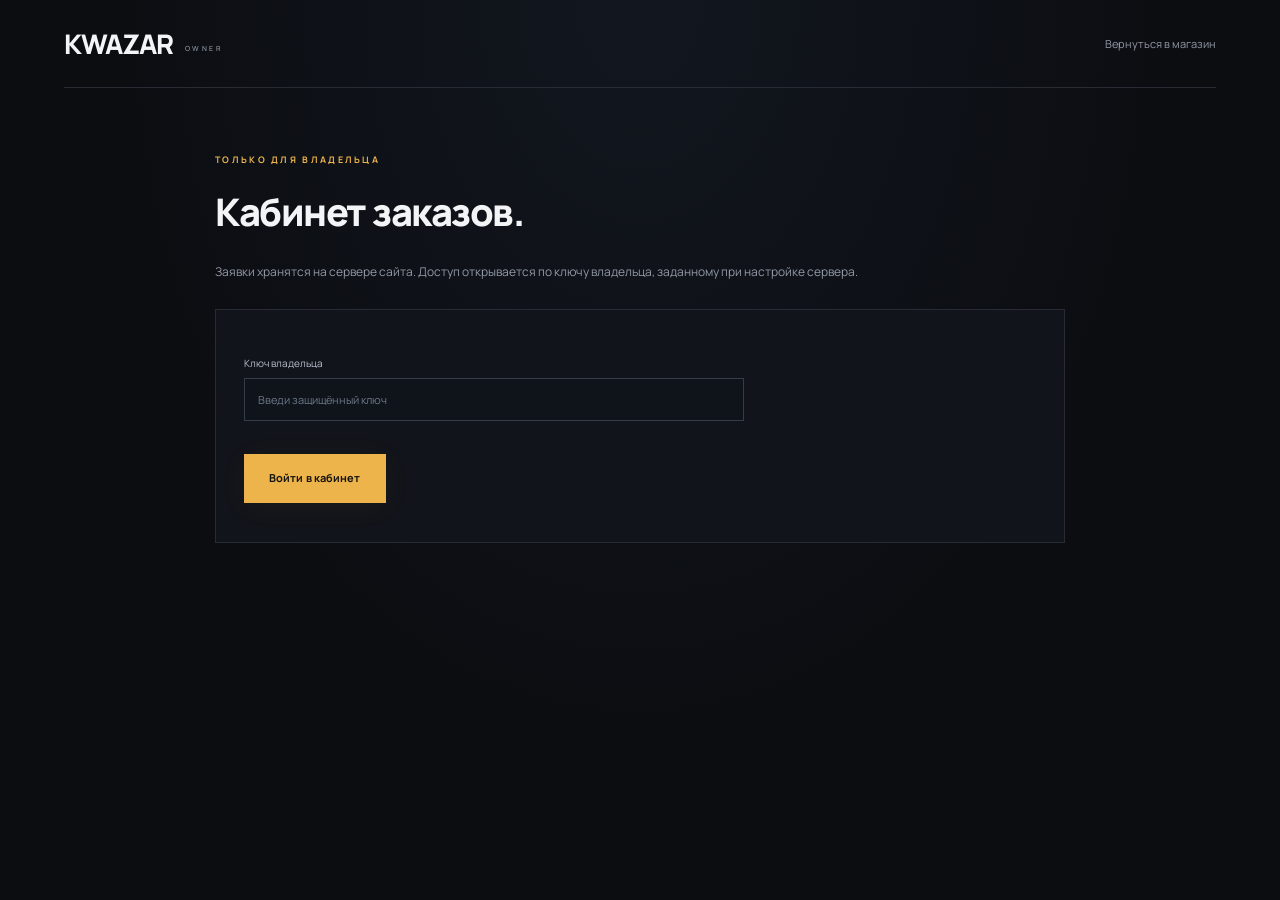
==== admin.html @ ffb16d1c "Prepare KWAZAR storefront and VPS deployment" ====
<!doctype html><html lang="ru"><head><meta charset="utf-8"><meta name="viewport" content="width=device-width,initial-scale=1"><meta name="robots" content="noindex,nofollow"><meta name="referrer" content="no-referrer"><title>KWAZAR — кабинет владельца</title><link rel="icon" href="assets/favicon.svg"><link rel="stylesheet" href="styles.css"><script defer src="account.js"></script></head><body class="account-page" data-page="admin"><header class="account-header wrap"><a class="brand" href="/">KWAZAR<small>OWNER</small></a><a href="/">Вернуться в магазин</a></header><main class="account-main"><p class="eyebrow">ТОЛЬКО ДЛЯ ВЛАДЕЛЬЦА</p><h1>Кабинет заказов.</h1><p class="notice">Заявки хранятся на сервере сайта. Доступ открывается по ключу владельца, заданному при настройке сервера.</p><form id="admin-login" class="panel"><label class="full-label">Ключ владельца<input id="admin-token" name="token" type="password" minlength="24" required autocomplete="off" placeholder="Введи защищённый ключ"></label><button class="button gold" type="submit">Войти в кабинет</button><p class="form-error" id="admin-error" role="alert"></p></form><section id="admin-dashboard" hidden><div class="panel admin-toolbar"><h2>Последние заявки</h2><div><button class="button outline small" id="admin-refresh">Обновить</button><button class="button outline small" id="admin-logout">Выйти</button></div></div><p class="form-status" id="admin-status" role="status"></p><div class="panel" id="admin-orders"></div><div class="panel" id="admin-order-detail" hidden></div></section></main></body></html>
---- styles.css ----
@font-face{font-family:Manrope;src:url('assets/manrope.ttf') format('truetype');font-weight:200 800;font-display:swap}
:root{color-scheme:dark;--bg:#0b0d11;--panel:#11141a;--panel2:#171b23;--text:#f3f4f6;--muted:#9299a5;--line:#262b34;--gold:#edb44b;--gold-light:#ffcd6a;--wb:#b525cc;--font:Manrope,Arial,sans-serif}*{box-sizing:border-box}html{scroll-behavior:smooth;scroll-padding-top:105px}body{margin:0;background:var(--bg);color:var(--text);font-family:var(--font);font-size:14px;line-height:1.6}body:has(dialog[open]){overflow:hidden}button,input,select,textarea{font:inherit}button,a,input,select,summary{touch-action:manipulation}button{cursor:pointer}button,a{-webkit-tap-highlight-color:transparent}a{color:inherit;text-decoration:none}button{color:inherit}button:disabled{cursor:wait;opacity:.5}a:focus-visible,button:focus-visible,input:focus-visible,select:focus-visible,textarea:focus-visible,summary:focus-visible{outline:2px solid var(--gold);outline-offset:5px}button{border-radius:0}img{max-width:100%;display:block}svg{width:22px;height:22px;fill:none;stroke:currentColor;stroke-width:1.6;stroke-linecap:round;stroke-linejoin:round;flex-shrink:0}[hidden]{display:none!important}.svg-library{position:absolute;width:0;height:0;overflow:hidden}.sr-only,.skip:not(:focus){position:absolute;width:1px;height:1px;padding:0;overflow:hidden;clip:rect(0,0,0,0);white-space:nowrap}.skip:focus{position:fixed;top:10px;left:10px;z-index:100;background:var(--gold);color:#111;padding:12px}.wrap{width:min(1280px,90%);margin-inline:auto}.topline{background:#101318;border-bottom:1px solid var(--line);font-size:10px;color:#a6aeba;letter-spacing:.5px}.topline>.wrap{display:flex;align-items:center;justify-content:space-between;padding-block:9px}.topline a{color:#c2c6ce}.topline a span{color:var(--gold);margin-left:9px}.status-dot{display:inline-block;background:var(--gold);width:5px;height:5px;border-radius:50%;box-shadow:0 0 12px #edb44b50;margin-right:9px;vertical-align:middle}.header{position:sticky;top:0;z-index:30;background:#0b0d11ef;backdrop-filter:blur(18px);border-bottom:1px solid var(--line)}.header-inner{height:89px;display:flex;align-items:center;justify-content:space-between;gap:25px}.brand{display:inline-flex;align-items:center;gap:12px;font-size:27px;font-weight:800;line-height:1;letter-spacing:-1px;flex-shrink:0}.brand>span:last-child{display:block}.brand small{display:block;font-size:7px;letter-spacing:2.4px;color:var(--muted);font-weight:500;margin-top:9px}.brand-mark{display:inline-flex;gap:4px;align-items:center;transform:skew(-22deg);width:31px;height:36px;flex-shrink:0}.brand-mark i{background:var(--gold);display:block;width:6px;height:31px}.brand-mark i:nth-child(2){height:22px}.brand-mark i:nth-child(3){height:12px}.header nav{display:flex;gap:30px;font-size:11px;color:#bec3cb}.header nav a{position:relative;padding-block:12px}.header nav a:after{content:'';height:2px;position:absolute;bottom:3px;left:0;right:100%;background:var(--gold);transition:right .25s}.header nav a:hover:after{right:0}.header-actions{display:flex;gap:9px;align-items:center}.icon-button{background:transparent;border:1px solid transparent;display:inline-flex;align-items:center;justify-content:center;width:42px;height:42px;position:relative;transition:color .2s,background .2s,border-color .2s}.icon-button:hover{background:#ffffff07;border-color:#ffffff12;color:var(--gold)}.icon-button>span[data-count]{font-size:8px;background:var(--panel2);border-radius:20px;min-width:15px;height:15px;display:grid;place-items:center;position:absolute;top:1px;right:0;color:var(--muted)}.icon-button>span.has-items{background:var(--gold);color:#15120d}.cart-toggle{border-left:1px solid var(--line);margin-left:4px;padding-left:8px;width:50px}.mobile-menu{display:none}.hero{position:relative;min-height:660px;overflow:hidden;background:#0a0d13}.hero-photo{position:absolute;inset:0;background:linear-gradient(90deg,#0b0d11 1%,#0b0d11f2 16%,#0b0d1182 44%,#0b0d1100 72%),linear-gradient(0deg,#0b0d11 0%,#0b0d1100 30%,#0b0d1130 100%),url('assets/hero-front.jpg') 62% 53%/cover no-repeat;opacity:.95;animation:hero-in 1.2s ease both}.hero-grid{position:absolute;inset:0;pointer-events:none;background-image:linear-gradient(90deg,#fff02e05 1px,transparent 1px);background-size:25% 100%;opacity:.4}.hero-content{position:relative;padding-top:72px;z-index:1}.eyebrow{font-size:9px;letter-spacing:2.3px;font-weight:700;color:var(--gold);margin:0 0 20px;display:flex;align-items:center;gap:10px}.eyebrow>span:empty{display:inline-block;width:28px;height:1px;background:var(--gold)}h1{font-size:clamp(45px,5.4vw,80px);font-weight:800;line-height:1.1;letter-spacing:-3.8px;margin:0 0 24px}h1>span{color:var(--gold)}.hero-description{font-size:13px;line-height:1.9;color:#aab1bd;max-width:410px}.hero-buttons{display:flex;gap:12px;margin-top:34px}.button{display:inline-flex;align-items:center;justify-content:center;gap:22px;min-height:49px;padding:14px 24px;font-size:11px;font-weight:700;letter-spacing:.1px;border:1px solid transparent;transition:background .2s,border-color .2s,transform .2s;line-height:1.5;text-align:center}.button:hover{transform:translateY(-2px)}.button svg{width:17px;height:17px}.button.gold{color:#17140d;background:var(--gold);box-shadow:0 4px 30px #edb44b0c}.button.gold:hover{background:var(--gold-light)}.button.glass,.button.outline{background:#ffffff03;border-color:#ffffff22;color:var(--text)}.button.glass:hover,.button.outline:hover{border-color:var(--gold);background:#edb44b09}.button.glass svg{color:var(--gold)}.button.small{min-height:39px;padding:9px 17px;font-size:10px}.button.full{width:100%}.hero-footer{display:flex;gap:70px;align-items:center;margin-top:64px;font-size:8px;letter-spacing:1.5px;color:#7d8795}.hero-footer a{display:flex;align-items:center;gap:15px;color:#c3c9d3;letter-spacing:.2px;font-size:10px}.hero-footer svg{width:15px;height:15px}.hero-label{position:absolute;right:5%;bottom:32px;display:flex;flex-direction:column;gap:10px;font-size:8px;letter-spacing:1.5px;color:#bdc7d5;text-align:right}.hero-label span:last-child{font-size:7px;color:#687482;letter-spacing:.2px}.benefits{display:grid;grid-template-columns:repeat(4,1fr);border-block:1px solid var(--line);padding-block:27px;gap:20px}.benefits article{display:flex;align-items:center;gap:15px;border-right:1px solid var(--line)}.benefits article:last-child{border:0}.benefits svg{width:25px;height:25px;color:var(--gold)}.benefits h2{font-size:11px;font-weight:600;margin:0 0 4px}.benefits p{font-size:9px;color:var(--muted);margin:0}.section{padding-block:94px;scroll-margin-top:20px}.section-heading{display:flex;justify-content:space-between;align-items:flex-end;gap:25px;margin-bottom:35px}.section-heading .eyebrow{margin-bottom:16px}h2{font-size:clamp(29px,3vw,43px);font-weight:650;letter-spacing:-1.5px;line-height:1.25;margin:0}h2>span{color:#8e97a6}.text-link{display:inline-flex;align-items:center;gap:17px;font-size:10px;font-weight:650;white-space:nowrap;padding-bottom:5px;border-bottom:1px solid #ffffff20}.text-link svg{width:17px;height:17px;color:var(--gold)}.text-link:hover{color:var(--gold)}.catalog-toolbar{display:flex;align-items:center;justify-content:space-between;gap:20px;border-bottom:1px solid var(--line);padding-bottom:20px}.tabs{display:flex;gap:6px;flex-wrap:wrap}.tabs>button{font-size:10px;color:#949daa;border:1px solid transparent;background:transparent;padding:10px 17px;min-height:40px;display:flex;align-items:center;justify-content:center;gap:7px}.tabs>button svg{width:14px;height:14px}.tabs>button[aria-selected=true]{background:#edb44b12;border-color:#edb44b40;color:var(--gold)}.tabs>button:hover{color:var(--gold)}.search{display:flex;align-items:center;gap:10px;background:var(--panel);padding:11px 15px;border:1px solid var(--line);min-width:240px}.search svg{width:15px;height:15px;color:#727e8f}.search input{border:0;background:none;color:#d7dce5;font-size:10px;width:100%;min-width:0}.search input::placeholder{color:#798393}.catalog-notice{font-size:9px;color:#c7ab76;margin:18px 0 23px;line-height:1.8}.catalog-notice>span{color:#828c9a;margin-left:12px}.product-grid{display:grid;grid-template-columns:repeat(3,minmax(0,1fr));gap:22px}.product-card{background:var(--panel);border:1px solid #242a34;position:relative;overflow:hidden;transition:border-color .25s,transform .25s}.product-card:hover{border-color:#6c5b3c;transform:translateY(-4px)}.product-visual{height:228px;position:relative;background:radial-gradient(ellipse at 50% 60%,#39404b35,transparent 65%),linear-gradient(145deg,#1b2029,#101319);overflow:hidden}.product-visual:after{content:'';position:absolute;inset:0;background:linear-gradient(90deg,#ffffff04 1px,transparent 1px),linear-gradient(#ffffff04 1px,transparent 1px);background-size:38px 38px;pointer-events:none;mask-image:linear-gradient(#000,transparent)}.product-visual img{height:100%;width:100%;object-fit:contain;mix-blend-mode:lighten;transition:transform .5s;filter:saturate(.6);transform:scale(.85)}.product-card:nth-child(2n) .product-visual img{transform:scale(.85) rotate(-12deg)}.product-card:nth-child(3n) .product-visual img{transform:scale(.85) rotate(9deg)}.product-card:hover .product-visual img{transform:scale(.92)}.visual-tag{position:absolute;top:15px;left:15px;font-size:7px;letter-spacing:1px;border:1px solid #ffffff15;padding:5px 8px;color:#9ca6b4;z-index:1}.visual-name{font-size:58px;font-weight:800;letter-spacing:-3px;position:absolute;left:20px;bottom:5px;color:#ffffff07;line-height:1}.visual-caption{position:absolute;bottom:10px;right:13px;color:#788392;font-size:7px;letter-spacing:.5px}.product-tools{position:absolute;top:11px;right:10px;display:flex;flex-direction:column;gap:3px;z-index:2}.product-tools .icon-button{width:30px;height:30px;color:#929dac;background:#0b0d1180}.product-tools svg{width:15px;height:15px}.product-tools button.selected{color:var(--gold);border-color:#edb44b40}.product-tools button.selected use[href="#i-heart"]{fill:#edb44b22}.product-info{padding:23px}.product-kicker{font-size:7px;letter-spacing:1.4px;color:var(--gold);margin:0 0 10px}.product-title{background:none;padding:0;border:0;text-align:left;font-size:19px;font-weight:650;letter-spacing:-.5px;line-height:1.5}.product-title:hover{color:var(--gold)}.product-description{font-size:10px;color:#9ba5b3;line-height:1.8;margin:10px 0 18px;min-height:36px}.product-bottom{border-top:1px solid var(--line);padding-top:15px;display:flex;align-items:center;justify-content:space-between;gap:12px}.product-bottom>span{font-size:9px;color:var(--muted);line-height:1.7}.product-bottom strong{display:block;color:#c2c9d3;font-size:10px;font-weight:500}.product-bottom .button{min-height:39px;padding:10px 14px;font-size:9px;gap:10px}.product-bottom svg{width:13px;height:13px}.catalog-help{padding:24px;display:flex;align-items:center;gap:16px;background:linear-gradient(100deg,#edb44b0b,transparent);border:1px solid #edb44b20;margin-top:26px}.catalog-help>svg{color:var(--gold);width:28px;height:28px}.catalog-help p{font-size:12px;margin:0}.catalog-help p span{display:block;font-size:10px;color:var(--muted);margin-top:3px}.catalog-help .text-link{margin-left:auto}.empty-state{padding:70px 25px;text-align:center;border:1px solid var(--line);background:var(--panel)}.empty-state>svg{color:var(--gold);width:32px;height:32px}.empty-state h3{font-size:22px}.empty-state p{color:var(--muted);font-size:12px}.finder-section{padding-block:85px;background:linear-gradient(110deg,#161b24 0%,#11151d 45%,#0e1117);border-block:1px solid var(--line);position:relative;overflow:hidden}.finder-section:before{content:'';position:absolute;inset:0;background:repeating-linear-gradient(125deg,transparent 0 120px,#ffffff02 120px 121px);pointer-events:none}.finder-layout{display:grid;grid-template-columns:1fr 1fr;gap:100px;align-items:center;position:relative}.finder-layout h2{font-size:43px}.finder-layout h2 span{color:var(--gold)}.section-description{color:var(--muted);font-size:12px;line-height:1.9;max-width:390px;margin:23px 0}.finder-hint{display:flex;align-items:center;gap:15px;border-top:1px solid #ffffff14;padding-top:22px;max-width:390px;margin-top:35px}.finder-hint svg{color:var(--gold);width:27px;height:27px}.finder-hint p{font-size:10px;color:#c4cbd6;margin:0;line-height:1.9}.finder-hint span{color:var(--muted)}.finder-card{padding:30px;background:#191e27;border:1px solid #343b47;box-shadow:0 24px 70px #0003}.card-heading{display:flex;align-items:center;gap:12px;border-bottom:1px solid #ffffff10;padding-bottom:21px;margin-bottom:22px}.card-heading svg{color:var(--gold)}.card-heading>span{font-size:15px;font-weight:650}.card-heading>small{margin-left:auto;font-size:9px;color:#6a7585;letter-spacing:1px}.form-grid{display:grid;grid-template-columns:1fr 1fr;gap:17px}label{font-size:10px;color:#b9c1ce;display:block}input:not([type=range]):not([type=checkbox]),select,textarea{background:#0f131a;border:1px solid #353d49;border-radius:0;color:#e5e9ef;padding:12px 13px;width:100%;margin-top:7px;min-height:43px;font-size:11px}input::placeholder,textarea::placeholder{color:#6d7889}input:focus,select:focus,textarea:focus{border-color:var(--gold)}.search input:not([type=range]){border:0;background:none;padding:0;min-height:0;margin:0;font-size:10px}.full-label{margin:17px 0}.form-footnote{font-size:9px;color:#828d9d;text-align:center;line-height:1.8;margin:14px 0 0}.heading-note{color:var(--muted);font-size:10px;line-height:1.8;margin:0}.lab-grid{display:grid;grid-template-columns:1.1fr 1fr;border:1px solid var(--line);background:var(--panel)}.beam-scene{min-height:350px;background:radial-gradient(ellipse at 50% 100%,#25303f,#0c1018 70%);position:relative;overflow:hidden;--beam-color:#fff4d2}.road-line{position:absolute;inset:0;transform:perspective(250px) rotateX(54deg) scale(1.5);background:repeating-linear-gradient(0deg,transparent 0 50px,#d5e0f566 50px 80px) center/3px 100% no-repeat;opacity:.5}.beam{position:absolute;bottom:-30px;width:95px;height:310px;background:linear-gradient(to top,var(--beam-color),transparent 85%);opacity:.32;filter:blur(15px);clip-path:polygon(0 0,100% 0,75% 100%,25% 100%);transform-origin:bottom;transform:rotate(-15deg)}.beam-left{left:30%}.beam-right{right:24%;transform:rotate(15deg)}.lab-caption{position:absolute;top:30px;left:30px;display:flex;flex-direction:column;gap:10px}.lab-caption>span{font-size:8px;letter-spacing:1.5px;color:#738299}.lab-caption strong{font-size:35px;letter-spacing:-1px}.scene-note{position:absolute;bottom:20px;left:25px;font-size:8px;color:#768398}.lab-controls{padding:35px 40px}.mini-label{font-size:8px;letter-spacing:1.7px;color:var(--muted);font-weight:600}.lab-controls h3{font-size:25px;font-weight:600;letter-spacing:-.7px;line-height:1.4;margin:12px 0 30px}input[type=range]{width:100%;accent-color:var(--gold);cursor:pointer;height:5px;display:block;margin-bottom:15px}.range-labels{display:flex;justify-content:space-between;font-size:9px;color:#d4dbe5}.range-labels small{color:#798699;font-size:8px}.lab-controls>p{font-size:10px;color:#a3adbd;line-height:1.8;margin:25px 0 18px;min-height:36px}.info-note{display:flex;align-items:flex-start;gap:10px;border-top:1px solid var(--line);padding-top:18px;color:#738197}.info-note svg{width:16px;height:16px;margin-top:3px}.info-note p{font-size:9px;line-height:1.8;margin:0}.journal-section{background:#0f1218;border-block:1px solid var(--line)}.article-grid{display:grid;grid-template-columns:repeat(3,minmax(0,1fr));gap:25px}.article-card{display:block;background:none;border:0;padding:0;text-align:left}.article-art{height:195px;background:#151c27;border:1px solid #293240;position:relative;overflow:hidden;transition:border-color .25s}.article-card:hover .article-art{border-color:#edb44b70}.socket-art{background:radial-gradient(ellipse at top right,#343a37,#151b25 70%)}.socket-art>span{font-size:85px;font-weight:750;position:absolute;left:28px;bottom:3px;letter-spacing:-4px;color:#bcc7d1}.socket-art>i{font-style:normal;position:absolute;right:20px;top:20px;color:#ffffff25;font-size:38px}.socket-art>b{position:absolute;right:25px;bottom:25px;font-size:15px;color:var(--gold)}.socket-art>svg{position:absolute;left:32px;top:23px;color:var(--gold)}.optics-art{background:radial-gradient(ellipse at center,#203d59,#121923 65%)}.lens{position:absolute;left:50%;top:50%;transform:translate(-50%,-50%);border:4px solid #7fabc54a;border-radius:50%;width:125px;height:125px;background:radial-gradient(circle at 35% 30%,#bcd5e4,#24516e 20%,#0b2135 50%,#203e50 65%,#648697 70%,#101a27 75%);box-shadow:0 0 0 8px #607a8e25,0 0 70px #6bbaef20}.optics-art>span,.install-art>span{position:absolute;bottom:16px;left:20px;font-size:7px;letter-spacing:2px;color:#8eacbe}.install-art{background:repeating-linear-gradient(135deg,#171e29 0 30px,#1b2430 30px 31px)}.install-art>svg{width:100px;height:100px;position:absolute;left:50%;top:45%;transform:translate(-50%,-50%) rotate(-15deg);color:#b8a27a;stroke-width:1}.article-meta{display:flex;justify-content:space-between;font-size:7px;color:var(--gold);letter-spacing:1.5px;margin:20px 0 12px}.article-meta>span{color:#68768a}.article-card h3{font-size:16px;font-weight:600;line-height:1.6;letter-spacing:-.3px;margin:0 0 18px}.article-card .text-link{font-size:9px;color:#a5b0c0;gap:40px}.purchase-grid{display:grid;grid-template-columns:1fr 1fr;gap:24px}.purchase-card{padding:35px;background:var(--panel);border:1px solid var(--line);position:relative}.purchase-icon{display:grid;place-items:center;width:48px;height:48px;background:#edb44b0a;border:1px solid #edb44b30;color:var(--gold);margin-bottom:24px}.purchase-icon svg{width:24px;height:24px}.purchase-card h3{font-size:25px;font-weight:650;letter-spacing:-.8px;margin:12px 0}.purchase-card>p{font-size:11px;line-height:1.9;color:var(--muted);max-width:440px;min-height:63px}.purchase-card ol{list-style:none;counter-reset:step;padding:0;margin:24px 0;display:flex;flex-direction:column;gap:12px}.purchase-card li{font-size:10px;color:#bfc6d1;display:flex;align-items:center;gap:11px;counter-increment:step}.purchase-card li:before{content:'0'counter(step);color:var(--gold);font-size:8px;border:1px solid #edb44b30;width:24px;height:24px;display:grid;place-items:center}.purchase-card small{display:block;color:#6e7a8d;font-size:8px;margin-top:15px}.wb-card{background:radial-gradient(ellipse at top right,#65176925,transparent 70%),var(--panel);border-color:#81328850}.wb-icon{font-size:18px;font-weight:800;color:#e85fff;background:#b525cc0d;border-color:#b525cc40}.wb-card li:before{color:#d76ee7;border-color:#b525cc40}.wb-button{background:linear-gradient(110deg,#a321be,#d233ab);color:white}.wb-button:hover{background:linear-gradient(110deg,#b82ed4,#df49bc)}.faq-section{display:grid;grid-template-columns:1fr 1.4fr;gap:70px;padding-top:0}.faq-list details{border-bottom:1px solid var(--line)}.faq-list summary{font-size:12px;font-weight:600;cursor:pointer;list-style:none;display:flex;justify-content:space-between;gap:20px;padding:23px 0}.faq-list summary::-webkit-details-marker{display:none}.faq-list summary:after{content:'+';font-size:20px;font-weight:400;color:var(--gold);line-height:1}.faq-list details[open] summary:after{content:'−'}.faq-list p{color:var(--muted);font-size:11px;line-height:1.9;margin:0 0 22px}.closing{padding-block:70px;border-block:1px solid #edb44b22;text-align:center;background:radial-gradient(ellipse at bottom,#3f322017,transparent 60%),#101319;position:relative}.closing:before{content:'';position:absolute;inset:0;background:repeating-linear-gradient(110deg,transparent 0 100px,#ffffff02 100px 101px);pointer-events:none}.closing .brand-mark{height:33px;margin-bottom:20px}.closing .eyebrow{justify-content:center;font-size:8px;color:#7f8a9b;margin-bottom:15px}.closing h2{font-size:56px;letter-spacing:-2px;font-weight:650}.closing h2 em{font-style:normal;color:var(--gold)}.closing .button{margin-top:25px}.footer-main{padding-block:55px;display:grid;grid-template-columns:1.5fr 1fr 1fr 1.2fr;gap:40px}.footer-main p{font-size:10px;color:#728096;margin-top:20px}.footer-main h3{font-size:11px;margin:0 0 20px;font-weight:600}.footer-main>div>a:not(.brand),.footer-main button{display:block;font-size:10px;color:#808da2;margin:12px 0;background:none;border:0;padding:0;text-align:left}.footer-main a:hover,.footer-main button:hover{color:var(--gold)}.footer-bottom{border-top:1px solid var(--line);padding-block:23px;display:flex;justify-content:space-between;gap:20px;font-size:8px;color:#667489}.compare-dock{position:fixed;bottom:20px;left:50%;transform:translateX(-50%);z-index:40;display:flex;align-items:center;gap:20px;background:#202630f5;border:1px solid #4b5360;padding:10px 10px 10px 20px;box-shadow:0 10px 60px #0009;font-size:11px;backdrop-filter:blur(16px);white-space:nowrap}.compare-dock .icon-button{width:30px;height:30px}.back-top{position:fixed;right:22px;bottom:22px;background:#171d27;border-color:#354050;z-index:35;color:#aab7c9;width:36px;height:36px}#toast{position:fixed;top:125px;left:50%;transform:translateX(-50%) translateY(-10px);background:#282e38f5;border:1px solid #4a5362;color:#eee;padding:13px 24px;opacity:0;pointer-events:none;z-index:100;font-size:11px;transition:opacity .2s,transform .2s;max-width:90%;text-align:center;box-shadow:0 10px 40px #0006}#toast.show{opacity:1;transform:translateX(-50%)}dialog{background:#12171f;color:var(--text);border:1px solid #384252;padding:30px;box-shadow:0 30px 150px #0009;max-height:90dvh;overflow-y:auto;width:min(700px,94vw)}dialog::backdrop{background:#03060bc9;backdrop-filter:blur(9px)}.modal.wide{width:min(1050px,94vw)}.dialog-top{display:flex;justify-content:space-between;align-items:flex-start;gap:15px;margin-bottom:22px}.dialog-top h2{font-size:27px;letter-spacing:-1px}.dialog-top .eyebrow{margin:0 0 10px;font-size:8px}.dialog-top .icon-button{flex-shrink:0;width:32px;height:32px}.dialog-note{font-size:10px;color:#8c9aad;line-height:1.8}.drawer{position:fixed;top:0;right:0;left:auto;margin:0;width:min(580px,100vw);max-width:100vw;height:100dvh;max-height:100dvh;border-block:0;border-right:0;padding:30px}.cart-line{padding:19px 0;border-bottom:1px solid var(--line);display:flex;align-items:center;gap:15px}.cart-line img{width:65px;height:65px;object-fit:contain;background:#1a202b}.cart-line h3{font-size:13px;font-weight:600;margin:0 0 5px}.cart-line p{font-size:9px;color:#92a1b5;margin:0 0 10px}.cart-line .cart-line-copy{flex:1;min-width:0}.quantity{display:flex;align-items:center;gap:12px}.quantity button{width:28px;height:28px;display:grid;place-items:center;background:#ffffff03;border:1px solid #364151;padding:0}.quantity svg{width:13px;height:13px}.quantity span{font-size:10px}.cart-line>.icon-button{width:30px;height:30px}.cart-line>.icon-button svg{width:16px;height:16px}.checkout-total{display:flex;justify-content:space-between;gap:15px;font-size:12px;border-bottom:1px solid var(--line);padding:24px 0 18px}.checkout-total strong{font-weight:600;color:var(--gold)}#checkout-form .form-grid{margin-top:22px}.consent{display:flex;gap:10px;align-items:flex-start;font-size:9px;line-height:1.8;color:#9caabd;margin:20px 0}.consent input{accent-color:var(--gold);margin:3px 0 0}.consent button{font-size:9px;border:0;border-bottom:1px solid #8a734b;background:none;padding:0;color:var(--gold)}.form-error{font-size:11px;color:#ff9d9d;line-height:1.8}.success-state{text-align:center;padding:35px 15px}.success-state>svg{color:var(--gold);width:52px;height:52px;stroke-width:1}.success-state h3{font-size:25px}.success-state p{font-size:12px;line-height:1.9;color:#a3b1c5}.success-state .button{margin:6px}.compare-scroll{overflow-x:auto}.compare-table{width:100%;border-collapse:collapse;table-layout:fixed;min-width:550px}.compare-table th,.compare-table td{border:1px solid #2a3443;padding:16px;text-align:left;vertical-align:top;font-size:11px;line-height:1.9;overflow-wrap:anywhere}.compare-table th{font-weight:600;background:#1a2230;color:var(--gold)}.compare-table td:first-child{color:#91a0b6;width:145px}.compare-table td{color:#bac7d9}.detail-layout{display:grid;grid-template-columns:1fr 1fr;gap:25px;align-items:center}.detail-layout img{width:100%;background:#19212c}.detail-layout h2{font-size:29px}.detail-layout p{font-size:11px;color:#93a3bb}.detail-price{font-size:11px;color:var(--gold);margin:20px 0}.detail-tabs{display:flex;gap:15px;border-bottom:1px solid var(--line);margin-top:25px}.detail-tabs button{background:none;border:0;border-bottom:2px solid transparent;color:#8294ad;padding:12px 2px;font-size:10px}.detail-tabs button.active{border-color:var(--gold);color:var(--gold)}.detail-content{font-size:12px;color:#9faec4;line-height:1.9;padding-block:20px}.article-modal h2{font-size:30px;margin-bottom:23px}.article-modal h3{font-size:16px;font-weight:650;margin-top:25px}.article-modal p,.article-modal li{font-size:12px;line-height:1.95;color:#a7b4c8}.article-modal ul{padding-left:20px}.article-modal .article-intro{font-size:14px;color:#cbd5e3;padding-bottom:20px;border-bottom:1px solid var(--line)}.privacy-email{color:var(--gold)}.form-status{font-size:11px;color:var(--muted)}.reveal{animation:reveal .7s ease both}@keyframes reveal{from{opacity:0;transform:translateY(18px)}to{opacity:1;transform:translateY(0)}}@keyframes hero-in{from{opacity:0;transform:scale(1.03)}to{opacity:.95;transform:scale(1)}}
/* Account and order pages */
.account-page{min-height:100vh;background:radial-gradient(ellipse at top,#202a3a55,transparent 60%),var(--bg)}.account-header{padding:30px 0;border-bottom:1px solid var(--line);display:flex;justify-content:space-between;align-items:center;gap:20px}.account-header a:not(.brand){font-size:11px;color:var(--muted)}.account-main{max-width:900px;margin:65px auto;padding:0 25px}.account-main h1{font-size:38px;letter-spacing:-1.5px;line-height:1.3}.account-main .panel{background:var(--panel);border:1px solid var(--line);padding:28px;margin-top:25px}.account-main .panel h2{font-size:22px;margin-bottom:20px}.account-main .button{margin-top:16px}.account-main .full-label{max-width:500px}.order-badge{display:inline-block;padding:6px 12px;font-size:10px;background:#edb44b12;border:1px solid #edb44b40;color:var(--gold)}.order-row{border-bottom:1px solid var(--line);padding:20px 0;display:flex;justify-content:space-between;gap:20px;flex-wrap:wrap}.order-row h3{font-size:14px;margin:0 0 8px}.order-row p{font-size:11px;color:var(--muted);margin:4px 0;overflow-wrap:anywhere}.order-row button{font-size:10px;border:1px solid var(--line);background:#202938;padding:8px 14px}.admin-detail{margin-top:20px}.admin-detail label{margin:15px 0}.account-main .notice{font-size:12px;color:var(--muted);line-height:1.9}.order-reference{font-family:monospace;font-size:12px;color:var(--gold);overflow-wrap:anywhere}.admin-toolbar{display:flex;justify-content:space-between;gap:10px;align-items:center}.admin-toolbar h2{margin:0!important}.admin-toolbar .button{margin:0}.status-paid{color:#8ed9af}.account-main ul{font-size:12px;color:var(--muted);padding-left:20px;line-height:1.9}
@media(min-width:1600px){.hero-photo{background-position:center,center,center 54%}.hero-content{padding-top:90px}.hero{min-height:720px}}
@media(max-width:1100px){.header nav{gap:19px;font-size:10px}.header-inner{gap:20px}.brand{font-size:24px}.header-actions{gap:2px}.finder-layout{gap:45px}.finder-layout h2{font-size:38px}.hero-content{padding-top:65px}.hero{min-height:620px}.benefits article{gap:11px}.benefits h2{font-size:10px}.benefits p{font-size:8px}.catalog-toolbar{flex-wrap:wrap}.search{min-width:230px;flex:1}.product-info{padding:18px}.product-bottom{align-items:flex-start;flex-direction:column}.product-bottom .button{width:100%}.lab-controls{padding:30px}.footer-main{gap:20px}.header nav a:after{display:none}}
@media(max-width:800px){.header nav{display:none;position:absolute;top:100%;left:0;right:0;background:#111721;border-bottom:1px solid var(--line);padding:25px 5%;flex-direction:column;gap:5px}.header nav.open{display:flex}.header nav a{font-size:14px;padding:13px}.mobile-menu{display:inline-flex}.header-inner{height:75px}.hero{min-height:590px}.hero-photo{background-position:center,center,65% center}.hero-photo:after{content:'';position:absolute;inset:0;background:#0b0d1130}.hero-label{display:none}.hero-description{max-width:300px;font-size:12px}.hero-footer{gap:30px}.benefits{grid-template-columns:1fr 1fr;gap:22px;padding-block:25px}.benefits article:nth-child(2){border-right:0}.benefits h2{font-size:11px}.benefits p{font-size:9px}.product-grid{grid-template-columns:repeat(2,minmax(0,1fr))}.finder-layout{grid-template-columns:1fr;gap:30px}.finder-layout>div:first-child{display:grid;grid-template-columns:1fr 1fr;gap:0 30px}.finder-layout>div:first-child .eyebrow{grid-column:1/-1}.finder-layout>div:first-child h2{grid-row:2/4;font-size:34px}.finder-layout>div:first-child .section-description{margin:0}.finder-hint{margin-top:20px;padding-top:18px}.finder-card{padding:25px}.lab-grid{grid-template-columns:1fr 1fr}.lab-controls{padding:25px}.lab-controls h3{font-size:21px}.article-grid{gap:17px}.article-art{height:150px}.socket-art>span{font-size:65px;left:20px}.socket-art>i{font-size:25px}.socket-art>b{font-size:11px;right:14px}.article-card h3{font-size:13px}.article-card .text-link{gap:15px}.article-meta{font-size:6px}.lens{width:95px;height:95px}.purchase-card{padding:25px}.purchase-card h3{font-size:21px}.purchase-card>p{min-height:100px}.faq-section{gap:35px;grid-template-columns:1fr 1.4fr}.footer-main{grid-template-columns:1.4fr 1fr 1fr}.footer-main>div:last-child{grid-column:1/-1;display:flex;align-items:center;gap:30px;border-top:1px solid var(--line);padding-top:20px}.footer-main>div:last-child h3{margin:0}.footer-main>div:last-child>a,.footer-main>div:last-child>button{margin:0}.section{padding-block:70px}.faq-section{padding-top:0}}
@media(max-width:540px){html{scroll-padding-top:85px}.wrap{width:90%}.topline{font-size:8px}.topline a{font-size:7px}.topline a>span{display:none}.topline>.wrap{padding-block:8px}.header-inner{height:69px;gap:10px}.brand{font-size:22px;gap:9px}.brand small{font-size:5px;letter-spacing:1.8px;margin-top:7px}.brand-mark{width:24px;gap:3px}.brand-mark i{width:5px;height:27px}.brand-mark i:nth-child(2){height:19px}.brand-mark i:nth-child(3){height:10px}.header-actions{gap:0}.icon-button{width:33px;height:36px}.icon-button svg{width:18px;height:18px}.icon-button>span[data-count]{font-size:7px;min-width:13px;height:13px;top:0;right:-1px}.cart-toggle{width:38px;padding-left:7px;margin-left:3px}.hero{min-height:660px}.hero-photo{background:linear-gradient(180deg,#0b0d11 0%,#0b0d11c4 16%,#0b0d1120 64%,#0b0d11 100%),linear-gradient(90deg,#0b0d11b5,#0b0d1100 80%),url('assets/hero-front.jpg') 63% 95%/auto 71% no-repeat}.hero-photo:after{display:none}.hero-content{padding-top:43px}.eyebrow{font-size:8px;letter-spacing:1.7px}.hero .eyebrow{margin-bottom:20px}h1{font-size:clamp(36px,9.9vw,53px);letter-spacing:-2px;line-height:1.12;margin-bottom:17px}.hero-description{font-size:10px;line-height:1.9;color:#a4adbc;max-width:250px}.hero-buttons{gap:9px;margin-top:22px}.button{padding:13px 15px;gap:12px;font-size:9px;min-height:43px}.button svg{width:15px;height:15px}.hero-buttons .button.glass{font-size:8px;gap:7px}.hero-buttons .button.glass svg{width:13px;height:13px}.hero-footer{margin-top:214px;justify-content:space-between;font-size:6px;gap:10px}.hero-footer a{font-size:8px}.benefits{gap:20px 15px}.benefits article{gap:9px}.benefits svg{width:20px;height:20px}.benefits h2{font-size:9px}.benefits p{font-size:7px}.section{padding-block:58px}.section-heading{align-items:flex-start;flex-direction:column;gap:20px;margin-bottom:27px}.section-heading h2{font-size:29px;letter-spacing:-1px}.section-heading .eyebrow{margin-bottom:12px}.section-heading .text-link{font-size:9px;gap:12px}.catalog-toolbar{gap:15px;padding-bottom:16px}.tabs{gap:3px;justify-content:space-between;width:100%}.tabs>button{font-size:8px;padding:8px 10px;min-height:36px}.tabs>button svg{width:11px;height:11px}.search{padding:12px 13px;flex-basis:100%}.search input:not([type=range]){font-size:10px}.catalog-notice{font-size:8px;margin-block:15px}.catalog-notice>span{display:block;margin:5px 0 0;line-height:1.9}.product-grid{gap:13px}.product-visual{height:165px}.visual-tag{font-size:5px;padding:4px 5px;top:10px;left:9px}.visual-name{font-size:40px;left:11px}.visual-caption{font-size:5px;right:7px;bottom:6px}.product-tools{right:5px;top:5px;gap:2px}.product-tools .icon-button{width:25px;height:25px}.product-tools svg{width:13px;height:13px}.product-info{padding:13px}.product-kicker{font-size:5px;letter-spacing:.7px;margin-bottom:7px}.product-title{font-size:14px;letter-spacing:-.4px}.product-description{font-size:8px;min-height:58px;margin-block:7px 13px;line-height:1.8}.product-bottom{gap:10px;padding-top:12px}.product-bottom>span{font-size:7px}.product-bottom strong{font-size:8px}.product-bottom .button{font-size:8px;padding:9px 7px;gap:8px;min-height:36px}.product-bottom svg{width:11px;height:11px}.catalog-help{padding:17px;gap:11px;flex-wrap:wrap}.catalog-help>svg{width:23px;height:23px}.catalog-help p{font-size:10px}.catalog-help p span{font-size:8px;max-width:220px}.catalog-help .text-link{margin-left:34px;font-size:9px}.finder-section{padding-block:50px}.finder-layout{gap:25px}.finder-layout>div:first-child{display:block}.finder-layout>div:first-child h2{font-size:33px}.section-description{font-size:11px;line-height:1.9}.finder-layout>div:first-child .section-description{margin-top:20px}.finder-hint{padding-top:16px;margin-top:22px;max-width:none}.finder-hint p{font-size:9px}.finder-hint svg{width:24px;height:24px}.finder-card{padding:22px}.card-heading>span{font-size:13px}.form-grid{gap:15px}.card-heading{padding-bottom:17px;margin-bottom:19px}label{font-size:9px}input:not([type=range]):not([type=checkbox]),select,textarea{font-size:12px;padding:11px;min-height:43px}.form-footnote{font-size:8px}.heading-note{display:none}.lab-grid{grid-template-columns:1fr}.beam-scene{min-height:270px}.lab-caption{left:23px;top:23px}.lab-caption strong{font-size:31px}.lab-controls{padding:25px}.lab-controls h3{font-size:24px}.lab-controls>p{font-size:10px}.article-grid{grid-template-columns:1fr;gap:35px}.article-art{height:200px}.socket-art>span{font-size:105px;left:30px;bottom:-5px}.socket-art>i{font-size:45px;right:30px}.socket-art>b{font-size:20px;right:30px}.socket-art>svg{left:35px;top:30px}.lens{width:130px;height:130px}.article-meta{font-size:8px;margin-top:17px}.article-card h3{font-size:18px;margin-bottom:14px}.article-card .text-link{font-size:10px;gap:35px}.purchase-grid{grid-template-columns:1fr;gap:20px}.purchase-card{padding:27px}.purchase-card h3{font-size:23px}.purchase-card>p{min-height:0;font-size:11px}.purchase-card small{font-size:8px;line-height:1.8}.purchase-card .button{width:100%}.faq-section{grid-template-columns:1fr;gap:15px;padding-top:0}.faq-section .section-description{margin:16px 0 4px}.faq-section h2{font-size:33px}.faq-list summary{font-size:11px;padding-block:22px}.faq-list p{font-size:10px}.closing{padding-block:50px}.closing h2{font-size:42px;letter-spacing:-1.7px}.closing .brand-mark{margin-bottom:16px}.footer-main{padding-block:40px;grid-template-columns:1fr 1fr;gap:30px}.footer-main>div:first-child{grid-column:1/-1}.footer-main .brand{font-size:26px}.footer-main .brand small{font-size:6px}.footer-main p{font-size:9px;margin:14px 0 0}.footer-main h3{font-size:10px;margin-bottom:18px}.footer-main>div>a:not(.brand),.footer-main button{font-size:9px;margin-block:10px}.footer-main>div:last-child{flex-wrap:wrap;gap:15px 20px}.footer-main>div:last-child h3{width:100%}.footer-bottom{font-size:7px;gap:13px;flex-wrap:wrap}.footer-bottom>span:nth-child(2){order:3;width:100%;font-size:7px}.footer-bottom a{margin-left:auto}.compare-dock{gap:10px;font-size:9px;padding:8px 8px 8px 13px;bottom:14px;max-width:96%}.compare-dock .button{font-size:9px;padding:9px 12px;gap:8px;min-height:35px}.compare-dock .icon-button{width:26px;height:26px}.back-top{width:30px;height:30px;bottom:16px;right:12px}.back-top svg{width:15px;height:15px}#toast{top:110px;padding:12px 18px;font-size:10px;width:max-content;max-width:90%}dialog{padding:23px}.dialog-top h2{font-size:24px}.dialog-top .eyebrow{font-size:7px}.drawer{padding:23px}.drawer .form-grid{grid-template-columns:1fr}.cart-line{gap:12px}.cart-line img{width:52px;height:52px}.cart-line h3{font-size:12px}.cart-line p{font-size:8px}.checkout-total{font-size:11px}.consent{font-size:9px}.detail-layout{gap:18px;grid-template-columns:.85fr 1fr}.detail-layout h2{font-size:23px}.detail-layout p{font-size:9px}.detail-layout .button{font-size:8px;padding:12px 8px;width:100%;gap:8px}.detail-price{font-size:9px;margin:12px 0}.detail-tabs{gap:18px;flex-wrap:wrap}.detail-tabs button{font-size:9px;padding:10px 0}.detail-content{font-size:11px}.article-modal h2{font-size:26px}.article-modal p,.article-modal li{font-size:11px}.article-modal .article-intro{font-size:12px}.compare-table{min-width:550px}.compare-table th,.compare-table td{padding:12px;font-size:10px}.account-header{padding-block:22px}.account-header .brand{font-size:23px}.account-header a:not(.brand){font-size:9px}.account-main{margin:40px auto;padding-inline:5%}.account-main h1{font-size:29px}.account-main .panel{padding:20px}.account-main .panel h2{font-size:20px}.account-main .notice{font-size:11px}.admin-toolbar{align-items:flex-start;flex-wrap:wrap}}
@media(prefers-reduced-motion:reduce){html{scroll-behavior:auto}*,*:before,*:after{animation:none!important;transition:none!important}.button:hover,.product-card:hover{transform:none}}
.benefits h2{letter-spacing:0;line-height:1.5}.topline a{display:inline-flex;align-items:center;gap:10px}.topline a>svg{width:11px;height:11px;color:var(--gold);transform:rotate(-45deg)}@media(max-width:540px){.topline a>svg{display:none}}
/* Live product catalog imported from the owner's WB workbook. */
.catalog-options{display:flex;align-items:center;gap:25px;margin-top:18px}.catalog-options label{display:flex;align-items:center;gap:10px;font-size:9px}.catalog-options select{width:auto;max-width:240px;margin:0;font-size:10px;min-height:35px;padding:8px 30px 8px 10px}.catalog-options>span{font-size:9px;color:var(--muted);margin-left:auto}.catalog-options>label:last-child{margin-left:auto}.real-product .product-visual{height:330px;background:#151a22}.real-product .product-visual>img,.real-product:nth-child(2n) .product-visual>img,.real-product:nth-child(3n) .product-visual>img{mix-blend-mode:normal;filter:none;transform:none;object-fit:contain;width:100%;height:100%}.real-product:hover .product-visual>img{transform:none}.real-product .product-visual:after,.real-product .visual-tag,.real-product .visual-name,.real-product .visual-caption{display:none}.real-product .product-title{font-size:18px;min-height:54px}.real-product .product-description{min-height:54px}.product-article{font-size:9px;color:#7f91aa;margin:0 0 15px}.card-wb-link{display:flex;align-items:center;justify-content:space-between;gap:15px;color:#cb83db;font-size:10px;border-top:1px solid var(--line);margin-top:16px;padding-top:13px}.card-wb-link svg{width:15px;height:15px}.card-wb-link:hover{color:#efb7ff}.load-more-wrap{display:flex;justify-content:center;margin-top:28px}.load-more-wrap:has(button[hidden]){display:none}.load-more-wrap .button{min-width:240px}#detail-dialog{width:min(1040px,96vw);max-height:94dvh}.detail-layout{grid-template-columns:1.1fr 1fr;gap:35px}.detail-layout>div{min-width:0}.gallery-main{position:relative;background:#0d1118;height:420px;display:grid;place-items:center}.gallery-main>img{width:100%;height:100%;max-height:420px;object-fit:contain;background:none}.gallery-main .icon-button{position:absolute;top:50%;transform:translateY(-50%);background:#121820d9;border:1px solid #ffffff30;width:32px;height:38px}.gallery-prev{left:8px}.gallery-next{right:8px}.gallery-prev svg{transform:rotate(180deg)}#gallery-count{position:absolute;bottom:10px;left:50%;transform:translateX(-50%);background:#111820d9;padding:4px 10px;font-size:9px;border:1px solid #ffffff20}.gallery-thumbs{display:flex;gap:7px;overflow-x:auto;padding:10px 0;max-width:100%;scrollbar-width:thin}.gallery-thumbs>button{border:1px solid var(--line);padding:2px;width:54px;height:65px;flex-shrink:0;background:#0d1118}.gallery-thumbs>button[aria-pressed=true]{border-color:var(--gold)}.gallery-thumbs img{height:100%;width:100%;object-fit:contain;background:none}.detail-layout .detail-wb{display:flex;margin-top:12px;width:100%}.detail-layout #detail-add{width:100%}.detail-layout h2{font-size:29px}.detail-wb-id{color:var(--gold)!important;font-size:10px!important}.specs-table{width:100%;border-collapse:collapse;table-layout:fixed;font-size:11px}.specs-table th,.specs-table td{padding:13px 15px;border-bottom:1px solid var(--line);text-align:left;vertical-align:top;overflow-wrap:anywhere;line-height:1.8}.specs-table th{color:#8e9fb7;font-weight:500;width:40%}.specs-table td{color:#c4cfde}.source-note{font-size:9px!important;color:#8492a9!important;line-height:1.9;border-top:1px solid var(--line);padding-top:15px;margin-top:18px}.description-text{white-space:pre-line;overflow-wrap:anywhere}.detail-content>.source-note:first-child{margin:0 0 18px;padding-top:0;border:0}@media(max-width:800px){.catalog-toolbar{flex-direction:column;align-items:stretch}.search{width:100%}.catalog-options{flex-wrap:wrap;gap:15px}.catalog-options>span{margin-left:0}.catalog-options>label:last-child{margin-left:auto}.real-product .product-visual{height:300px}}@media(max-width:540px){.tabs{flex-wrap:wrap;justify-content:flex-start;gap:4px}.tabs>button{font-size:8px;padding:8px 12px}.catalog-options{gap:12px;justify-content:space-between}.catalog-options label{font-size:8px;gap:7px}.catalog-options select{font-size:10px;max-width:190px;padding-right:20px}.catalog-options>span{order:3;width:100%;font-size:8px}.catalog-options>label:last-child{margin-left:0}.catalog-options>label:last-child>select{max-width:180px}.real-product .product-visual{height:220px}.real-product .product-title{font-size:13px;min-height:48px;line-height:1.6}.real-product .product-description{min-height:72px;font-size:8px}.product-article{font-size:7px;line-height:1.8;min-height:25px}.card-wb-link{font-size:8px;gap:6px;line-height:1.8;margin-top:12px;padding-top:10px}.card-wb-link svg{width:12px;height:12px;flex-shrink:0}#detail-dialog{width:100vw;max-width:100vw;padding:22px;max-height:95dvh}.detail-layout{grid-template-columns:1fr;gap:20px}.gallery-main{height:340px}.gallery-main>img{max-height:340px}.gallery-thumbs>button{width:44px;height:55px}.detail-layout h2{font-size:26px}.detail-layout p{font-size:11px}.detail-layout .button{font-size:10px}.detail-layout>div>.eyebrow{margin-bottom:12px}.detail-tabs{gap:13px}.detail-tabs button{font-size:9px}.specs-table{font-size:10px}.specs-table th,.specs-table td{padding:10px 8px}.source-note{font-size:9px!important}.load-more-wrap .button{min-width:200px}}
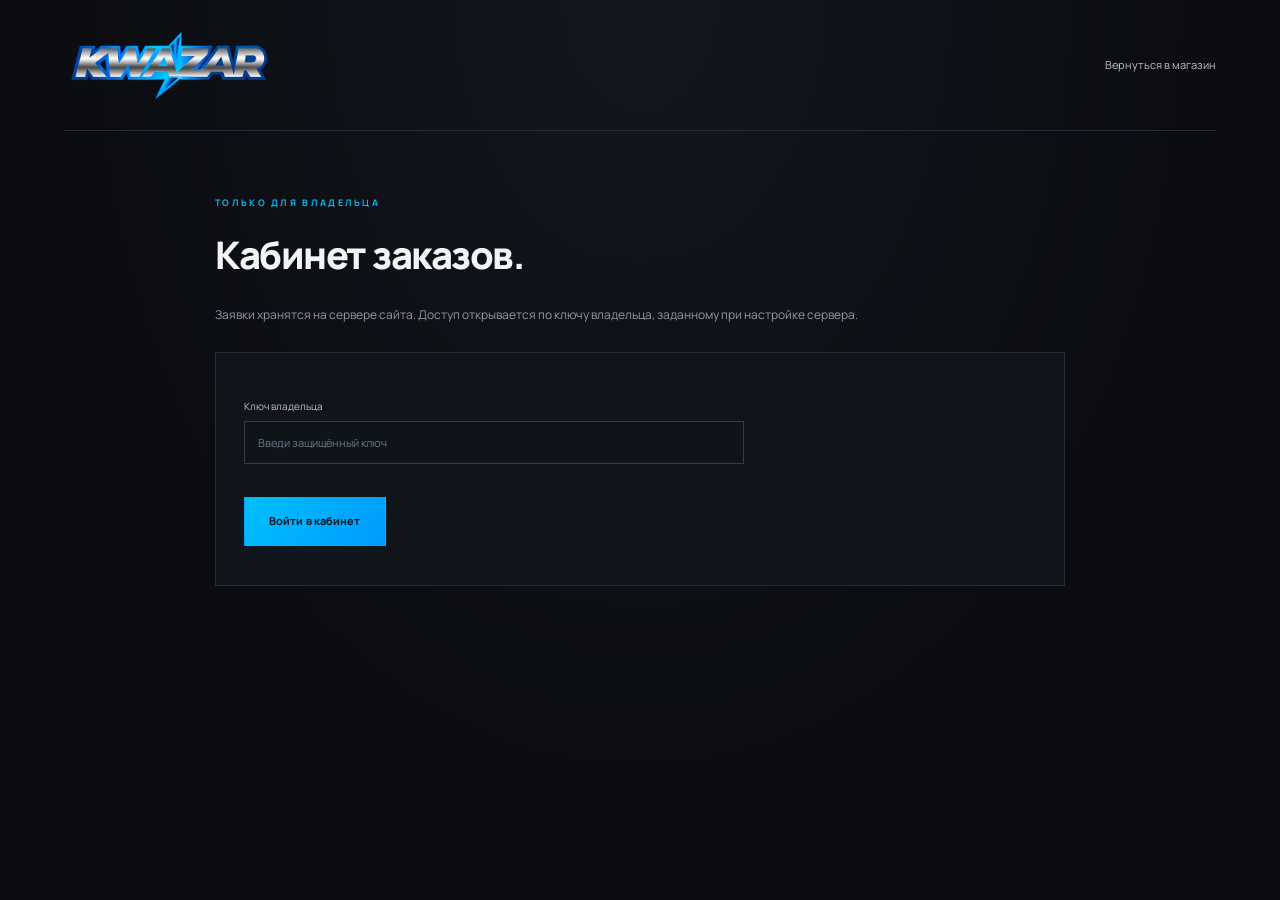
==== commit 75bc71e0: "Apply original KWAZAR logo and blue brand palette" ====
--- a/admin.html
+++ b/admin.html
@@ -1 +1 @@
-<!doctype html><html lang="ru"><head><meta charset="utf-8"><meta name="viewport" content="width=device-width,initial-scale=1"><meta name="robots" content="noindex,nofollow"><meta name="referrer" content="no-referrer"><title>KWAZAR — кабинет владельца</title><link rel="icon" href="assets/favicon.svg"><link rel="stylesheet" href="styles.css"><script defer src="account.js"></script></head><body class="account-page" data-page="admin"><header class="account-header wrap"><a class="brand" href="/">KWAZAR<small>OWNER</small></a><a href="/">Вернуться в магазин</a></header><main class="account-main"><p class="eyebrow">ТОЛЬКО ДЛЯ ВЛАДЕЛЬЦА</p><h1>Кабинет заказов.</h1><p class="notice">Заявки хранятся на сервере сайта. Доступ открывается по ключу владельца, заданному при настройке сервера.</p><form id="admin-login" class="panel"><label class="full-label">Ключ владельца<input id="admin-token" name="token" type="password" minlength="24" required autocomplete="off" placeholder="Введи защищённый ключ"></label><button class="button gold" type="submit">Войти в кабинет</button><p class="form-error" id="admin-error" role="alert"></p></form><section id="admin-dashboard" hidden><div class="panel admin-toolbar"><h2>Последние заявки</h2><div><button class="button outline small" id="admin-refresh">Обновить</button><button class="button outline small" id="admin-logout">Выйти</button></div></div><p class="form-status" id="admin-status" role="status"></p><div class="panel" id="admin-orders"></div><div class="panel" id="admin-order-detail" hidden></div></section></main></body></html>
+<!doctype html><html lang="ru"><head><meta charset="utf-8"><meta name="viewport" content="width=device-width,initial-scale=1"><meta name="robots" content="noindex,nofollow"><meta name="referrer" content="no-referrer"><title>KWAZAR — кабинет владельца</title><link rel="icon" href="assets/kwazar-logo.png"><link rel="stylesheet" href="styles.css"><script defer src="account.js"></script></head><body class="account-page" data-page="admin"><header class="account-header wrap"><a class="brand" href="/" aria-label="KWAZAR — главная"><img class="brand-logo" src="assets/kwazar-logo.png" alt="KWAZAR" width="2172" height="724" fetchpriority="high"></a><a href="/">Вернуться в магазин</a></header><main class="account-main"><p class="eyebrow">ТОЛЬКО ДЛЯ ВЛАДЕЛЬЦА</p><h1>Кабинет заказов.</h1><p class="notice">Заявки хранятся на сервере сайта. Доступ открывается по ключу владельца, заданному при настройке сервера.</p><form id="admin-login" class="panel"><label class="full-label">Ключ владельца<input id="admin-token" name="token" type="password" minlength="24" required autocomplete="off" placeholder="Введи защищённый ключ"></label><button class="button gold" type="submit">Войти в кабинет</button><p class="form-error" id="admin-error" role="alert"></p></form><section id="admin-dashboard" hidden><section class="panel"><h2>Цены товаров</h2><p class="notice">Цена в рублях. Пустое поле — «Уточнить цену». Сохраняй каждый товар отдельно. Цены сохраняются на сервере; согласованные суммы существующих заявок не меняются.</p><p id="prices-status" role="status"></p><div id="admin-prices"></div></section><div class="panel admin-toolbar"><h2>Последние заявки</h2><div><button class="button outline small" id="admin-refresh">Обновить</button><button class="button outline small" id="admin-logout">Выйти</button></div></div><p class="form-status" id="admin-status" role="status"></p><div class="panel" id="admin-orders"></div><div class="panel" id="admin-order-detail" hidden></div></section></main></body></html>
--- a/styles.css
+++ b/styles.css
@@ -1,12 +1,20 @@
 @font-face{font-family:Manrope;src:url('assets/manrope.ttf') format('truetype');font-weight:200 800;font-display:swap}
-:root{color-scheme:dark;--bg:#0b0d11;--panel:#11141a;--panel2:#171b23;--text:#f3f4f6;--muted:#9299a5;--line:#262b34;--gold:#edb44b;--gold-light:#ffcd6a;--wb:#b525cc;--font:Manrope,Arial,sans-serif}*{box-sizing:border-box}html{scroll-behavior:smooth;scroll-padding-top:105px}body{margin:0;background:var(--bg);color:var(--text);font-family:var(--font);font-size:14px;line-height:1.6}body:has(dialog[open]){overflow:hidden}button,input,select,textarea{font:inherit}button,a,input,select,summary{touch-action:manipulation}button{cursor:pointer}button,a{-webkit-tap-highlight-color:transparent}a{color:inherit;text-decoration:none}button{color:inherit}button:disabled{cursor:wait;opacity:.5}a:focus-visible,button:focus-visible,input:focus-visible,select:focus-visible,textarea:focus-visible,summary:focus-visible{outline:2px solid var(--gold);outline-offset:5px}button{border-radius:0}img{max-width:100%;display:block}svg{width:22px;height:22px;fill:none;stroke:currentColor;stroke-width:1.6;stroke-linecap:round;stroke-linejoin:round;flex-shrink:0}[hidden]{display:none!important}.svg-library{position:absolute;width:0;height:0;overflow:hidden}.sr-only,.skip:not(:focus){position:absolute;width:1px;height:1px;padding:0;overflow:hidden;clip:rect(0,0,0,0);white-space:nowrap}.skip:focus{position:fixed;top:10px;left:10px;z-index:100;background:var(--gold);color:#111;padding:12px}.wrap{width:min(1280px,90%);margin-inline:auto}.topline{background:#101318;border-bottom:1px solid var(--line);font-size:10px;color:#a6aeba;letter-spacing:.5px}.topline>.wrap{display:flex;align-items:center;justify-content:space-between;padding-block:9px}.topline a{color:#c2c6ce}.topline a span{color:var(--gold);margin-left:9px}.status-dot{display:inline-block;background:var(--gold);width:5px;height:5px;border-radius:50%;box-shadow:0 0 12px #edb44b50;margin-right:9px;vertical-align:middle}.header{position:sticky;top:0;z-index:30;background:#0b0d11ef;backdrop-filter:blur(18px);border-bottom:1px solid var(--line)}.header-inner{height:89px;display:flex;align-items:center;justify-content:space-between;gap:25px}.brand{display:inline-flex;align-items:center;gap:12px;font-size:27px;font-weight:800;line-height:1;letter-spacing:-1px;flex-shrink:0}.brand>span:last-child{display:block}.brand small{display:block;font-size:7px;letter-spacing:2.4px;color:var(--muted);font-weight:500;margin-top:9px}.brand-mark{display:inline-flex;gap:4px;align-items:center;transform:skew(-22deg);width:31px;height:36px;flex-shrink:0}.brand-mark i{background:var(--gold);display:block;width:6px;height:31px}.brand-mark i:nth-child(2){height:22px}.brand-mark i:nth-child(3){height:12px}.header nav{display:flex;gap:30px;font-size:11px;color:#bec3cb}.header nav a{position:relative;padding-block:12px}.header nav a:after{content:'';height:2px;position:absolute;bottom:3px;left:0;right:100%;background:var(--gold);transition:right .25s}.header nav a:hover:after{right:0}.header-actions{display:flex;gap:9px;align-items:center}.icon-button{background:transparent;border:1px solid transparent;display:inline-flex;align-items:center;justify-content:center;width:42px;height:42px;position:relative;transition:color .2s,background .2s,border-color .2s}.icon-button:hover{background:#ffffff07;border-color:#ffffff12;color:var(--gold)}.icon-button>span[data-count]{font-size:8px;background:var(--panel2);border-radius:20px;min-width:15px;height:15px;display:grid;place-items:center;position:absolute;top:1px;right:0;color:var(--muted)}.icon-button>span.has-items{background:var(--gold);color:#15120d}.cart-toggle{border-left:1px solid var(--line);margin-left:4px;padding-left:8px;width:50px}.mobile-menu{display:none}.hero{position:relative;min-height:660px;overflow:hidden;background:#0a0d13}.hero-photo{position:absolute;inset:0;background:linear-gradient(90deg,#0b0d11 1%,#0b0d11f2 16%,#0b0d1182 44%,#0b0d1100 72%),linear-gradient(0deg,#0b0d11 0%,#0b0d1100 30%,#0b0d1130 100%),url('assets/hero-front.jpg') 62% 53%/cover no-repeat;opacity:.95;animation:hero-in 1.2s ease both}.hero-grid{position:absolute;inset:0;pointer-events:none;background-image:linear-gradient(90deg,#fff02e05 1px,transparent 1px);background-size:25% 100%;opacity:.4}.hero-content{position:relative;padding-top:72px;z-index:1}.eyebrow{font-size:9px;letter-spacing:2.3px;font-weight:700;color:var(--gold);margin:0 0 20px;display:flex;align-items:center;gap:10px}.eyebrow>span:empty{display:inline-block;width:28px;height:1px;background:var(--gold)}h1{font-size:clamp(45px,5.4vw,80px);font-weight:800;line-height:1.1;letter-spacing:-3.8px;margin:0 0 24px}h1>span{color:var(--gold)}.hero-description{font-size:13px;line-height:1.9;color:#aab1bd;max-width:410px}.hero-buttons{display:flex;gap:12px;margin-top:34px}.button{display:inline-flex;align-items:center;justify-content:center;gap:22px;min-height:49px;padding:14px 24px;font-size:11px;font-weight:700;letter-spacing:.1px;border:1px solid transparent;transition:background .2s,border-color .2s,transform .2s;line-height:1.5;text-align:center}.button:hover{transform:translateY(-2px)}.button svg{width:17px;height:17px}.button.gold{color:#17140d;background:var(--gold);box-shadow:0 4px 30px #edb44b0c}.button.gold:hover{background:var(--gold-light)}.button.glass,.button.outline{background:#ffffff03;border-color:#ffffff22;color:var(--text)}.button.glass:hover,.button.outline:hover{border-color:var(--gold);background:#edb44b09}.button.glass svg{color:var(--gold)}.button.small{min-height:39px;padding:9px 17px;font-size:10px}.button.full{width:100%}.hero-footer{display:flex;gap:70px;align-items:center;margin-top:64px;font-size:8px;letter-spacing:1.5px;color:#7d8795}.hero-footer a{display:flex;align-items:center;gap:15px;color:#c3c9d3;letter-spacing:.2px;font-size:10px}.hero-footer svg{width:15px;height:15px}.hero-label{position:absolute;right:5%;bottom:32px;display:flex;flex-direction:column;gap:10px;font-size:8px;letter-spacing:1.5px;color:#bdc7d5;text-align:right}.hero-label span:last-child{font-size:7px;color:#687482;letter-spacing:.2px}.benefits{display:grid;grid-template-columns:repeat(4,1fr);border-block:1px solid var(--line);padding-block:27px;gap:20px}.benefits article{display:flex;align-items:center;gap:15px;border-right:1px solid var(--line)}.benefits article:last-child{border:0}.benefits svg{width:25px;height:25px;color:var(--gold)}.benefits h2{font-size:11px;font-weight:600;margin:0 0 4px}.benefits p{font-size:9px;color:var(--muted);margin:0}.section{padding-block:94px;scroll-margin-top:20px}.section-heading{display:flex;justify-content:space-between;align-items:flex-end;gap:25px;margin-bottom:35px}.section-heading .eyebrow{margin-bottom:16px}h2{font-size:clamp(29px,3vw,43px);font-weight:650;letter-spacing:-1.5px;line-height:1.25;margin:0}h2>span{color:#8e97a6}.text-link{display:inline-flex;align-items:center;gap:17px;font-size:10px;font-weight:650;white-space:nowrap;padding-bottom:5px;border-bottom:1px solid #ffffff20}.text-link svg{width:17px;height:17px;color:var(--gold)}.text-link:hover{color:var(--gold)}.catalog-toolbar{display:flex;align-items:center;justify-content:space-between;gap:20px;border-bottom:1px solid var(--line);padding-bottom:20px}.tabs{display:flex;gap:6px;flex-wrap:wrap}.tabs>button{font-size:10px;color:#949daa;border:1px solid transparent;background:transparent;padding:10px 17px;min-height:40px;display:flex;align-items:center;justify-content:center;gap:7px}.tabs>button svg{width:14px;height:14px}.tabs>button[aria-selected=true]{background:#edb44b12;border-color:#edb44b40;color:var(--gold)}.tabs>button:hover{color:var(--gold)}.search{display:flex;align-items:center;gap:10px;background:var(--panel);padding:11px 15px;border:1px solid var(--line);min-width:240px}.search svg{width:15px;height:15px;color:#727e8f}.search input{border:0;background:none;color:#d7dce5;font-size:10px;width:100%;min-width:0}.search input::placeholder{color:#798393}.catalog-notice{font-size:9px;color:#c7ab76;margin:18px 0 23px;line-height:1.8}.catalog-notice>span{color:#828c9a;margin-left:12px}.product-grid{display:grid;grid-template-columns:repeat(3,minmax(0,1fr));gap:22px}.product-card{background:var(--panel);border:1px solid #242a34;position:relative;overflow:hidden;transition:border-color .25s,transform .25s}.product-card:hover{border-color:#6c5b3c;transform:translateY(-4px)}.product-visual{height:228px;position:relative;background:radial-gradient(ellipse at 50% 60%,#39404b35,transparent 65%),linear-gradient(145deg,#1b2029,#101319);overflow:hidden}.product-visual:after{content:'';position:absolute;inset:0;background:linear-gradient(90deg,#ffffff04 1px,transparent 1px),linear-gradient(#ffffff04 1px,transparent 1px);background-size:38px 38px;pointer-events:none;mask-image:linear-gradient(#000,transparent)}.product-visual img{height:100%;width:100%;object-fit:contain;mix-blend-mode:lighten;transition:transform .5s;filter:saturate(.6);transform:scale(.85)}.product-card:nth-child(2n) .product-visual img{transform:scale(.85) rotate(-12deg)}.product-card:nth-child(3n) .product-visual img{transform:scale(.85) rotate(9deg)}.product-card:hover .product-visual img{transform:scale(.92)}.visual-tag{position:absolute;top:15px;left:15px;font-size:7px;letter-spacing:1px;border:1px solid #ffffff15;padding:5px 8px;color:#9ca6b4;z-index:1}.visual-name{font-size:58px;font-weight:800;letter-spacing:-3px;position:absolute;left:20px;bottom:5px;color:#ffffff07;line-height:1}.visual-caption{position:absolute;bottom:10px;right:13px;color:#788392;font-size:7px;letter-spacing:.5px}.product-tools{position:absolute;top:11px;right:10px;display:flex;flex-direction:column;gap:3px;z-index:2}.product-tools .icon-button{width:30px;height:30px;color:#929dac;background:#0b0d1180}.product-tools svg{width:15px;height:15px}.product-tools button.selected{color:var(--gold);border-color:#edb44b40}.product-tools button.selected use[href="#i-heart"]{fill:#edb44b22}.product-info{padding:23px}.product-kicker{font-size:7px;letter-spacing:1.4px;color:var(--gold);margin:0 0 10px}.product-title{background:none;padding:0;border:0;text-align:left;font-size:19px;font-weight:650;letter-spacing:-.5px;line-height:1.5}.product-title:hover{color:var(--gold)}.product-description{font-size:10px;color:#9ba5b3;line-height:1.8;margin:10px 0 18px;min-height:36px}.product-bottom{border-top:1px solid var(--line);padding-top:15px;display:flex;align-items:center;justify-content:space-between;gap:12px}.product-bottom>span{font-size:9px;color:var(--muted);line-height:1.7}.product-bottom strong{display:block;color:#c2c9d3;font-size:10px;font-weight:500}.product-bottom .button{min-height:39px;padding:10px 14px;font-size:9px;gap:10px}.product-bottom svg{width:13px;height:13px}.catalog-help{padding:24px;display:flex;align-items:center;gap:16px;background:linear-gradient(100deg,#edb44b0b,transparent);border:1px solid #edb44b20;margin-top:26px}.catalog-help>svg{color:var(--gold);width:28px;height:28px}.catalog-help p{font-size:12px;margin:0}.catalog-help p span{display:block;font-size:10px;color:var(--muted);margin-top:3px}.catalog-help .text-link{margin-left:auto}.empty-state{padding:70px 25px;text-align:center;border:1px solid var(--line);background:var(--panel)}.empty-state>svg{color:var(--gold);width:32px;height:32px}.empty-state h3{font-size:22px}.empty-state p{color:var(--muted);font-size:12px}.finder-section{padding-block:85px;background:linear-gradient(110deg,#161b24 0%,#11151d 45%,#0e1117);border-block:1px solid var(--line);position:relative;overflow:hidden}.finder-section:before{content:'';position:absolute;inset:0;background:repeating-linear-gradient(125deg,transparent 0 120px,#ffffff02 120px 121px);pointer-events:none}.finder-layout{display:grid;grid-template-columns:1fr 1fr;gap:100px;align-items:center;position:relative}.finder-layout h2{font-size:43px}.finder-layout h2 span{color:var(--gold)}.section-description{color:var(--muted);font-size:12px;line-height:1.9;max-width:390px;margin:23px 0}.finder-hint{display:flex;align-items:center;gap:15px;border-top:1px solid #ffffff14;padding-top:22px;max-width:390px;margin-top:35px}.finder-hint svg{color:var(--gold);width:27px;height:27px}.finder-hint p{font-size:10px;color:#c4cbd6;margin:0;line-height:1.9}.finder-hint span{color:var(--muted)}.finder-card{padding:30px;background:#191e27;border:1px solid #343b47;box-shadow:0 24px 70px #0003}.card-heading{display:flex;align-items:center;gap:12px;border-bottom:1px solid #ffffff10;padding-bottom:21px;margin-bottom:22px}.card-heading svg{color:var(--gold)}.card-heading>span{font-size:15px;font-weight:650}.card-heading>small{margin-left:auto;font-size:9px;color:#6a7585;letter-spacing:1px}.form-grid{display:grid;grid-template-columns:1fr 1fr;gap:17px}label{font-size:10px;color:#b9c1ce;display:block}input:not([type=range]):not([type=checkbox]),select,textarea{background:#0f131a;border:1px solid #353d49;border-radius:0;color:#e5e9ef;padding:12px 13px;width:100%;margin-top:7px;min-height:43px;font-size:11px}input::placeholder,textarea::placeholder{color:#6d7889}input:focus,select:focus,textarea:focus{border-color:var(--gold)}.search input:not([type=range]){border:0;background:none;padding:0;min-height:0;margin:0;font-size:10px}.full-label{margin:17px 0}.form-footnote{font-size:9px;color:#828d9d;text-align:center;line-height:1.8;margin:14px 0 0}.heading-note{color:var(--muted);font-size:10px;line-height:1.8;margin:0}.lab-grid{display:grid;grid-template-columns:1.1fr 1fr;border:1px solid var(--line);background:var(--panel)}.beam-scene{min-height:350px;background:radial-gradient(ellipse at 50% 100%,#25303f,#0c1018 70%);position:relative;overflow:hidden;--beam-color:#fff4d2}.road-line{position:absolute;inset:0;transform:perspective(250px) rotateX(54deg) scale(1.5);background:repeating-linear-gradient(0deg,transparent 0 50px,#d5e0f566 50px 80px) center/3px 100% no-repeat;opacity:.5}.beam{position:absolute;bottom:-30px;width:95px;height:310px;background:linear-gradient(to top,var(--beam-color),transparent 85%);opacity:.32;filter:blur(15px);clip-path:polygon(0 0,100% 0,75% 100%,25% 100%);transform-origin:bottom;transform:rotate(-15deg)}.beam-left{left:30%}.beam-right{right:24%;transform:rotate(15deg)}.lab-caption{position:absolute;top:30px;left:30px;display:flex;flex-direction:column;gap:10px}.lab-caption>span{font-size:8px;letter-spacing:1.5px;color:#738299}.lab-caption strong{font-size:35px;letter-spacing:-1px}.scene-note{position:absolute;bottom:20px;left:25px;font-size:8px;color:#768398}.lab-controls{padding:35px 40px}.mini-label{font-size:8px;letter-spacing:1.7px;color:var(--muted);font-weight:600}.lab-controls h3{font-size:25px;font-weight:600;letter-spacing:-.7px;line-height:1.4;margin:12px 0 30px}input[type=range]{width:100%;accent-color:var(--gold);cursor:pointer;height:5px;display:block;margin-bottom:15px}.range-labels{display:flex;justify-content:space-between;font-size:9px;color:#d4dbe5}.range-labels small{color:#798699;font-size:8px}.lab-controls>p{font-size:10px;color:#a3adbd;line-height:1.8;margin:25px 0 18px;min-height:36px}.info-note{display:flex;align-items:flex-start;gap:10px;border-top:1px solid var(--line);padding-top:18px;color:#738197}.info-note svg{width:16px;height:16px;margin-top:3px}.info-note p{font-size:9px;line-height:1.8;margin:0}.journal-section{background:#0f1218;border-block:1px solid var(--line)}.article-grid{display:grid;grid-template-columns:repeat(3,minmax(0,1fr));gap:25px}.article-card{display:block;background:none;border:0;padding:0;text-align:left}.article-art{height:195px;background:#151c27;border:1px solid #293240;position:relative;overflow:hidden;transition:border-color .25s}.article-card:hover .article-art{border-color:#edb44b70}.socket-art{background:radial-gradient(ellipse at top right,#343a37,#151b25 70%)}.socket-art>span{font-size:85px;font-weight:750;position:absolute;left:28px;bottom:3px;letter-spacing:-4px;color:#bcc7d1}.socket-art>i{font-style:normal;position:absolute;right:20px;top:20px;color:#ffffff25;font-size:38px}.socket-art>b{position:absolute;right:25px;bottom:25px;font-size:15px;color:var(--gold)}.socket-art>svg{position:absolute;left:32px;top:23px;color:var(--gold)}.optics-art{background:radial-gradient(ellipse at center,#203d59,#121923 65%)}.lens{position:absolute;left:50%;top:50%;transform:translate(-50%,-50%);border:4px solid #7fabc54a;border-radius:50%;width:125px;height:125px;background:radial-gradient(circle at 35% 30%,#bcd5e4,#24516e 20%,#0b2135 50%,#203e50 65%,#648697 70%,#101a27 75%);box-shadow:0 0 0 8px #607a8e25,0 0 70px #6bbaef20}.optics-art>span,.install-art>span{position:absolute;bottom:16px;left:20px;font-size:7px;letter-spacing:2px;color:#8eacbe}.install-art{background:repeating-linear-gradient(135deg,#171e29 0 30px,#1b2430 30px 31px)}.install-art>svg{width:100px;height:100px;position:absolute;left:50%;top:45%;transform:translate(-50%,-50%) rotate(-15deg);color:#b8a27a;stroke-width:1}.article-meta{display:flex;justify-content:space-between;font-size:7px;color:var(--gold);letter-spacing:1.5px;margin:20px 0 12px}.article-meta>span{color:#68768a}.article-card h3{font-size:16px;font-weight:600;line-height:1.6;letter-spacing:-.3px;margin:0 0 18px}.article-card .text-link{font-size:9px;color:#a5b0c0;gap:40px}.purchase-grid{display:grid;grid-template-columns:1fr 1fr;gap:24px}.purchase-card{padding:35px;background:var(--panel);border:1px solid var(--line);position:relative}.purchase-icon{display:grid;place-items:center;width:48px;height:48px;background:#edb44b0a;border:1px solid #edb44b30;color:var(--gold);margin-bottom:24px}.purchase-icon svg{width:24px;height:24px}.purchase-card h3{font-size:25px;font-weight:650;letter-spacing:-.8px;margin:12px 0}.purchase-card>p{font-size:11px;line-height:1.9;color:var(--muted);max-width:440px;min-height:63px}.purchase-card ol{list-style:none;counter-reset:step;padding:0;margin:24px 0;display:flex;flex-direction:column;gap:12px}.purchase-card li{font-size:10px;color:#bfc6d1;display:flex;align-items:center;gap:11px;counter-increment:step}.purchase-card li:before{content:'0'counter(step);color:var(--gold);font-size:8px;border:1px solid #edb44b30;width:24px;height:24px;display:grid;place-items:center}.purchase-card small{display:block;color:#6e7a8d;font-size:8px;margin-top:15px}.wb-card{background:radial-gradient(ellipse at top right,#65176925,transparent 70%),var(--panel);border-color:#81328850}.wb-icon{font-size:18px;font-weight:800;color:#e85fff;background:#b525cc0d;border-color:#b525cc40}.wb-card li:before{color:#d76ee7;border-color:#b525cc40}.wb-button{background:linear-gradient(110deg,#a321be,#d233ab);color:white}.wb-button:hover{background:linear-gradient(110deg,#b82ed4,#df49bc)}.faq-section{display:grid;grid-template-columns:1fr 1.4fr;gap:70px;padding-top:0}.faq-list details{border-bottom:1px solid var(--line)}.faq-list summary{font-size:12px;font-weight:600;cursor:pointer;list-style:none;display:flex;justify-content:space-between;gap:20px;padding:23px 0}.faq-list summary::-webkit-details-marker{display:none}.faq-list summary:after{content:'+';font-size:20px;font-weight:400;color:var(--gold);line-height:1}.faq-list details[open] summary:after{content:'−'}.faq-list p{color:var(--muted);font-size:11px;line-height:1.9;margin:0 0 22px}.closing{padding-block:70px;border-block:1px solid #edb44b22;text-align:center;background:radial-gradient(ellipse at bottom,#3f322017,transparent 60%),#101319;position:relative}.closing:before{content:'';position:absolute;inset:0;background:repeating-linear-gradient(110deg,transparent 0 100px,#ffffff02 100px 101px);pointer-events:none}.closing .brand-mark{height:33px;margin-bottom:20px}.closing .eyebrow{justify-content:center;font-size:8px;color:#7f8a9b;margin-bottom:15px}.closing h2{font-size:56px;letter-spacing:-2px;font-weight:650}.closing h2 em{font-style:normal;color:var(--gold)}.closing .button{margin-top:25px}.footer-main{padding-block:55px;display:grid;grid-template-columns:1.5fr 1fr 1fr 1.2fr;gap:40px}.footer-main p{font-size:10px;color:#728096;margin-top:20px}.footer-main h3{font-size:11px;margin:0 0 20px;font-weight:600}.footer-main>div>a:not(.brand),.footer-main button{display:block;font-size:10px;color:#808da2;margin:12px 0;background:none;border:0;padding:0;text-align:left}.footer-main a:hover,.footer-main button:hover{color:var(--gold)}.footer-bottom{border-top:1px solid var(--line);padding-block:23px;display:flex;justify-content:space-between;gap:20px;font-size:8px;color:#667489}.compare-dock{position:fixed;bottom:20px;left:50%;transform:translateX(-50%);z-index:40;display:flex;align-items:center;gap:20px;background:#202630f5;border:1px solid #4b5360;padding:10px 10px 10px 20px;box-shadow:0 10px 60px #0009;font-size:11px;backdrop-filter:blur(16px);white-space:nowrap}.compare-dock .icon-button{width:30px;height:30px}.back-top{position:fixed;right:22px;bottom:22px;background:#171d27;border-color:#354050;z-index:35;color:#aab7c9;width:36px;height:36px}#toast{position:fixed;top:125px;left:50%;transform:translateX(-50%) translateY(-10px);background:#282e38f5;border:1px solid #4a5362;color:#eee;padding:13px 24px;opacity:0;pointer-events:none;z-index:100;font-size:11px;transition:opacity .2s,transform .2s;max-width:90%;text-align:center;box-shadow:0 10px 40px #0006}#toast.show{opacity:1;transform:translateX(-50%)}dialog{background:#12171f;color:var(--text);border:1px solid #384252;padding:30px;box-shadow:0 30px 150px #0009;max-height:90dvh;overflow-y:auto;width:min(700px,94vw)}dialog::backdrop{background:#03060bc9;backdrop-filter:blur(9px)}.modal.wide{width:min(1050px,94vw)}.dialog-top{display:flex;justify-content:space-between;align-items:flex-start;gap:15px;margin-bottom:22px}.dialog-top h2{font-size:27px;letter-spacing:-1px}.dialog-top .eyebrow{margin:0 0 10px;font-size:8px}.dialog-top .icon-button{flex-shrink:0;width:32px;height:32px}.dialog-note{font-size:10px;color:#8c9aad;line-height:1.8}.drawer{position:fixed;top:0;right:0;left:auto;margin:0;width:min(580px,100vw);max-width:100vw;height:100dvh;max-height:100dvh;border-block:0;border-right:0;padding:30px}.cart-line{padding:19px 0;border-bottom:1px solid var(--line);display:flex;align-items:center;gap:15px}.cart-line img{width:65px;height:65px;object-fit:contain;background:#1a202b}.cart-line h3{font-size:13px;font-weight:600;margin:0 0 5px}.cart-line p{font-size:9px;color:#92a1b5;margin:0 0 10px}.cart-line .cart-line-copy{flex:1;min-width:0}.quantity{display:flex;align-items:center;gap:12px}.quantity button{width:28px;height:28px;display:grid;place-items:center;background:#ffffff03;border:1px solid #364151;padding:0}.quantity svg{width:13px;height:13px}.quantity span{font-size:10px}.cart-line>.icon-button{width:30px;height:30px}.cart-line>.icon-button svg{width:16px;height:16px}.checkout-total{display:flex;justify-content:space-between;gap:15px;font-size:12px;border-bottom:1px solid var(--line);padding:24px 0 18px}.checkout-total strong{font-weight:600;color:var(--gold)}#checkout-form .form-grid{margin-top:22px}.consent{display:flex;gap:10px;align-items:flex-start;font-size:9px;line-height:1.8;color:#9caabd;margin:20px 0}.consent input{accent-color:var(--gold);margin:3px 0 0}.consent button{font-size:9px;border:0;border-bottom:1px solid #8a734b;background:none;padding:0;color:var(--gold)}.form-error{font-size:11px;color:#ff9d9d;line-height:1.8}.success-state{text-align:center;padding:35px 15px}.success-state>svg{color:var(--gold);width:52px;height:52px;stroke-width:1}.success-state h3{font-size:25px}.success-state p{font-size:12px;line-height:1.9;color:#a3b1c5}.success-state .button{margin:6px}.compare-scroll{overflow-x:auto}.compare-table{width:100%;border-collapse:collapse;table-layout:fixed;min-width:550px}.compare-table th,.compare-table td{border:1px solid #2a3443;padding:16px;text-align:left;vertical-align:top;font-size:11px;line-height:1.9;overflow-wrap:anywhere}.compare-table th{font-weight:600;background:#1a2230;color:var(--gold)}.compare-table td:first-child{color:#91a0b6;width:145px}.compare-table td{color:#bac7d9}.detail-layout{display:grid;grid-template-columns:1fr 1fr;gap:25px;align-items:center}.detail-layout img{width:100%;background:#19212c}.detail-layout h2{font-size:29px}.detail-layout p{font-size:11px;color:#93a3bb}.detail-price{font-size:11px;color:var(--gold);margin:20px 0}.detail-tabs{display:flex;gap:15px;border-bottom:1px solid var(--line);margin-top:25px}.detail-tabs button{background:none;border:0;border-bottom:2px solid transparent;color:#8294ad;padding:12px 2px;font-size:10px}.detail-tabs button.active{border-color:var(--gold);color:var(--gold)}.detail-content{font-size:12px;color:#9faec4;line-height:1.9;padding-block:20px}.article-modal h2{font-size:30px;margin-bottom:23px}.article-modal h3{font-size:16px;font-weight:650;margin-top:25px}.article-modal p,.article-modal li{font-size:12px;line-height:1.95;color:#a7b4c8}.article-modal ul{padding-left:20px}.article-modal .article-intro{font-size:14px;color:#cbd5e3;padding-bottom:20px;border-bottom:1px solid var(--line)}.privacy-email{color:var(--gold)}.form-status{font-size:11px;color:var(--muted)}.reveal{animation:reveal .7s ease both}@keyframes reveal{from{opacity:0;transform:translateY(18px)}to{opacity:1;transform:translateY(0)}}@keyframes hero-in{from{opacity:0;transform:scale(1.03)}to{opacity:.95;transform:scale(1)}}
+:root{color-scheme:dark;--bg:#0b0d11;--panel:#11141a;--panel2:#171b23;--text:#f3f4f6;--muted:#9299a5;--line:#262b34;--accent:#00BFFD;--accent-light:#00BFFD;--brand-blue:#009BFD;--brand-outline:#003F8C;--brand-silver:#C0BFBF;--wb:#b525cc;--font:Manrope,Arial,sans-serif}*{box-sizing:border-box}html{scroll-behavior:smooth;scroll-padding-top:105px}body{margin:0;background:var(--bg);color:var(--text);font-family:var(--font);font-size:14px;line-height:1.6}body:has(dialog[open]){overflow:hidden}button,input,select,textarea{font:inherit}button,a,input,select,summary{touch-action:manipulation}button{cursor:pointer}button,a{-webkit-tap-highlight-color:transparent}a{color:inherit;text-decoration:none}button{color:inherit}button:disabled{cursor:wait;opacity:.5}a:focus-visible,button:focus-visible,input:focus-visible,select:focus-visible,textarea:focus-visible,summary:focus-visible{outline:2px solid var(--accent);outline-offset:5px}button{border-radius:0}img{max-width:100%;display:block}svg{width:22px;height:22px;fill:none;stroke:currentColor;stroke-width:1.6;stroke-linecap:round;stroke-linejoin:round;flex-shrink:0}[hidden]{display:none!important}.svg-library{position:absolute;width:0;height:0;overflow:hidden}.sr-only,.skip:not(:focus){position:absolute;width:1px;height:1px;padding:0;overflow:hidden;clip:rect(0,0,0,0);white-space:nowrap}.skip:focus{position:fixed;top:10px;left:10px;z-index:100;background:var(--accent);color:#111;padding:12px}.wrap{width:min(1280px,90%);margin-inline:auto}.topline{background:#101318;border-bottom:1px solid var(--line);font-size:10px;color:#a6aeba;letter-spacing:.5px}.topline>.wrap{display:flex;align-items:center;justify-content:space-between;padding-block:9px}.topline a{color:#c2c6ce}.topline a span{color:var(--accent);margin-left:9px}.status-dot{display:inline-block;background:var(--accent);width:5px;height:5px;border-radius:50%;box-shadow:0 0 12px #00bffd50;margin-right:9px;vertical-align:middle}.header{position:sticky;top:0;z-index:30;background:#0b0d11ef;backdrop-filter:blur(18px);border-bottom:1px solid var(--line)}.header-inner{height:89px;display:flex;align-items:center;justify-content:space-between;gap:25px}.brand{display:inline-flex;align-items:center;gap:12px;font-size:27px;font-weight:800;line-height:1;letter-spacing:-1px;flex-shrink:0}.brand>span:last-child{display:block}.brand small{display:block;font-size:7px;letter-spacing:2.4px;color:var(--muted);font-weight:500;margin-top:9px}.brand-mark{display:inline-flex;gap:4px;align-items:center;transform:skew(-22deg);width:31px;height:36px;flex-shrink:0}.brand-mark i{background:var(--accent);display:block;width:6px;height:31px}.brand-mark i:nth-child(2){height:22px}.brand-mark i:nth-child(3){height:12px}.header nav{display:flex;gap:30px;font-size:11px;color:#bec3cb}.header nav a{position:relative;padding-block:12px}.header nav a:after{content:'';height:2px;position:absolute;bottom:3px;left:0;right:100%;background:var(--accent);transition:right .25s}.header nav a:hover:after{right:0}.header-actions{display:flex;gap:9px;align-items:center}.icon-button{background:transparent;border:1px solid transparent;display:inline-flex;align-items:center;justify-content:center;width:42px;height:42px;position:relative;transition:color .2s,background .2s,border-color .2s}.icon-button:hover{background:#ffffff07;border-color:#ffffff12;color:var(--accent)}.icon-button>span[data-count]{font-size:8px;background:var(--panel2);border-radius:20px;min-width:15px;height:15px;display:grid;place-items:center;position:absolute;top:1px;right:0;color:var(--muted)}.icon-button>span.has-items{background:var(--accent);color:#15120d}.cart-toggle{border-left:1px solid var(--line);margin-left:4px;padding-left:8px;width:50px}.mobile-menu{display:none}.hero{position:relative;min-height:660px;overflow:hidden;background:#0a0d13}.hero-photo{position:absolute;inset:0;background:linear-gradient(90deg,#0b0d11 1%,#0b0d11f2 16%,#0b0d1182 44%,#0b0d1100 72%),linear-gradient(0deg,#0b0d11 0%,#0b0d1100 30%,#0b0d1130 100%),url('assets/hero-front.jpg') 62% 53%/cover no-repeat;opacity:.95;animation:hero-in 1.2s ease both}.hero-grid{position:absolute;inset:0;pointer-events:none;background-image:linear-gradient(90deg,#fff02e05 1px,transparent 1px);background-size:25% 100%;opacity:.4}.hero-content{position:relative;padding-top:72px;z-index:1}.eyebrow{font-size:9px;letter-spacing:2.3px;font-weight:700;color:var(--accent);margin:0 0 20px;display:flex;align-items:center;gap:10px}.eyebrow>span:empty{display:inline-block;width:28px;height:1px;background:var(--accent)}h1{font-size:clamp(45px,5.4vw,80px);font-weight:800;line-height:1.1;letter-spacing:-3.8px;margin:0 0 24px}h1>span{color:var(--accent)}.hero-description{font-size:13px;line-height:1.9;color:#aab1bd;max-width:410px}.hero-buttons{display:flex;gap:12px;margin-top:34px}.button{display:inline-flex;align-items:center;justify-content:center;gap:22px;min-height:49px;padding:14px 24px;font-size:11px;font-weight:700;letter-spacing:.1px;border:1px solid transparent;transition:background .2s,border-color .2s,transform .2s;line-height:1.5;text-align:center}.button:hover{transform:translateY(-2px)}.button svg{width:17px;height:17px}.button.gold{color:#07111b;background:linear-gradient(120deg,var(--accent),var(--brand-blue));box-shadow:0 4px 30px #00bffd0c}.button.gold:hover{background:var(--accent-light)}.button.glass,.button.outline{background:#ffffff03;border-color:#ffffff22;color:var(--text)}.button.glass:hover,.button.outline:hover{border-color:var(--accent);background:#00bffd09}.button.glass svg{color:var(--accent)}.button.small{min-height:39px;padding:9px 17px;font-size:10px}.button.full{width:100%}.hero-footer{display:flex;gap:70px;align-items:center;margin-top:64px;font-size:8px;letter-spacing:1.5px;color:#7d8795}.hero-footer a{display:flex;align-items:center;gap:15px;color:#c3c9d3;letter-spacing:.2px;font-size:10px}.hero-footer svg{width:15px;height:15px}.hero-label{position:absolute;right:5%;bottom:32px;display:flex;flex-direction:column;gap:10px;font-size:8px;letter-spacing:1.5px;color:#bdc7d5;text-align:right}.hero-label span:last-child{font-size:7px;color:#687482;letter-spacing:.2px}.benefits{display:grid;grid-template-columns:repeat(4,1fr);border-block:1px solid var(--line);padding-block:27px;gap:20px}.benefits article{display:flex;align-items:center;gap:15px;border-right:1px solid var(--line)}.benefits article:last-child{border:0}.benefits svg{width:25px;height:25px;color:var(--accent)}.benefits h2{font-size:11px;font-weight:600;margin:0 0 4px}.benefits p{font-size:9px;color:var(--muted);margin:0}.section{padding-block:94px;scroll-margin-top:20px}.section-heading{display:flex;justify-content:space-between;align-items:flex-end;gap:25px;margin-bottom:35px}.section-heading .eyebrow{margin-bottom:16px}h2{font-size:clamp(29px,3vw,43px);font-weight:650;letter-spacing:-1.5px;line-height:1.25;margin:0}h2>span{color:#8e97a6}.text-link{display:inline-flex;align-items:center;gap:17px;font-size:10px;font-weight:650;white-space:nowrap;padding-bottom:5px;border-bottom:1px solid #ffffff20}.text-link svg{width:17px;height:17px;color:var(--accent)}.text-link:hover{color:var(--accent)}.catalog-toolbar{display:flex;align-items:center;justify-content:space-between;gap:20px;border-bottom:1px solid var(--line);padding-bottom:20px}.tabs{display:flex;gap:6px;flex-wrap:wrap}.tabs>button{font-size:10px;color:#949daa;border:1px solid transparent;background:transparent;padding:10px 17px;min-height:40px;display:flex;align-items:center;justify-content:center;gap:7px}.tabs>button svg{width:14px;height:14px}.tabs>button[aria-selected=true]{background:#00bffd12;border-color:#00bffd40;color:var(--accent)}.tabs>button:hover{color:var(--accent)}.search{display:flex;align-items:center;gap:10px;background:var(--panel);padding:11px 15px;border:1px solid var(--line);min-width:240px}.search svg{width:15px;height:15px;color:#727e8f}.search input{border:0;background:none;color:#d7dce5;font-size:10px;width:100%;min-width:0}.search input::placeholder{color:#798393}.catalog-notice{font-size:9px;color:#c7ab76;margin:18px 0 23px;line-height:1.8}.catalog-notice>span{color:#828c9a;margin-left:12px}.product-grid{display:grid;grid-template-columns:repeat(3,minmax(0,1fr));gap:22px}.product-card{background:var(--panel);border:1px solid #242a34;position:relative;overflow:hidden;transition:border-color .25s,transform .25s}.product-card:hover{border-color:#6c5b3c;transform:translateY(-4px)}.product-visual{height:228px;position:relative;background:radial-gradient(ellipse at 50% 60%,#39404b35,transparent 65%),linear-gradient(145deg,#1b2029,#101319);overflow:hidden}.product-visual:after{content:'';position:absolute;inset:0;background:linear-gradient(90deg,#ffffff04 1px,transparent 1px),linear-gradient(#ffffff04 1px,transparent 1px);background-size:38px 38px;pointer-events:none;mask-image:linear-gradient(#000,transparent)}.product-visual img{height:100%;width:100%;object-fit:contain;mix-blend-mode:lighten;transition:transform .5s;filter:saturate(.6);transform:scale(.85)}.product-card:nth-child(2n) .product-visual img{transform:scale(.85) rotate(-12deg)}.product-card:nth-child(3n) .product-visual img{transform:scale(.85) rotate(9deg)}.product-card:hover .product-visual img{transform:scale(.92)}.visual-tag{position:absolute;top:15px;left:15px;font-size:7px;letter-spacing:1px;border:1px solid #ffffff15;padding:5px 8px;color:#9ca6b4;z-index:1}.visual-name{font-size:58px;font-weight:800;letter-spacing:-3px;position:absolute;left:20px;bottom:5px;color:#ffffff07;line-height:1}.visual-caption{position:absolute;bottom:10px;right:13px;color:#788392;font-size:7px;letter-spacing:.5px}.product-tools{position:absolute;top:11px;right:10px;display:flex;flex-direction:column;gap:3px;z-index:2}.product-tools .icon-button{width:30px;height:30px;color:#929dac;background:#0b0d1180}.product-tools svg{width:15px;height:15px}.product-tools button.selected{color:var(--accent);border-color:#00bffd40}.product-tools button.selected use[href="#i-heart"]{fill:#00bffd22}.product-info{padding:23px}.product-kicker{font-size:7px;letter-spacing:1.4px;color:var(--accent);margin:0 0 10px}.product-title{background:none;padding:0;border:0;text-align:left;font-size:19px;font-weight:650;letter-spacing:-.5px;line-height:1.5}.product-title:hover{color:var(--accent)}.product-description{font-size:10px;color:#9ba5b3;line-height:1.8;margin:10px 0 18px;min-height:36px}.product-bottom{border-top:1px solid var(--line);padding-top:15px;display:flex;align-items:center;justify-content:space-between;gap:12px}.product-bottom>span{font-size:9px;color:var(--muted);line-height:1.7}.product-bottom strong{display:block;color:#c2c9d3;font-size:10px;font-weight:500}.product-bottom .button{min-height:39px;padding:10px 14px;font-size:9px;gap:10px}.product-bottom svg{width:13px;height:13px}.catalog-help{padding:24px;display:flex;align-items:center;gap:16px;background:linear-gradient(100deg,#00bffd0b,transparent);border:1px solid #00bffd20;margin-top:26px}.catalog-help>svg{color:var(--accent);width:28px;height:28px}.catalog-help p{font-size:12px;margin:0}.catalog-help p span{display:block;font-size:10px;color:var(--muted);margin-top:3px}.catalog-help .text-link{margin-left:auto}.empty-state{padding:70px 25px;text-align:center;border:1px solid var(--line);background:var(--panel)}.empty-state>svg{color:var(--accent);width:32px;height:32px}.empty-state h3{font-size:22px}.empty-state p{color:var(--muted);font-size:12px}.finder-section{padding-block:85px;background:linear-gradient(110deg,#161b24 0%,#11151d 45%,#0e1117);border-block:1px solid var(--line);position:relative;overflow:hidden}.finder-section:before{content:'';position:absolute;inset:0;background:repeating-linear-gradient(125deg,transparent 0 120px,#ffffff02 120px 121px);pointer-events:none}.finder-layout{display:grid;grid-template-columns:1fr 1fr;gap:100px;align-items:center;position:relative}.finder-layout h2{font-size:43px}.finder-layout h2 span{color:var(--accent)}.section-description{color:var(--muted);font-size:12px;line-height:1.9;max-width:390px;margin:23px 0}.finder-hint{display:flex;align-items:center;gap:15px;border-top:1px solid #ffffff14;padding-top:22px;max-width:390px;margin-top:35px}.finder-hint svg{color:var(--accent);width:27px;height:27px}.finder-hint p{font-size:10px;color:#c4cbd6;margin:0;line-height:1.9}.finder-hint span{color:var(--muted)}.finder-card{padding:30px;background:#191e27;border:1px solid #343b47;box-shadow:0 24px 70px #0003}.card-heading{display:flex;align-items:center;gap:12px;border-bottom:1px solid #ffffff10;padding-bottom:21px;margin-bottom:22px}.card-heading svg{color:var(--accent)}.card-heading>span{font-size:15px;font-weight:650}.card-heading>small{margin-left:auto;font-size:9px;color:#6a7585;letter-spacing:1px}.form-grid{display:grid;grid-template-columns:1fr 1fr;gap:17px}label{font-size:10px;color:#b9c1ce;display:block}input:not([type=range]):not([type=checkbox]),select,textarea{background:#0f131a;border:1px solid #353d49;border-radius:0;color:#e5e9ef;padding:12px 13px;width:100%;margin-top:7px;min-height:43px;font-size:11px}input::placeholder,textarea::placeholder{color:#6d7889}input:focus,select:focus,textarea:focus{border-color:var(--accent)}.search input:not([type=range]){border:0;background:none;padding:0;min-height:0;margin:0;font-size:10px}.full-label{margin:17px 0}.form-footnote{font-size:9px;color:#828d9d;text-align:center;line-height:1.8;margin:14px 0 0}.heading-note{color:var(--muted);font-size:10px;line-height:1.8;margin:0}.lab-grid{display:grid;grid-template-columns:1.1fr 1fr;border:1px solid var(--line);background:var(--panel)}.beam-scene{min-height:350px;background:radial-gradient(ellipse at 50% 100%,#25303f,#0c1018 70%);position:relative;overflow:hidden;--beam-color:#fff4d2}.road-line{position:absolute;inset:0;transform:perspective(250px) rotateX(54deg) scale(1.5);background:repeating-linear-gradient(0deg,transparent 0 50px,#d5e0f566 50px 80px) center/3px 100% no-repeat;opacity:.5}.beam{position:absolute;bottom:-30px;width:95px;height:310px;background:linear-gradient(to top,var(--beam-color),transparent 85%);opacity:.32;filter:blur(15px);clip-path:polygon(0 0,100% 0,75% 100%,25% 100%);transform-origin:bottom;transform:rotate(-15deg)}.beam-left{left:30%}.beam-right{right:24%;transform:rotate(15deg)}.lab-caption{position:absolute;top:30px;left:30px;display:flex;flex-direction:column;gap:10px}.lab-caption>span{font-size:8px;letter-spacing:1.5px;color:#738299}.lab-caption strong{font-size:35px;letter-spacing:-1px}.scene-note{position:absolute;bottom:20px;left:25px;font-size:8px;color:#768398}.lab-controls{padding:35px 40px}.mini-label{font-size:8px;letter-spacing:1.7px;color:var(--muted);font-weight:600}.lab-controls h3{font-size:25px;font-weight:600;letter-spacing:-.7px;line-height:1.4;margin:12px 0 30px}input[type=range]{width:100%;accent-color:var(--accent);cursor:pointer;height:5px;display:block;margin-bottom:15px}.range-labels{display:flex;justify-content:space-between;font-size:9px;color:#d4dbe5}.range-labels small{color:#798699;font-size:8px}.lab-controls>p{font-size:10px;color:#a3adbd;line-height:1.8;margin:25px 0 18px;min-height:36px}.info-note{display:flex;align-items:flex-start;gap:10px;border-top:1px solid var(--line);padding-top:18px;color:#738197}.info-note svg{width:16px;height:16px;margin-top:3px}.info-note p{font-size:9px;line-height:1.8;margin:0}.journal-section{background:#0f1218;border-block:1px solid var(--line)}.article-grid{display:grid;grid-template-columns:repeat(3,minmax(0,1fr));gap:25px}.article-card{display:block;background:none;border:0;padding:0;text-align:left}.article-art{height:195px;background:#151c27;border:1px solid #293240;position:relative;overflow:hidden;transition:border-color .25s}.article-card:hover .article-art{border-color:#00bffd70}.socket-art{background:radial-gradient(ellipse at top right,#343a37,#151b25 70%)}.socket-art>span{font-size:85px;font-weight:750;position:absolute;left:28px;bottom:3px;letter-spacing:-4px;color:#bcc7d1}.socket-art>i{font-style:normal;position:absolute;right:20px;top:20px;color:#ffffff25;font-size:38px}.socket-art>b{position:absolute;right:25px;bottom:25px;font-size:15px;color:var(--accent)}.socket-art>svg{position:absolute;left:32px;top:23px;color:var(--accent)}.optics-art{background:radial-gradient(ellipse at center,#203d59,#121923 65%)}.lens{position:absolute;left:50%;top:50%;transform:translate(-50%,-50%);border:4px solid #7fabc54a;border-radius:50%;width:125px;height:125px;background:radial-gradient(circle at 35% 30%,#bcd5e4,#24516e 20%,#0b2135 50%,#203e50 65%,#648697 70%,#101a27 75%);box-shadow:0 0 0 8px #607a8e25,0 0 70px #6bbaef20}.optics-art>span,.install-art>span{position:absolute;bottom:16px;left:20px;font-size:7px;letter-spacing:2px;color:#8eacbe}.install-art{background:repeating-linear-gradient(135deg,#171e29 0 30px,#1b2430 30px 31px)}.install-art>svg{width:100px;height:100px;position:absolute;left:50%;top:45%;transform:translate(-50%,-50%) rotate(-15deg);color:#b8a27a;stroke-width:1}.article-meta{display:flex;justify-content:space-between;font-size:7px;color:var(--accent);letter-spacing:1.5px;margin:20px 0 12px}.article-meta>span{color:#68768a}.article-card h3{font-size:16px;font-weight:600;line-height:1.6;letter-spacing:-.3px;margin:0 0 18px}.article-card .text-link{font-size:9px;color:#a5b0c0;gap:40px}.purchase-grid{display:grid;grid-template-columns:1fr 1fr;gap:24px}.purchase-card{padding:35px;background:var(--panel);border:1px solid var(--line);position:relative}.purchase-icon{display:grid;place-items:center;width:48px;height:48px;background:#00bffd0a;border:1px solid #00bffd30;color:var(--accent);margin-bottom:24px}.purchase-icon svg{width:24px;height:24px}.purchase-card h3{font-size:25px;font-weight:650;letter-spacing:-.8px;margin:12px 0}.purchase-card>p{font-size:11px;line-height:1.9;color:var(--muted);max-width:440px;min-height:63px}.purchase-card ol{list-style:none;counter-reset:step;padding:0;margin:24px 0;display:flex;flex-direction:column;gap:12px}.purchase-card li{font-size:10px;color:#bfc6d1;display:flex;align-items:center;gap:11px;counter-increment:step}.purchase-card li:before{content:'0'counter(step);color:var(--accent);font-size:8px;border:1px solid #00bffd30;width:24px;height:24px;display:grid;place-items:center}.purchase-card small{display:block;color:#6e7a8d;font-size:8px;margin-top:15px}.wb-card{background:radial-gradient(ellipse at top right,#65176925,transparent 70%),var(--panel);border-color:#81328850}.wb-icon{font-size:18px;font-weight:800;color:#e85fff;background:#b525cc0d;border-color:#b525cc40}.wb-card li:before{color:#d76ee7;border-color:#b525cc40}.wb-button{background:linear-gradient(110deg,#a321be,#d233ab);color:white}.wb-button:hover{background:linear-gradient(110deg,#b82ed4,#df49bc)}.faq-section{display:grid;grid-template-columns:1fr 1.4fr;gap:70px;padding-top:0}.faq-list details{border-bottom:1px solid var(--line)}.faq-list summary{font-size:12px;font-weight:600;cursor:pointer;list-style:none;display:flex;justify-content:space-between;gap:20px;padding:23px 0}.faq-list summary::-webkit-details-marker{display:none}.faq-list summary:after{content:'+';font-size:20px;font-weight:400;color:var(--accent);line-height:1}.faq-list details[open] summary:after{content:'−'}.faq-list p{color:var(--muted);font-size:11px;line-height:1.9;margin:0 0 22px}.closing{padding-block:70px;border-block:1px solid #00bffd22;text-align:center;background:radial-gradient(ellipse at bottom,#003f8c17,transparent 60%),#101319;position:relative}.closing:before{content:'';position:absolute;inset:0;background:repeating-linear-gradient(110deg,transparent 0 100px,#ffffff02 100px 101px);pointer-events:none}.closing .brand-mark{height:33px;margin-bottom:20px}.closing .eyebrow{justify-content:center;font-size:8px;color:#7f8a9b;margin-bottom:15px}.closing h2{font-size:56px;letter-spacing:-2px;font-weight:650}.closing h2 em{font-style:normal;color:var(--accent)}.closing .button{margin-top:25px}.footer-main{padding-block:55px;display:grid;grid-template-columns:1.5fr 1fr 1fr 1.2fr;gap:40px}.footer-main p{font-size:10px;color:#728096;margin-top:20px}.footer-main h3{font-size:11px;margin:0 0 20px;font-weight:600}.footer-main>div>a:not(.brand),.footer-main button{display:block;font-size:10px;color:#808da2;margin:12px 0;background:none;border:0;padding:0;text-align:left}.footer-main a:hover,.footer-main button:hover{color:var(--accent)}.footer-bottom{border-top:1px solid var(--line);padding-block:23px;display:flex;justify-content:space-between;gap:20px;font-size:8px;color:#667489}.compare-dock{position:fixed;bottom:20px;left:50%;transform:translateX(-50%);z-index:40;display:flex;align-items:center;gap:20px;background:#202630f5;border:1px solid #4b5360;padding:10px 10px 10px 20px;box-shadow:0 10px 60px #0009;font-size:11px;backdrop-filter:blur(16px);white-space:nowrap}.compare-dock .icon-button{width:30px;height:30px}.back-top{position:fixed;right:22px;bottom:22px;background:#171d27;border-color:#354050;z-index:35;color:#aab7c9;width:36px;height:36px}#toast{position:fixed;top:125px;left:50%;transform:translateX(-50%) translateY(-10px);background:#282e38f5;border:1px solid #4a5362;color:#eee;padding:13px 24px;opacity:0;pointer-events:none;z-index:100;font-size:11px;transition:opacity .2s,transform .2s;max-width:90%;text-align:center;box-shadow:0 10px 40px #0006}#toast.show{opacity:1;transform:translateX(-50%)}dialog{background:#12171f;color:var(--text);border:1px solid #384252;padding:30px;box-shadow:0 30px 150px #0009;max-height:90dvh;overflow-y:auto;width:min(700px,94vw)}dialog::backdrop{background:#03060bc9;backdrop-filter:blur(9px)}.modal.wide{width:min(1050px,94vw)}.dialog-top{display:flex;justify-content:space-between;align-items:flex-start;gap:15px;margin-bottom:22px}.dialog-top h2{font-size:27px;letter-spacing:-1px}.dialog-top .eyebrow{margin:0 0 10px;font-size:8px}.dialog-top .icon-button{flex-shrink:0;width:32px;height:32px}.dialog-note{font-size:10px;color:#8c9aad;line-height:1.8}.drawer{position:fixed;top:0;right:0;left:auto;margin:0;width:min(580px,100vw);max-width:100vw;height:100dvh;max-height:100dvh;border-block:0;border-right:0;padding:30px}.cart-line{padding:19px 0;border-bottom:1px solid var(--line);display:flex;align-items:center;gap:15px}.cart-line img{width:65px;height:65px;object-fit:contain;background:#1a202b}.cart-line h3{font-size:13px;font-weight:600;margin:0 0 5px}.cart-line p{font-size:9px;color:#92a1b5;margin:0 0 10px}.cart-line .cart-line-copy{flex:1;min-width:0}.quantity{display:flex;align-items:center;gap:12px}.quantity button{width:28px;height:28px;display:grid;place-items:center;background:#ffffff03;border:1px solid #364151;padding:0}.quantity svg{width:13px;height:13px}.quantity span{font-size:10px}.cart-line>.icon-button{width:30px;height:30px}.cart-line>.icon-button svg{width:16px;height:16px}.checkout-total{display:flex;justify-content:space-between;gap:15px;font-size:12px;border-bottom:1px solid var(--line);padding:24px 0 18px}.checkout-total strong{font-weight:600;color:var(--accent)}#checkout-form .form-grid{margin-top:22px}.consent{display:flex;gap:10px;align-items:flex-start;font-size:9px;line-height:1.8;color:#9caabd;margin:20px 0}.consent input{accent-color:var(--accent);margin:3px 0 0}.consent button{font-size:9px;border:0;border-bottom:1px solid #003f8c;background:none;padding:0;color:var(--accent)}.form-error{font-size:11px;color:#ff9d9d;line-height:1.8}.success-state{text-align:center;padding:35px 15px}.success-state>svg{color:var(--accent);width:52px;height:52px;stroke-width:1}.success-state h3{font-size:25px}.success-state p{font-size:12px;line-height:1.9;color:#a3b1c5}.success-state .button{margin:6px}.compare-scroll{overflow-x:auto}.compare-table{width:100%;border-collapse:collapse;table-layout:fixed;min-width:550px}.compare-table th,.compare-table td{border:1px solid #2a3443;padding:16px;text-align:left;vertical-align:top;font-size:11px;line-height:1.9;overflow-wrap:anywhere}.compare-table th{font-weight:600;background:#1a2230;color:var(--accent)}.compare-table td:first-child{color:#91a0b6;width:145px}.compare-table td{color:#bac7d9}.detail-layout{display:grid;grid-template-columns:1fr 1fr;gap:25px;align-items:center}.detail-layout img{width:100%;background:#19212c}.detail-layout h2{font-size:29px}.detail-layout p{font-size:11px;color:#93a3bb}.detail-price{font-size:11px;color:var(--accent);margin:20px 0}.detail-tabs{display:flex;gap:15px;border-bottom:1px solid var(--line);margin-top:25px}.detail-tabs button{background:none;border:0;border-bottom:2px solid transparent;color:#8294ad;padding:12px 2px;font-size:10px}.detail-tabs button.active{border-color:var(--accent);color:var(--accent)}.detail-content{font-size:12px;color:#9faec4;line-height:1.9;padding-block:20px}.article-modal h2{font-size:30px;margin-bottom:23px}.article-modal h3{font-size:16px;font-weight:650;margin-top:25px}.article-modal p,.article-modal li{font-size:12px;line-height:1.95;color:#a7b4c8}.article-modal ul{padding-left:20px}.article-modal .article-intro{font-size:14px;color:#cbd5e3;padding-bottom:20px;border-bottom:1px solid var(--line)}.privacy-email{color:var(--accent)}.form-status{font-size:11px;color:var(--muted)}.reveal{animation:reveal .7s ease both}@keyframes reveal{from{opacity:0;transform:translateY(18px)}to{opacity:1;transform:translateY(0)}}@keyframes hero-in{from{opacity:0;transform:scale(1.03)}to{opacity:.95;transform:scale(1)}}
 /* Account and order pages */
-.account-page{min-height:100vh;background:radial-gradient(ellipse at top,#202a3a55,transparent 60%),var(--bg)}.account-header{padding:30px 0;border-bottom:1px solid var(--line);display:flex;justify-content:space-between;align-items:center;gap:20px}.account-header a:not(.brand){font-size:11px;color:var(--muted)}.account-main{max-width:900px;margin:65px auto;padding:0 25px}.account-main h1{font-size:38px;letter-spacing:-1.5px;line-height:1.3}.account-main .panel{background:var(--panel);border:1px solid var(--line);padding:28px;margin-top:25px}.account-main .panel h2{font-size:22px;margin-bottom:20px}.account-main .button{margin-top:16px}.account-main .full-label{max-width:500px}.order-badge{display:inline-block;padding:6px 12px;font-size:10px;background:#edb44b12;border:1px solid #edb44b40;color:var(--gold)}.order-row{border-bottom:1px solid var(--line);padding:20px 0;display:flex;justify-content:space-between;gap:20px;flex-wrap:wrap}.order-row h3{font-size:14px;margin:0 0 8px}.order-row p{font-size:11px;color:var(--muted);margin:4px 0;overflow-wrap:anywhere}.order-row button{font-size:10px;border:1px solid var(--line);background:#202938;padding:8px 14px}.admin-detail{margin-top:20px}.admin-detail label{margin:15px 0}.account-main .notice{font-size:12px;color:var(--muted);line-height:1.9}.order-reference{font-family:monospace;font-size:12px;color:var(--gold);overflow-wrap:anywhere}.admin-toolbar{display:flex;justify-content:space-between;gap:10px;align-items:center}.admin-toolbar h2{margin:0!important}.admin-toolbar .button{margin:0}.status-paid{color:#8ed9af}.account-main ul{font-size:12px;color:var(--muted);padding-left:20px;line-height:1.9}
+.account-page{min-height:100vh;background:radial-gradient(ellipse at top,#202a3a55,transparent 60%),var(--bg)}.account-header{padding:30px 0;border-bottom:1px solid var(--line);display:flex;justify-content:space-between;align-items:center;gap:20px}.account-header a:not(.brand){font-size:11px;color:var(--muted)}.account-main{max-width:900px;margin:65px auto;padding:0 25px}.account-main h1{font-size:38px;letter-spacing:-1.5px;line-height:1.3}.account-main .panel{background:var(--panel);border:1px solid var(--line);padding:28px;margin-top:25px}.account-main .panel h2{font-size:22px;margin-bottom:20px}.account-main .button{margin-top:16px}.account-main .full-label{max-width:500px}.order-badge{display:inline-block;padding:6px 12px;font-size:10px;background:#00bffd12;border:1px solid #00bffd40;color:var(--accent)}.order-row{border-bottom:1px solid var(--line);padding:20px 0;display:flex;justify-content:space-between;gap:20px;flex-wrap:wrap}.order-row h3{font-size:14px;margin:0 0 8px}.order-row p{font-size:11px;color:var(--muted);margin:4px 0;overflow-wrap:anywhere}.order-row button{font-size:10px;border:1px solid var(--line);background:#202938;padding:8px 14px}.admin-detail{margin-top:20px}.admin-detail label{margin:15px 0}.account-main .notice{font-size:12px;color:var(--muted);line-height:1.9}.order-reference{font-family:monospace;font-size:12px;color:var(--accent);overflow-wrap:anywhere}.admin-toolbar{display:flex;justify-content:space-between;gap:10px;align-items:center}.admin-toolbar h2{margin:0!important}.admin-toolbar .button{margin:0}.status-paid{color:#8ed9af}.account-main ul{font-size:12px;color:var(--muted);padding-left:20px;line-height:1.9}
 @media(min-width:1600px){.hero-photo{background-position:center,center,center 54%}.hero-content{padding-top:90px}.hero{min-height:720px}}
 @media(max-width:1100px){.header nav{gap:19px;font-size:10px}.header-inner{gap:20px}.brand{font-size:24px}.header-actions{gap:2px}.finder-layout{gap:45px}.finder-layout h2{font-size:38px}.hero-content{padding-top:65px}.hero{min-height:620px}.benefits article{gap:11px}.benefits h2{font-size:10px}.benefits p{font-size:8px}.catalog-toolbar{flex-wrap:wrap}.search{min-width:230px;flex:1}.product-info{padding:18px}.product-bottom{align-items:flex-start;flex-direction:column}.product-bottom .button{width:100%}.lab-controls{padding:30px}.footer-main{gap:20px}.header nav a:after{display:none}}
 @media(max-width:800px){.header nav{display:none;position:absolute;top:100%;left:0;right:0;background:#111721;border-bottom:1px solid var(--line);padding:25px 5%;flex-direction:column;gap:5px}.header nav.open{display:flex}.header nav a{font-size:14px;padding:13px}.mobile-menu{display:inline-flex}.header-inner{height:75px}.hero{min-height:590px}.hero-photo{background-position:center,center,65% center}.hero-photo:after{content:'';position:absolute;inset:0;background:#0b0d1130}.hero-label{display:none}.hero-description{max-width:300px;font-size:12px}.hero-footer{gap:30px}.benefits{grid-template-columns:1fr 1fr;gap:22px;padding-block:25px}.benefits article:nth-child(2){border-right:0}.benefits h2{font-size:11px}.benefits p{font-size:9px}.product-grid{grid-template-columns:repeat(2,minmax(0,1fr))}.finder-layout{grid-template-columns:1fr;gap:30px}.finder-layout>div:first-child{display:grid;grid-template-columns:1fr 1fr;gap:0 30px}.finder-layout>div:first-child .eyebrow{grid-column:1/-1}.finder-layout>div:first-child h2{grid-row:2/4;font-size:34px}.finder-layout>div:first-child .section-description{margin:0}.finder-hint{margin-top:20px;padding-top:18px}.finder-card{padding:25px}.lab-grid{grid-template-columns:1fr 1fr}.lab-controls{padding:25px}.lab-controls h3{font-size:21px}.article-grid{gap:17px}.article-art{height:150px}.socket-art>span{font-size:65px;left:20px}.socket-art>i{font-size:25px}.socket-art>b{font-size:11px;right:14px}.article-card h3{font-size:13px}.article-card .text-link{gap:15px}.article-meta{font-size:6px}.lens{width:95px;height:95px}.purchase-card{padding:25px}.purchase-card h3{font-size:21px}.purchase-card>p{min-height:100px}.faq-section{gap:35px;grid-template-columns:1fr 1.4fr}.footer-main{grid-template-columns:1.4fr 1fr 1fr}.footer-main>div:last-child{grid-column:1/-1;display:flex;align-items:center;gap:30px;border-top:1px solid var(--line);padding-top:20px}.footer-main>div:last-child h3{margin:0}.footer-main>div:last-child>a,.footer-main>div:last-child>button{margin:0}.section{padding-block:70px}.faq-section{padding-top:0}}
 @media(max-width:540px){html{scroll-padding-top:85px}.wrap{width:90%}.topline{font-size:8px}.topline a{font-size:7px}.topline a>span{display:none}.topline>.wrap{padding-block:8px}.header-inner{height:69px;gap:10px}.brand{font-size:22px;gap:9px}.brand small{font-size:5px;letter-spacing:1.8px;margin-top:7px}.brand-mark{width:24px;gap:3px}.brand-mark i{width:5px;height:27px}.brand-mark i:nth-child(2){height:19px}.brand-mark i:nth-child(3){height:10px}.header-actions{gap:0}.icon-button{width:33px;height:36px}.icon-button svg{width:18px;height:18px}.icon-button>span[data-count]{font-size:7px;min-width:13px;height:13px;top:0;right:-1px}.cart-toggle{width:38px;padding-left:7px;margin-left:3px}.hero{min-height:660px}.hero-photo{background:linear-gradient(180deg,#0b0d11 0%,#0b0d11c4 16%,#0b0d1120 64%,#0b0d11 100%),linear-gradient(90deg,#0b0d11b5,#0b0d1100 80%),url('assets/hero-front.jpg') 63% 95%/auto 71% no-repeat}.hero-photo:after{display:none}.hero-content{padding-top:43px}.eyebrow{font-size:8px;letter-spacing:1.7px}.hero .eyebrow{margin-bottom:20px}h1{font-size:clamp(36px,9.9vw,53px);letter-spacing:-2px;line-height:1.12;margin-bottom:17px}.hero-description{font-size:10px;line-height:1.9;color:#a4adbc;max-width:250px}.hero-buttons{gap:9px;margin-top:22px}.button{padding:13px 15px;gap:12px;font-size:9px;min-height:43px}.button svg{width:15px;height:15px}.hero-buttons .button.glass{font-size:8px;gap:7px}.hero-buttons .button.glass svg{width:13px;height:13px}.hero-footer{margin-top:214px;justify-content:space-between;font-size:6px;gap:10px}.hero-footer a{font-size:8px}.benefits{gap:20px 15px}.benefits article{gap:9px}.benefits svg{width:20px;height:20px}.benefits h2{font-size:9px}.benefits p{font-size:7px}.section{padding-block:58px}.section-heading{align-items:flex-start;flex-direction:column;gap:20px;margin-bottom:27px}.section-heading h2{font-size:29px;letter-spacing:-1px}.section-heading .eyebrow{margin-bottom:12px}.section-heading .text-link{font-size:9px;gap:12px}.catalog-toolbar{gap:15px;padding-bottom:16px}.tabs{gap:3px;justify-content:space-between;width:100%}.tabs>button{font-size:8px;padding:8px 10px;min-height:36px}.tabs>button svg{width:11px;height:11px}.search{padding:12px 13px;flex-basis:100%}.search input:not([type=range]){font-size:10px}.catalog-notice{font-size:8px;margin-block:15px}.catalog-notice>span{display:block;margin:5px 0 0;line-height:1.9}.product-grid{gap:13px}.product-visual{height:165px}.visual-tag{font-size:5px;padding:4px 5px;top:10px;left:9px}.visual-name{font-size:40px;left:11px}.visual-caption{font-size:5px;right:7px;bottom:6px}.product-tools{right:5px;top:5px;gap:2px}.product-tools .icon-button{width:25px;height:25px}.product-tools svg{width:13px;height:13px}.product-info{padding:13px}.product-kicker{font-size:5px;letter-spacing:.7px;margin-bottom:7px}.product-title{font-size:14px;letter-spacing:-.4px}.product-description{font-size:8px;min-height:58px;margin-block:7px 13px;line-height:1.8}.product-bottom{gap:10px;padding-top:12px}.product-bottom>span{font-size:7px}.product-bottom strong{font-size:8px}.product-bottom .button{font-size:8px;padding:9px 7px;gap:8px;min-height:36px}.product-bottom svg{width:11px;height:11px}.catalog-help{padding:17px;gap:11px;flex-wrap:wrap}.catalog-help>svg{width:23px;height:23px}.catalog-help p{font-size:10px}.catalog-help p span{font-size:8px;max-width:220px}.catalog-help .text-link{margin-left:34px;font-size:9px}.finder-section{padding-block:50px}.finder-layout{gap:25px}.finder-layout>div:first-child{display:block}.finder-layout>div:first-child h2{font-size:33px}.section-description{font-size:11px;line-height:1.9}.finder-layout>div:first-child .section-description{margin-top:20px}.finder-hint{padding-top:16px;margin-top:22px;max-width:none}.finder-hint p{font-size:9px}.finder-hint svg{width:24px;height:24px}.finder-card{padding:22px}.card-heading>span{font-size:13px}.form-grid{gap:15px}.card-heading{padding-bottom:17px;margin-bottom:19px}label{font-size:9px}input:not([type=range]):not([type=checkbox]),select,textarea{font-size:12px;padding:11px;min-height:43px}.form-footnote{font-size:8px}.heading-note{display:none}.lab-grid{grid-template-columns:1fr}.beam-scene{min-height:270px}.lab-caption{left:23px;top:23px}.lab-caption strong{font-size:31px}.lab-controls{padding:25px}.lab-controls h3{font-size:24px}.lab-controls>p{font-size:10px}.article-grid{grid-template-columns:1fr;gap:35px}.article-art{height:200px}.socket-art>span{font-size:105px;left:30px;bottom:-5px}.socket-art>i{font-size:45px;right:30px}.socket-art>b{font-size:20px;right:30px}.socket-art>svg{left:35px;top:30px}.lens{width:130px;height:130px}.article-meta{font-size:8px;margin-top:17px}.article-card h3{font-size:18px;margin-bottom:14px}.article-card .text-link{font-size:10px;gap:35px}.purchase-grid{grid-template-columns:1fr;gap:20px}.purchase-card{padding:27px}.purchase-card h3{font-size:23px}.purchase-card>p{min-height:0;font-size:11px}.purchase-card small{font-size:8px;line-height:1.8}.purchase-card .button{width:100%}.faq-section{grid-template-columns:1fr;gap:15px;padding-top:0}.faq-section .section-description{margin:16px 0 4px}.faq-section h2{font-size:33px}.faq-list summary{font-size:11px;padding-block:22px}.faq-list p{font-size:10px}.closing{padding-block:50px}.closing h2{font-size:42px;letter-spacing:-1.7px}.closing .brand-mark{margin-bottom:16px}.footer-main{padding-block:40px;grid-template-columns:1fr 1fr;gap:30px}.footer-main>div:first-child{grid-column:1/-1}.footer-main .brand{font-size:26px}.footer-main .brand small{font-size:6px}.footer-main p{font-size:9px;margin:14px 0 0}.footer-main h3{font-size:10px;margin-bottom:18px}.footer-main>div>a:not(.brand),.footer-main button{font-size:9px;margin-block:10px}.footer-main>div:last-child{flex-wrap:wrap;gap:15px 20px}.footer-main>div:last-child h3{width:100%}.footer-bottom{font-size:7px;gap:13px;flex-wrap:wrap}.footer-bottom>span:nth-child(2){order:3;width:100%;font-size:7px}.footer-bottom a{margin-left:auto}.compare-dock{gap:10px;font-size:9px;padding:8px 8px 8px 13px;bottom:14px;max-width:96%}.compare-dock .button{font-size:9px;padding:9px 12px;gap:8px;min-height:35px}.compare-dock .icon-button{width:26px;height:26px}.back-top{width:30px;height:30px;bottom:16px;right:12px}.back-top svg{width:15px;height:15px}#toast{top:110px;padding:12px 18px;font-size:10px;width:max-content;max-width:90%}dialog{padding:23px}.dialog-top h2{font-size:24px}.dialog-top .eyebrow{font-size:7px}.drawer{padding:23px}.drawer .form-grid{grid-template-columns:1fr}.cart-line{gap:12px}.cart-line img{width:52px;height:52px}.cart-line h3{font-size:12px}.cart-line p{font-size:8px}.checkout-total{font-size:11px}.consent{font-size:9px}.detail-layout{gap:18px;grid-template-columns:.85fr 1fr}.detail-layout h2{font-size:23px}.detail-layout p{font-size:9px}.detail-layout .button{font-size:8px;padding:12px 8px;width:100%;gap:8px}.detail-price{font-size:9px;margin:12px 0}.detail-tabs{gap:18px;flex-wrap:wrap}.detail-tabs button{font-size:9px;padding:10px 0}.detail-content{font-size:11px}.article-modal h2{font-size:26px}.article-modal p,.article-modal li{font-size:11px}.article-modal .article-intro{font-size:12px}.compare-table{min-width:550px}.compare-table th,.compare-table td{padding:12px;font-size:10px}.account-header{padding-block:22px}.account-header .brand{font-size:23px}.account-header a:not(.brand){font-size:9px}.account-main{margin:40px auto;padding-inline:5%}.account-main h1{font-size:29px}.account-main .panel{padding:20px}.account-main .panel h2{font-size:20px}.account-main .notice{font-size:11px}.admin-toolbar{align-items:flex-start;flex-wrap:wrap}}
 @media(prefers-reduced-motion:reduce){html{scroll-behavior:auto}*,*:before,*:after{animation:none!important;transition:none!important}.button:hover,.product-card:hover{transform:none}}
-.benefits h2{letter-spacing:0;line-height:1.5}.topline a{display:inline-flex;align-items:center;gap:10px}.topline a>svg{width:11px;height:11px;color:var(--gold);transform:rotate(-45deg)}@media(max-width:540px){.topline a>svg{display:none}}
+.benefits h2{letter-spacing:0;line-height:1.5}.topline a{display:inline-flex;align-items:center;gap:10px}.topline a>svg{width:11px;height:11px;color:var(--accent);transform:rotate(-45deg)}@media(max-width:540px){.topline a>svg{display:none}}
 /* Live product catalog imported from the owner's WB workbook. */
-.catalog-options{display:flex;align-items:center;gap:25px;margin-top:18px}.catalog-options label{display:flex;align-items:center;gap:10px;font-size:9px}.catalog-options select{width:auto;max-width:240px;margin:0;font-size:10px;min-height:35px;padding:8px 30px 8px 10px}.catalog-options>span{font-size:9px;color:var(--muted);margin-left:auto}.catalog-options>label:last-child{margin-left:auto}.real-product .product-visual{height:330px;background:#151a22}.real-product .product-visual>img,.real-product:nth-child(2n) .product-visual>img,.real-product:nth-child(3n) .product-visual>img{mix-blend-mode:normal;filter:none;transform:none;object-fit:contain;width:100%;height:100%}.real-product:hover .product-visual>img{transform:none}.real-product .product-visual:after,.real-product .visual-tag,.real-product .visual-name,.real-product .visual-caption{display:none}.real-product .product-title{font-size:18px;min-height:54px}.real-product .product-description{min-height:54px}.product-article{font-size:9px;color:#7f91aa;margin:0 0 15px}.card-wb-link{display:flex;align-items:center;justify-content:space-between;gap:15px;color:#cb83db;font-size:10px;border-top:1px solid var(--line);margin-top:16px;padding-top:13px}.card-wb-link svg{width:15px;height:15px}.card-wb-link:hover{color:#efb7ff}.load-more-wrap{display:flex;justify-content:center;margin-top:28px}.load-more-wrap:has(button[hidden]){display:none}.load-more-wrap .button{min-width:240px}#detail-dialog{width:min(1040px,96vw);max-height:94dvh}.detail-layout{grid-template-columns:1.1fr 1fr;gap:35px}.detail-layout>div{min-width:0}.gallery-main{position:relative;background:#0d1118;height:420px;display:grid;place-items:center}.gallery-main>img{width:100%;height:100%;max-height:420px;object-fit:contain;background:none}.gallery-main .icon-button{position:absolute;top:50%;transform:translateY(-50%);background:#121820d9;border:1px solid #ffffff30;width:32px;height:38px}.gallery-prev{left:8px}.gallery-next{right:8px}.gallery-prev svg{transform:rotate(180deg)}#gallery-count{position:absolute;bottom:10px;left:50%;transform:translateX(-50%);background:#111820d9;padding:4px 10px;font-size:9px;border:1px solid #ffffff20}.gallery-thumbs{display:flex;gap:7px;overflow-x:auto;padding:10px 0;max-width:100%;scrollbar-width:thin}.gallery-thumbs>button{border:1px solid var(--line);padding:2px;width:54px;height:65px;flex-shrink:0;background:#0d1118}.gallery-thumbs>button[aria-pressed=true]{border-color:var(--gold)}.gallery-thumbs img{height:100%;width:100%;object-fit:contain;background:none}.detail-layout .detail-wb{display:flex;margin-top:12px;width:100%}.detail-layout #detail-add{width:100%}.detail-layout h2{font-size:29px}.detail-wb-id{color:var(--gold)!important;font-size:10px!important}.specs-table{width:100%;border-collapse:collapse;table-layout:fixed;font-size:11px}.specs-table th,.specs-table td{padding:13px 15px;border-bottom:1px solid var(--line);text-align:left;vertical-align:top;overflow-wrap:anywhere;line-height:1.8}.specs-table th{color:#8e9fb7;font-weight:500;width:40%}.specs-table td{color:#c4cfde}.source-note{font-size:9px!important;color:#8492a9!important;line-height:1.9;border-top:1px solid var(--line);padding-top:15px;margin-top:18px}.description-text{white-space:pre-line;overflow-wrap:anywhere}.detail-content>.source-note:first-child{margin:0 0 18px;padding-top:0;border:0}@media(max-width:800px){.catalog-toolbar{flex-direction:column;align-items:stretch}.search{width:100%}.catalog-options{flex-wrap:wrap;gap:15px}.catalog-options>span{margin-left:0}.catalog-options>label:last-child{margin-left:auto}.real-product .product-visual{height:300px}}@media(max-width:540px){.tabs{flex-wrap:wrap;justify-content:flex-start;gap:4px}.tabs>button{font-size:8px;padding:8px 12px}.catalog-options{gap:12px;justify-content:space-between}.catalog-options label{font-size:8px;gap:7px}.catalog-options select{font-size:10px;max-width:190px;padding-right:20px}.catalog-options>span{order:3;width:100%;font-size:8px}.catalog-options>label:last-child{margin-left:0}.catalog-options>label:last-child>select{max-width:180px}.real-product .product-visual{height:220px}.real-product .product-title{font-size:13px;min-height:48px;line-height:1.6}.real-product .product-description{min-height:72px;font-size:8px}.product-article{font-size:7px;line-height:1.8;min-height:25px}.card-wb-link{font-size:8px;gap:6px;line-height:1.8;margin-top:12px;padding-top:10px}.card-wb-link svg{width:12px;height:12px;flex-shrink:0}#detail-dialog{width:100vw;max-width:100vw;padding:22px;max-height:95dvh}.detail-layout{grid-template-columns:1fr;gap:20px}.gallery-main{height:340px}.gallery-main>img{max-height:340px}.gallery-thumbs>button{width:44px;height:55px}.detail-layout h2{font-size:26px}.detail-layout p{font-size:11px}.detail-layout .button{font-size:10px}.detail-layout>div>.eyebrow{margin-bottom:12px}.detail-tabs{gap:13px}.detail-tabs button{font-size:9px}.specs-table{font-size:10px}.specs-table th,.specs-table td{padding:10px 8px}.source-note{font-size:9px!important}.load-more-wrap .button{min-width:200px}}
+.catalog-options{display:flex;align-items:center;gap:25px;margin-top:18px}.catalog-options label{display:flex;align-items:center;gap:10px;font-size:9px}.catalog-options select{width:auto;max-width:240px;margin:0;font-size:10px;min-height:35px;padding:8px 30px 8px 10px}.catalog-options>span{font-size:9px;color:var(--muted);margin-left:auto}.catalog-options>label:last-child{margin-left:auto}.real-product .product-visual{height:330px;background:#151a22}.real-product .product-visual>img,.real-product:nth-child(2n) .product-visual>img,.real-product:nth-child(3n) .product-visual>img{mix-blend-mode:normal;filter:none;transform:none;object-fit:contain;width:100%;height:100%}.real-product:hover .product-visual>img{transform:none}.real-product .product-visual:after,.real-product .visual-tag,.real-product .visual-name,.real-product .visual-caption{display:none}.real-product .product-title{font-size:18px;min-height:54px}.real-product .product-description{min-height:54px}.product-article{font-size:9px;color:#7f91aa;margin:0 0 15px}.card-wb-link{display:flex;align-items:center;justify-content:space-between;gap:15px;color:#cb83db;font-size:10px;border-top:1px solid var(--line);margin-top:16px;padding-top:13px}.card-wb-link svg{width:15px;height:15px}.card-wb-link:hover{color:#efb7ff}.load-more-wrap{display:flex;justify-content:center;margin-top:28px}.load-more-wrap:has(button[hidden]){display:none}.load-more-wrap .button{min-width:240px}#detail-dialog{width:min(1040px,96vw);max-height:94dvh}.detail-layout{grid-template-columns:1.1fr 1fr;gap:35px}.detail-layout>div{min-width:0}.gallery-main{position:relative;background:#0d1118;height:420px;display:grid;place-items:center}.gallery-main>img{width:100%;height:100%;max-height:420px;object-fit:contain;background:none}.gallery-main .icon-button{position:absolute;top:50%;transform:translateY(-50%);background:#121820d9;border:1px solid #ffffff30;width:32px;height:38px}.gallery-prev{left:8px}.gallery-next{right:8px}.gallery-prev svg{transform:rotate(180deg)}#gallery-count{position:absolute;bottom:10px;left:50%;transform:translateX(-50%);background:#111820d9;padding:4px 10px;font-size:9px;border:1px solid #ffffff20}.gallery-thumbs{display:flex;gap:7px;overflow-x:auto;padding:10px 0;max-width:100%;scrollbar-width:thin}.gallery-thumbs>button{border:1px solid var(--line);padding:2px;width:54px;height:65px;flex-shrink:0;background:#0d1118}.gallery-thumbs>button[aria-pressed=true]{border-color:var(--accent)}.gallery-thumbs img{height:100%;width:100%;object-fit:contain;background:none}.detail-layout .detail-wb{display:flex;margin-top:12px;width:100%}.detail-layout #detail-add{width:100%}.detail-layout h2{font-size:29px}.detail-wb-id{color:var(--accent)!important;font-size:10px!important}.specs-table{width:100%;border-collapse:collapse;table-layout:fixed;font-size:11px}.specs-table th,.specs-table td{padding:13px 15px;border-bottom:1px solid var(--line);text-align:left;vertical-align:top;overflow-wrap:anywhere;line-height:1.8}.specs-table th{color:#8e9fb7;font-weight:500;width:40%}.specs-table td{color:#c4cfde}.source-note{font-size:9px!important;color:#8492a9!important;line-height:1.9;border-top:1px solid var(--line);padding-top:15px;margin-top:18px}.description-text{white-space:pre-line;overflow-wrap:anywhere}.detail-content>.source-note:first-child{margin:0 0 18px;padding-top:0;border:0}@media(max-width:800px){.catalog-toolbar{flex-direction:column;align-items:stretch}.search{width:100%}.catalog-options{flex-wrap:wrap;gap:15px}.catalog-options>span{margin-left:0}.catalog-options>label:last-child{margin-left:auto}.real-product .product-visual{height:300px}}@media(max-width:540px){.tabs{flex-wrap:wrap;justify-content:flex-start;gap:4px}.tabs>button{font-size:8px;padding:8px 12px}.catalog-options{gap:12px;justify-content:space-between}.catalog-options label{font-size:8px;gap:7px}.catalog-options select{font-size:10px;max-width:190px;padding-right:20px}.catalog-options>span{order:3;width:100%;font-size:8px}.catalog-options>label:last-child{margin-left:0}.catalog-options>label:last-child>select{max-width:180px}.real-product .product-visual{height:220px}.real-product .product-title{font-size:13px;min-height:48px;line-height:1.6}.real-product .product-description{min-height:72px;font-size:8px}.product-article{font-size:7px;line-height:1.8;min-height:25px}.card-wb-link{font-size:8px;gap:6px;line-height:1.8;margin-top:12px;padding-top:10px}.card-wb-link svg{width:12px;height:12px;flex-shrink:0}#detail-dialog{width:100vw;max-width:100vw;padding:22px;max-height:95dvh}.detail-layout{grid-template-columns:1fr;gap:20px}.gallery-main{height:340px}.gallery-main>img{max-height:340px}.gallery-thumbs>button{width:44px;height:55px}.detail-layout h2{font-size:26px}.detail-layout p{font-size:11px}.detail-layout .button{font-size:10px}.detail-layout>div>.eyebrow{margin-bottom:12px}.detail-tabs{gap:13px}.detail-tabs button{font-size:9px}.specs-table{font-size:10px}.specs-table th,.specs-table td{padding:10px 8px}.source-note{font-size:9px!important}.load-more-wrap .button{min-width:200px}}
+
+.contact-links{display:flex;flex-wrap:wrap;gap:24px;color:var(--accent)}.price-row{display:flex;flex-wrap:wrap;align-items:end;gap:12px;border-bottom:1px solid var(--line);padding:18px 0}.price-row label{flex:1;min-width:180px}.price-row [role=status]{font-size:12px;width:100%}.price-row .button{margin:0}.header nav{gap:14px;font-size:10px}@media(min-width:801px) and (max-width:1250px){.header-inner{flex-wrap:wrap;height:auto;padding-block:14px}.header nav{order:3;width:100%;justify-content:center}.header-actions{margin-left:auto}}
+
+/* Original logo supplied by the owner; no filters or recoloring. */
+.brand-logo{display:block;width:180px;height:auto;max-width:100%;object-fit:contain;flex-shrink:0}
+.brand{letter-spacing:normal}.closing .brand-logo{width:270px;margin:0 auto 24px}.footer-main .brand-logo{width:210px}
+.account-header .brand-logo{width:210px}.account-header a:not(.brand){color:var(--brand-silver)}
+@media(max-width:540px){.header .brand-logo{width:124px}.header-inner{gap:8px}.account-header .brand-logo{width:145px}.footer-main .brand-logo{width:180px}.closing .brand-logo{width:230px}}
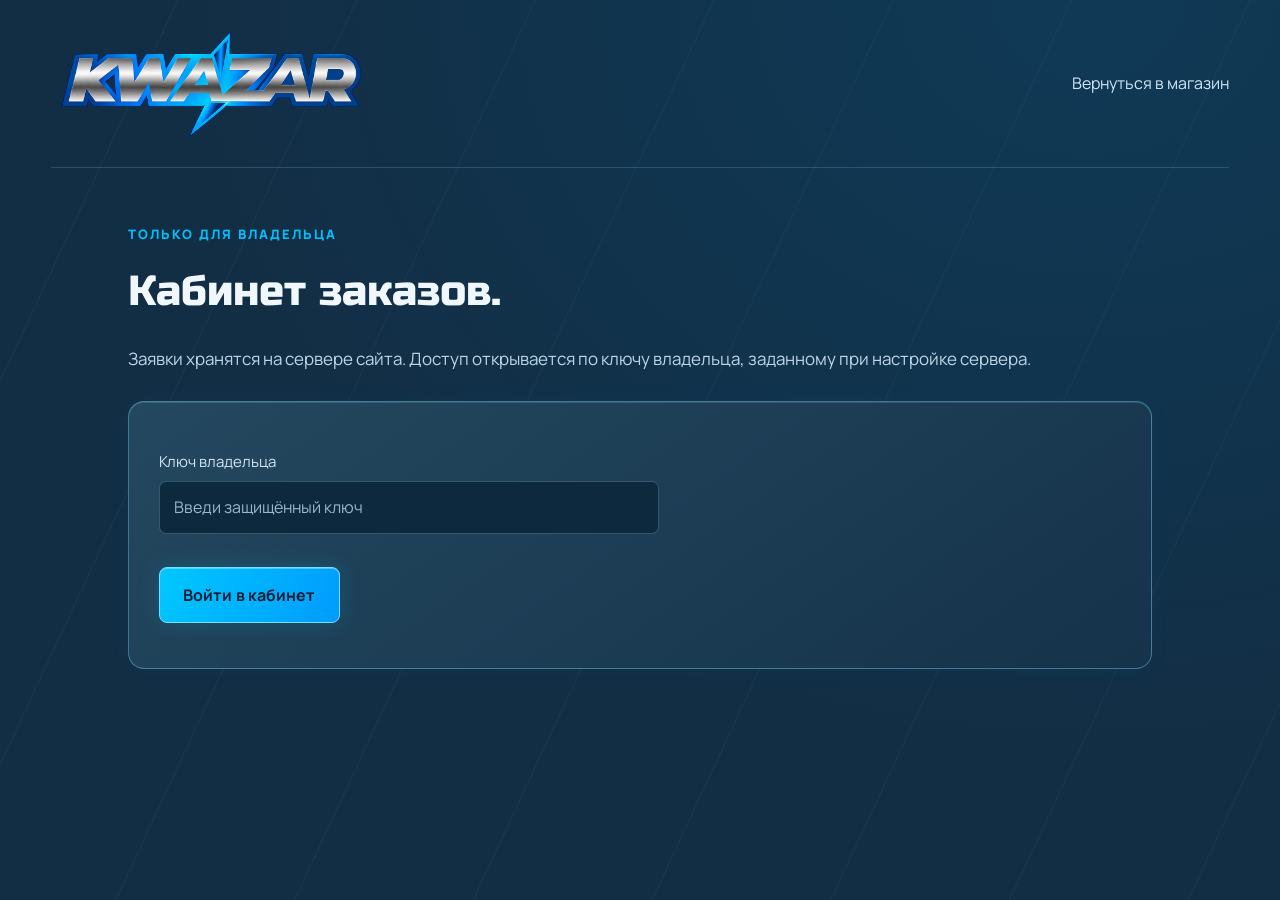
==== commit 2ef69e50: "Redesign KWAZAR with readable type, larger logo and neon automotive styling" ====
--- a/admin.html
+++ b/admin.html
@@ -1 +1 @@
-<!doctype html><html lang="ru"><head><meta charset="utf-8"><meta name="viewport" content="width=device-width,initial-scale=1"><meta name="robots" content="noindex,nofollow"><meta name="referrer" content="no-referrer"><title>KWAZAR — кабинет владельца</title><link rel="icon" href="assets/kwazar-logo.png"><link rel="stylesheet" href="styles.css"><script defer src="account.js"></script></head><body class="account-page" data-page="admin"><header class="account-header wrap"><a class="brand" href="/" aria-label="KWAZAR — главная"><img class="brand-logo" src="assets/kwazar-logo.png" alt="KWAZAR" width="2172" height="724" fetchpriority="high"></a><a href="/">Вернуться в магазин</a></header><main class="account-main"><p class="eyebrow">ТОЛЬКО ДЛЯ ВЛАДЕЛЬЦА</p><h1>Кабинет заказов.</h1><p class="notice">Заявки хранятся на сервере сайта. Доступ открывается по ключу владельца, заданному при настройке сервера.</p><form id="admin-login" class="panel"><label class="full-label">Ключ владельца<input id="admin-token" name="token" type="password" minlength="24" required autocomplete="off" placeholder="Введи защищённый ключ"></label><button class="button gold" type="submit">Войти в кабинет</button><p class="form-error" id="admin-error" role="alert"></p></form><section id="admin-dashboard" hidden><section class="panel"><h2>Цены товаров</h2><p class="notice">Цена в рублях. Пустое поле — «Уточнить цену». Сохраняй каждый товар отдельно. Цены сохраняются на сервере; согласованные суммы существующих заявок не меняются.</p><p id="prices-status" role="status"></p><div id="admin-prices"></div></section><div class="panel admin-toolbar"><h2>Последние заявки</h2><div><button class="button outline small" id="admin-refresh">Обновить</button><button class="button outline small" id="admin-logout">Выйти</button></div></div><p class="form-status" id="admin-status" role="status"></p><div class="panel" id="admin-orders"></div><div class="panel" id="admin-order-detail" hidden></div></section></main></body></html>
+<!doctype html><html lang="ru"><head><meta charset="utf-8"><meta name="viewport" content="width=device-width,initial-scale=1"><meta name="robots" content="noindex,nofollow"><meta name="referrer" content="no-referrer"><title>KWAZAR — кабинет владельца</title><link rel="icon" href="assets/kwazar-logo.png"><link rel="stylesheet" href="styles.css?v=neon-20261107"><script defer src="account.js"></script></head><body class="account-page" data-page="admin"><header class="account-header wrap"><a class="brand" href="/" aria-label="KWAZAR — главная"><img class="brand-logo" src="assets/kwazar-logo.png" alt="KWAZAR" width="2172" height="724" fetchpriority="high"></a><a href="/">Вернуться в магазин</a></header><main class="account-main"><p class="eyebrow">ТОЛЬКО ДЛЯ ВЛАДЕЛЬЦА</p><h1>Кабинет заказов.</h1><p class="notice">Заявки хранятся на сервере сайта. Доступ открывается по ключу владельца, заданному при настройке сервера.</p><form id="admin-login" class="panel"><label class="full-label">Ключ владельца<input id="admin-token" name="token" type="password" minlength="24" required autocomplete="off" placeholder="Введи защищённый ключ"></label><button class="button gold" type="submit">Войти в кабинет</button><p class="form-error" id="admin-error" role="alert"></p></form><section id="admin-dashboard" hidden><section class="panel"><h2>Цены товаров</h2><p class="notice">Цена в рублях. Пустое поле — «Уточнить цену». Сохраняй каждый товар отдельно. Цены сохраняются на сервере; согласованные суммы существующих заявок не меняются.</p><p id="prices-status" role="status"></p><div id="admin-prices"></div></section><div class="panel admin-toolbar"><h2>Последние заявки</h2><div><button class="button outline small" id="admin-refresh">Обновить</button><button class="button outline small" id="admin-logout">Выйти</button></div></div><p class="form-status" id="admin-status" role="status"></p><div class="panel" id="admin-orders"></div><div class="panel" id="admin-order-detail" hidden></div></section></main></body></html>
--- a/styles.css
+++ b/styles.css
@@ -1,20 +1,81 @@
+@font-face{font-family:'Russo One';src:url('assets/russo-one.ttf') format('truetype');font-weight:400;font-display:swap}
 @font-face{font-family:Manrope;src:url('assets/manrope.ttf') format('truetype');font-weight:200 800;font-display:swap}
-:root{color-scheme:dark;--bg:#0b0d11;--panel:#11141a;--panel2:#171b23;--text:#f3f4f6;--muted:#9299a5;--line:#262b34;--accent:#00BFFD;--accent-light:#00BFFD;--brand-blue:#009BFD;--brand-outline:#003F8C;--brand-silver:#C0BFBF;--wb:#b525cc;--font:Manrope,Arial,sans-serif}*{box-sizing:border-box}html{scroll-behavior:smooth;scroll-padding-top:105px}body{margin:0;background:var(--bg);color:var(--text);font-family:var(--font);font-size:14px;line-height:1.6}body:has(dialog[open]){overflow:hidden}button,input,select,textarea{font:inherit}button,a,input,select,summary{touch-action:manipulation}button{cursor:pointer}button,a{-webkit-tap-highlight-color:transparent}a{color:inherit;text-decoration:none}button{color:inherit}button:disabled{cursor:wait;opacity:.5}a:focus-visible,button:focus-visible,input:focus-visible,select:focus-visible,textarea:focus-visible,summary:focus-visible{outline:2px solid var(--accent);outline-offset:5px}button{border-radius:0}img{max-width:100%;display:block}svg{width:22px;height:22px;fill:none;stroke:currentColor;stroke-width:1.6;stroke-linecap:round;stroke-linejoin:round;flex-shrink:0}[hidden]{display:none!important}.svg-library{position:absolute;width:0;height:0;overflow:hidden}.sr-only,.skip:not(:focus){position:absolute;width:1px;height:1px;padding:0;overflow:hidden;clip:rect(0,0,0,0);white-space:nowrap}.skip:focus{position:fixed;top:10px;left:10px;z-index:100;background:var(--accent);color:#111;padding:12px}.wrap{width:min(1280px,90%);margin-inline:auto}.topline{background:#101318;border-bottom:1px solid var(--line);font-size:10px;color:#a6aeba;letter-spacing:.5px}.topline>.wrap{display:flex;align-items:center;justify-content:space-between;padding-block:9px}.topline a{color:#c2c6ce}.topline a span{color:var(--accent);margin-left:9px}.status-dot{display:inline-block;background:var(--accent);width:5px;height:5px;border-radius:50%;box-shadow:0 0 12px #00bffd50;margin-right:9px;vertical-align:middle}.header{position:sticky;top:0;z-index:30;background:#0b0d11ef;backdrop-filter:blur(18px);border-bottom:1px solid var(--line)}.header-inner{height:89px;display:flex;align-items:center;justify-content:space-between;gap:25px}.brand{display:inline-flex;align-items:center;gap:12px;font-size:27px;font-weight:800;line-height:1;letter-spacing:-1px;flex-shrink:0}.brand>span:last-child{display:block}.brand small{display:block;font-size:7px;letter-spacing:2.4px;color:var(--muted);font-weight:500;margin-top:9px}.brand-mark{display:inline-flex;gap:4px;align-items:center;transform:skew(-22deg);width:31px;height:36px;flex-shrink:0}.brand-mark i{background:var(--accent);display:block;width:6px;height:31px}.brand-mark i:nth-child(2){height:22px}.brand-mark i:nth-child(3){height:12px}.header nav{display:flex;gap:30px;font-size:11px;color:#bec3cb}.header nav a{position:relative;padding-block:12px}.header nav a:after{content:'';height:2px;position:absolute;bottom:3px;left:0;right:100%;background:var(--accent);transition:right .25s}.header nav a:hover:after{right:0}.header-actions{display:flex;gap:9px;align-items:center}.icon-button{background:transparent;border:1px solid transparent;display:inline-flex;align-items:center;justify-content:center;width:42px;height:42px;position:relative;transition:color .2s,background .2s,border-color .2s}.icon-button:hover{background:#ffffff07;border-color:#ffffff12;color:var(--accent)}.icon-button>span[data-count]{font-size:8px;background:var(--panel2);border-radius:20px;min-width:15px;height:15px;display:grid;place-items:center;position:absolute;top:1px;right:0;color:var(--muted)}.icon-button>span.has-items{background:var(--accent);color:#15120d}.cart-toggle{border-left:1px solid var(--line);margin-left:4px;padding-left:8px;width:50px}.mobile-menu{display:none}.hero{position:relative;min-height:660px;overflow:hidden;background:#0a0d13}.hero-photo{position:absolute;inset:0;background:linear-gradient(90deg,#0b0d11 1%,#0b0d11f2 16%,#0b0d1182 44%,#0b0d1100 72%),linear-gradient(0deg,#0b0d11 0%,#0b0d1100 30%,#0b0d1130 100%),url('assets/hero-front.jpg') 62% 53%/cover no-repeat;opacity:.95;animation:hero-in 1.2s ease both}.hero-grid{position:absolute;inset:0;pointer-events:none;background-image:linear-gradient(90deg,#fff02e05 1px,transparent 1px);background-size:25% 100%;opacity:.4}.hero-content{position:relative;padding-top:72px;z-index:1}.eyebrow{font-size:9px;letter-spacing:2.3px;font-weight:700;color:var(--accent);margin:0 0 20px;display:flex;align-items:center;gap:10px}.eyebrow>span:empty{display:inline-block;width:28px;height:1px;background:var(--accent)}h1{font-size:clamp(45px,5.4vw,80px);font-weight:800;line-height:1.1;letter-spacing:-3.8px;margin:0 0 24px}h1>span{color:var(--accent)}.hero-description{font-size:13px;line-height:1.9;color:#aab1bd;max-width:410px}.hero-buttons{display:flex;gap:12px;margin-top:34px}.button{display:inline-flex;align-items:center;justify-content:center;gap:22px;min-height:49px;padding:14px 24px;font-size:11px;font-weight:700;letter-spacing:.1px;border:1px solid transparent;transition:background .2s,border-color .2s,transform .2s;line-height:1.5;text-align:center}.button:hover{transform:translateY(-2px)}.button svg{width:17px;height:17px}.button.gold{color:#07111b;background:linear-gradient(120deg,var(--accent),var(--brand-blue));box-shadow:0 4px 30px #00bffd0c}.button.gold:hover{background:var(--accent-light)}.button.glass,.button.outline{background:#ffffff03;border-color:#ffffff22;color:var(--text)}.button.glass:hover,.button.outline:hover{border-color:var(--accent);background:#00bffd09}.button.glass svg{color:var(--accent)}.button.small{min-height:39px;padding:9px 17px;font-size:10px}.button.full{width:100%}.hero-footer{display:flex;gap:70px;align-items:center;margin-top:64px;font-size:8px;letter-spacing:1.5px;color:#7d8795}.hero-footer a{display:flex;align-items:center;gap:15px;color:#c3c9d3;letter-spacing:.2px;font-size:10px}.hero-footer svg{width:15px;height:15px}.hero-label{position:absolute;right:5%;bottom:32px;display:flex;flex-direction:column;gap:10px;font-size:8px;letter-spacing:1.5px;color:#bdc7d5;text-align:right}.hero-label span:last-child{font-size:7px;color:#687482;letter-spacing:.2px}.benefits{display:grid;grid-template-columns:repeat(4,1fr);border-block:1px solid var(--line);padding-block:27px;gap:20px}.benefits article{display:flex;align-items:center;gap:15px;border-right:1px solid var(--line)}.benefits article:last-child{border:0}.benefits svg{width:25px;height:25px;color:var(--accent)}.benefits h2{font-size:11px;font-weight:600;margin:0 0 4px}.benefits p{font-size:9px;color:var(--muted);margin:0}.section{padding-block:94px;scroll-margin-top:20px}.section-heading{display:flex;justify-content:space-between;align-items:flex-end;gap:25px;margin-bottom:35px}.section-heading .eyebrow{margin-bottom:16px}h2{font-size:clamp(29px,3vw,43px);font-weight:650;letter-spacing:-1.5px;line-height:1.25;margin:0}h2>span{color:#8e97a6}.text-link{display:inline-flex;align-items:center;gap:17px;font-size:10px;font-weight:650;white-space:nowrap;padding-bottom:5px;border-bottom:1px solid #ffffff20}.text-link svg{width:17px;height:17px;color:var(--accent)}.text-link:hover{color:var(--accent)}.catalog-toolbar{display:flex;align-items:center;justify-content:space-between;gap:20px;border-bottom:1px solid var(--line);padding-bottom:20px}.tabs{display:flex;gap:6px;flex-wrap:wrap}.tabs>button{font-size:10px;color:#949daa;border:1px solid transparent;background:transparent;padding:10px 17px;min-height:40px;display:flex;align-items:center;justify-content:center;gap:7px}.tabs>button svg{width:14px;height:14px}.tabs>button[aria-selected=true]{background:#00bffd12;border-color:#00bffd40;color:var(--accent)}.tabs>button:hover{color:var(--accent)}.search{display:flex;align-items:center;gap:10px;background:var(--panel);padding:11px 15px;border:1px solid var(--line);min-width:240px}.search svg{width:15px;height:15px;color:#727e8f}.search input{border:0;background:none;color:#d7dce5;font-size:10px;width:100%;min-width:0}.search input::placeholder{color:#798393}.catalog-notice{font-size:9px;color:#c7ab76;margin:18px 0 23px;line-height:1.8}.catalog-notice>span{color:#828c9a;margin-left:12px}.product-grid{display:grid;grid-template-columns:repeat(3,minmax(0,1fr));gap:22px}.product-card{background:var(--panel);border:1px solid #242a34;position:relative;overflow:hidden;transition:border-color .25s,transform .25s}.product-card:hover{border-color:#6c5b3c;transform:translateY(-4px)}.product-visual{height:228px;position:relative;background:radial-gradient(ellipse at 50% 60%,#39404b35,transparent 65%),linear-gradient(145deg,#1b2029,#101319);overflow:hidden}.product-visual:after{content:'';position:absolute;inset:0;background:linear-gradient(90deg,#ffffff04 1px,transparent 1px),linear-gradient(#ffffff04 1px,transparent 1px);background-size:38px 38px;pointer-events:none;mask-image:linear-gradient(#000,transparent)}.product-visual img{height:100%;width:100%;object-fit:contain;mix-blend-mode:lighten;transition:transform .5s;filter:saturate(.6);transform:scale(.85)}.product-card:nth-child(2n) .product-visual img{transform:scale(.85) rotate(-12deg)}.product-card:nth-child(3n) .product-visual img{transform:scale(.85) rotate(9deg)}.product-card:hover .product-visual img{transform:scale(.92)}.visual-tag{position:absolute;top:15px;left:15px;font-size:7px;letter-spacing:1px;border:1px solid #ffffff15;padding:5px 8px;color:#9ca6b4;z-index:1}.visual-name{font-size:58px;font-weight:800;letter-spacing:-3px;position:absolute;left:20px;bottom:5px;color:#ffffff07;line-height:1}.visual-caption{position:absolute;bottom:10px;right:13px;color:#788392;font-size:7px;letter-spacing:.5px}.product-tools{position:absolute;top:11px;right:10px;display:flex;flex-direction:column;gap:3px;z-index:2}.product-tools .icon-button{width:30px;height:30px;color:#929dac;background:#0b0d1180}.product-tools svg{width:15px;height:15px}.product-tools button.selected{color:var(--accent);border-color:#00bffd40}.product-tools button.selected use[href="#i-heart"]{fill:#00bffd22}.product-info{padding:23px}.product-kicker{font-size:7px;letter-spacing:1.4px;color:var(--accent);margin:0 0 10px}.product-title{background:none;padding:0;border:0;text-align:left;font-size:19px;font-weight:650;letter-spacing:-.5px;line-height:1.5}.product-title:hover{color:var(--accent)}.product-description{font-size:10px;color:#9ba5b3;line-height:1.8;margin:10px 0 18px;min-height:36px}.product-bottom{border-top:1px solid var(--line);padding-top:15px;display:flex;align-items:center;justify-content:space-between;gap:12px}.product-bottom>span{font-size:9px;color:var(--muted);line-height:1.7}.product-bottom strong{display:block;color:#c2c9d3;font-size:10px;font-weight:500}.product-bottom .button{min-height:39px;padding:10px 14px;font-size:9px;gap:10px}.product-bottom svg{width:13px;height:13px}.catalog-help{padding:24px;display:flex;align-items:center;gap:16px;background:linear-gradient(100deg,#00bffd0b,transparent);border:1px solid #00bffd20;margin-top:26px}.catalog-help>svg{color:var(--accent);width:28px;height:28px}.catalog-help p{font-size:12px;margin:0}.catalog-help p span{display:block;font-size:10px;color:var(--muted);margin-top:3px}.catalog-help .text-link{margin-left:auto}.empty-state{padding:70px 25px;text-align:center;border:1px solid var(--line);background:var(--panel)}.empty-state>svg{color:var(--accent);width:32px;height:32px}.empty-state h3{font-size:22px}.empty-state p{color:var(--muted);font-size:12px}.finder-section{padding-block:85px;background:linear-gradient(110deg,#161b24 0%,#11151d 45%,#0e1117);border-block:1px solid var(--line);position:relative;overflow:hidden}.finder-section:before{content:'';position:absolute;inset:0;background:repeating-linear-gradient(125deg,transparent 0 120px,#ffffff02 120px 121px);pointer-events:none}.finder-layout{display:grid;grid-template-columns:1fr 1fr;gap:100px;align-items:center;position:relative}.finder-layout h2{font-size:43px}.finder-layout h2 span{color:var(--accent)}.section-description{color:var(--muted);font-size:12px;line-height:1.9;max-width:390px;margin:23px 0}.finder-hint{display:flex;align-items:center;gap:15px;border-top:1px solid #ffffff14;padding-top:22px;max-width:390px;margin-top:35px}.finder-hint svg{color:var(--accent);width:27px;height:27px}.finder-hint p{font-size:10px;color:#c4cbd6;margin:0;line-height:1.9}.finder-hint span{color:var(--muted)}.finder-card{padding:30px;background:#191e27;border:1px solid #343b47;box-shadow:0 24px 70px #0003}.card-heading{display:flex;align-items:center;gap:12px;border-bottom:1px solid #ffffff10;padding-bottom:21px;margin-bottom:22px}.card-heading svg{color:var(--accent)}.card-heading>span{font-size:15px;font-weight:650}.card-heading>small{margin-left:auto;font-size:9px;color:#6a7585;letter-spacing:1px}.form-grid{display:grid;grid-template-columns:1fr 1fr;gap:17px}label{font-size:10px;color:#b9c1ce;display:block}input:not([type=range]):not([type=checkbox]),select,textarea{background:#0f131a;border:1px solid #353d49;border-radius:0;color:#e5e9ef;padding:12px 13px;width:100%;margin-top:7px;min-height:43px;font-size:11px}input::placeholder,textarea::placeholder{color:#6d7889}input:focus,select:focus,textarea:focus{border-color:var(--accent)}.search input:not([type=range]){border:0;background:none;padding:0;min-height:0;margin:0;font-size:10px}.full-label{margin:17px 0}.form-footnote{font-size:9px;color:#828d9d;text-align:center;line-height:1.8;margin:14px 0 0}.heading-note{color:var(--muted);font-size:10px;line-height:1.8;margin:0}.lab-grid{display:grid;grid-template-columns:1.1fr 1fr;border:1px solid var(--line);background:var(--panel)}.beam-scene{min-height:350px;background:radial-gradient(ellipse at 50% 100%,#25303f,#0c1018 70%);position:relative;overflow:hidden;--beam-color:#fff4d2}.road-line{position:absolute;inset:0;transform:perspective(250px) rotateX(54deg) scale(1.5);background:repeating-linear-gradient(0deg,transparent 0 50px,#d5e0f566 50px 80px) center/3px 100% no-repeat;opacity:.5}.beam{position:absolute;bottom:-30px;width:95px;height:310px;background:linear-gradient(to top,var(--beam-color),transparent 85%);opacity:.32;filter:blur(15px);clip-path:polygon(0 0,100% 0,75% 100%,25% 100%);transform-origin:bottom;transform:rotate(-15deg)}.beam-left{left:30%}.beam-right{right:24%;transform:rotate(15deg)}.lab-caption{position:absolute;top:30px;left:30px;display:flex;flex-direction:column;gap:10px}.lab-caption>span{font-size:8px;letter-spacing:1.5px;color:#738299}.lab-caption strong{font-size:35px;letter-spacing:-1px}.scene-note{position:absolute;bottom:20px;left:25px;font-size:8px;color:#768398}.lab-controls{padding:35px 40px}.mini-label{font-size:8px;letter-spacing:1.7px;color:var(--muted);font-weight:600}.lab-controls h3{font-size:25px;font-weight:600;letter-spacing:-.7px;line-height:1.4;margin:12px 0 30px}input[type=range]{width:100%;accent-color:var(--accent);cursor:pointer;height:5px;display:block;margin-bottom:15px}.range-labels{display:flex;justify-content:space-between;font-size:9px;color:#d4dbe5}.range-labels small{color:#798699;font-size:8px}.lab-controls>p{font-size:10px;color:#a3adbd;line-height:1.8;margin:25px 0 18px;min-height:36px}.info-note{display:flex;align-items:flex-start;gap:10px;border-top:1px solid var(--line);padding-top:18px;color:#738197}.info-note svg{width:16px;height:16px;margin-top:3px}.info-note p{font-size:9px;line-height:1.8;margin:0}.journal-section{background:#0f1218;border-block:1px solid var(--line)}.article-grid{display:grid;grid-template-columns:repeat(3,minmax(0,1fr));gap:25px}.article-card{display:block;background:none;border:0;padding:0;text-align:left}.article-art{height:195px;background:#151c27;border:1px solid #293240;position:relative;overflow:hidden;transition:border-color .25s}.article-card:hover .article-art{border-color:#00bffd70}.socket-art{background:radial-gradient(ellipse at top right,#343a37,#151b25 70%)}.socket-art>span{font-size:85px;font-weight:750;position:absolute;left:28px;bottom:3px;letter-spacing:-4px;color:#bcc7d1}.socket-art>i{font-style:normal;position:absolute;right:20px;top:20px;color:#ffffff25;font-size:38px}.socket-art>b{position:absolute;right:25px;bottom:25px;font-size:15px;color:var(--accent)}.socket-art>svg{position:absolute;left:32px;top:23px;color:var(--accent)}.optics-art{background:radial-gradient(ellipse at center,#203d59,#121923 65%)}.lens{position:absolute;left:50%;top:50%;transform:translate(-50%,-50%);border:4px solid #7fabc54a;border-radius:50%;width:125px;height:125px;background:radial-gradient(circle at 35% 30%,#bcd5e4,#24516e 20%,#0b2135 50%,#203e50 65%,#648697 70%,#101a27 75%);box-shadow:0 0 0 8px #607a8e25,0 0 70px #6bbaef20}.optics-art>span,.install-art>span{position:absolute;bottom:16px;left:20px;font-size:7px;letter-spacing:2px;color:#8eacbe}.install-art{background:repeating-linear-gradient(135deg,#171e29 0 30px,#1b2430 30px 31px)}.install-art>svg{width:100px;height:100px;position:absolute;left:50%;top:45%;transform:translate(-50%,-50%) rotate(-15deg);color:#b8a27a;stroke-width:1}.article-meta{display:flex;justify-content:space-between;font-size:7px;color:var(--accent);letter-spacing:1.5px;margin:20px 0 12px}.article-meta>span{color:#68768a}.article-card h3{font-size:16px;font-weight:600;line-height:1.6;letter-spacing:-.3px;margin:0 0 18px}.article-card .text-link{font-size:9px;color:#a5b0c0;gap:40px}.purchase-grid{display:grid;grid-template-columns:1fr 1fr;gap:24px}.purchase-card{padding:35px;background:var(--panel);border:1px solid var(--line);position:relative}.purchase-icon{display:grid;place-items:center;width:48px;height:48px;background:#00bffd0a;border:1px solid #00bffd30;color:var(--accent);margin-bottom:24px}.purchase-icon svg{width:24px;height:24px}.purchase-card h3{font-size:25px;font-weight:650;letter-spacing:-.8px;margin:12px 0}.purchase-card>p{font-size:11px;line-height:1.9;color:var(--muted);max-width:440px;min-height:63px}.purchase-card ol{list-style:none;counter-reset:step;padding:0;margin:24px 0;display:flex;flex-direction:column;gap:12px}.purchase-card li{font-size:10px;color:#bfc6d1;display:flex;align-items:center;gap:11px;counter-increment:step}.purchase-card li:before{content:'0'counter(step);color:var(--accent);font-size:8px;border:1px solid #00bffd30;width:24px;height:24px;display:grid;place-items:center}.purchase-card small{display:block;color:#6e7a8d;font-size:8px;margin-top:15px}.wb-card{background:radial-gradient(ellipse at top right,#65176925,transparent 70%),var(--panel);border-color:#81328850}.wb-icon{font-size:18px;font-weight:800;color:#e85fff;background:#b525cc0d;border-color:#b525cc40}.wb-card li:before{color:#d76ee7;border-color:#b525cc40}.wb-button{background:linear-gradient(110deg,#a321be,#d233ab);color:white}.wb-button:hover{background:linear-gradient(110deg,#b82ed4,#df49bc)}.faq-section{display:grid;grid-template-columns:1fr 1.4fr;gap:70px;padding-top:0}.faq-list details{border-bottom:1px solid var(--line)}.faq-list summary{font-size:12px;font-weight:600;cursor:pointer;list-style:none;display:flex;justify-content:space-between;gap:20px;padding:23px 0}.faq-list summary::-webkit-details-marker{display:none}.faq-list summary:after{content:'+';font-size:20px;font-weight:400;color:var(--accent);line-height:1}.faq-list details[open] summary:after{content:'−'}.faq-list p{color:var(--muted);font-size:11px;line-height:1.9;margin:0 0 22px}.closing{padding-block:70px;border-block:1px solid #00bffd22;text-align:center;background:radial-gradient(ellipse at bottom,#003f8c17,transparent 60%),#101319;position:relative}.closing:before{content:'';position:absolute;inset:0;background:repeating-linear-gradient(110deg,transparent 0 100px,#ffffff02 100px 101px);pointer-events:none}.closing .brand-mark{height:33px;margin-bottom:20px}.closing .eyebrow{justify-content:center;font-size:8px;color:#7f8a9b;margin-bottom:15px}.closing h2{font-size:56px;letter-spacing:-2px;font-weight:650}.closing h2 em{font-style:normal;color:var(--accent)}.closing .button{margin-top:25px}.footer-main{padding-block:55px;display:grid;grid-template-columns:1.5fr 1fr 1fr 1.2fr;gap:40px}.footer-main p{font-size:10px;color:#728096;margin-top:20px}.footer-main h3{font-size:11px;margin:0 0 20px;font-weight:600}.footer-main>div>a:not(.brand),.footer-main button{display:block;font-size:10px;color:#808da2;margin:12px 0;background:none;border:0;padding:0;text-align:left}.footer-main a:hover,.footer-main button:hover{color:var(--accent)}.footer-bottom{border-top:1px solid var(--line);padding-block:23px;display:flex;justify-content:space-between;gap:20px;font-size:8px;color:#667489}.compare-dock{position:fixed;bottom:20px;left:50%;transform:translateX(-50%);z-index:40;display:flex;align-items:center;gap:20px;background:#202630f5;border:1px solid #4b5360;padding:10px 10px 10px 20px;box-shadow:0 10px 60px #0009;font-size:11px;backdrop-filter:blur(16px);white-space:nowrap}.compare-dock .icon-button{width:30px;height:30px}.back-top{position:fixed;right:22px;bottom:22px;background:#171d27;border-color:#354050;z-index:35;color:#aab7c9;width:36px;height:36px}#toast{position:fixed;top:125px;left:50%;transform:translateX(-50%) translateY(-10px);background:#282e38f5;border:1px solid #4a5362;color:#eee;padding:13px 24px;opacity:0;pointer-events:none;z-index:100;font-size:11px;transition:opacity .2s,transform .2s;max-width:90%;text-align:center;box-shadow:0 10px 40px #0006}#toast.show{opacity:1;transform:translateX(-50%)}dialog{background:#12171f;color:var(--text);border:1px solid #384252;padding:30px;box-shadow:0 30px 150px #0009;max-height:90dvh;overflow-y:auto;width:min(700px,94vw)}dialog::backdrop{background:#03060bc9;backdrop-filter:blur(9px)}.modal.wide{width:min(1050px,94vw)}.dialog-top{display:flex;justify-content:space-between;align-items:flex-start;gap:15px;margin-bottom:22px}.dialog-top h2{font-size:27px;letter-spacing:-1px}.dialog-top .eyebrow{margin:0 0 10px;font-size:8px}.dialog-top .icon-button{flex-shrink:0;width:32px;height:32px}.dialog-note{font-size:10px;color:#8c9aad;line-height:1.8}.drawer{position:fixed;top:0;right:0;left:auto;margin:0;width:min(580px,100vw);max-width:100vw;height:100dvh;max-height:100dvh;border-block:0;border-right:0;padding:30px}.cart-line{padding:19px 0;border-bottom:1px solid var(--line);display:flex;align-items:center;gap:15px}.cart-line img{width:65px;height:65px;object-fit:contain;background:#1a202b}.cart-line h3{font-size:13px;font-weight:600;margin:0 0 5px}.cart-line p{font-size:9px;color:#92a1b5;margin:0 0 10px}.cart-line .cart-line-copy{flex:1;min-width:0}.quantity{display:flex;align-items:center;gap:12px}.quantity button{width:28px;height:28px;display:grid;place-items:center;background:#ffffff03;border:1px solid #364151;padding:0}.quantity svg{width:13px;height:13px}.quantity span{font-size:10px}.cart-line>.icon-button{width:30px;height:30px}.cart-line>.icon-button svg{width:16px;height:16px}.checkout-total{display:flex;justify-content:space-between;gap:15px;font-size:12px;border-bottom:1px solid var(--line);padding:24px 0 18px}.checkout-total strong{font-weight:600;color:var(--accent)}#checkout-form .form-grid{margin-top:22px}.consent{display:flex;gap:10px;align-items:flex-start;font-size:9px;line-height:1.8;color:#9caabd;margin:20px 0}.consent input{accent-color:var(--accent);margin:3px 0 0}.consent button{font-size:9px;border:0;border-bottom:1px solid #003f8c;background:none;padding:0;color:var(--accent)}.form-error{font-size:11px;color:#ff9d9d;line-height:1.8}.success-state{text-align:center;padding:35px 15px}.success-state>svg{color:var(--accent);width:52px;height:52px;stroke-width:1}.success-state h3{font-size:25px}.success-state p{font-size:12px;line-height:1.9;color:#a3b1c5}.success-state .button{margin:6px}.compare-scroll{overflow-x:auto}.compare-table{width:100%;border-collapse:collapse;table-layout:fixed;min-width:550px}.compare-table th,.compare-table td{border:1px solid #2a3443;padding:16px;text-align:left;vertical-align:top;font-size:11px;line-height:1.9;overflow-wrap:anywhere}.compare-table th{font-weight:600;background:#1a2230;color:var(--accent)}.compare-table td:first-child{color:#91a0b6;width:145px}.compare-table td{color:#bac7d9}.detail-layout{display:grid;grid-template-columns:1fr 1fr;gap:25px;align-items:center}.detail-layout img{width:100%;background:#19212c}.detail-layout h2{font-size:29px}.detail-layout p{font-size:11px;color:#93a3bb}.detail-price{font-size:11px;color:var(--accent);margin:20px 0}.detail-tabs{display:flex;gap:15px;border-bottom:1px solid var(--line);margin-top:25px}.detail-tabs button{background:none;border:0;border-bottom:2px solid transparent;color:#8294ad;padding:12px 2px;font-size:10px}.detail-tabs button.active{border-color:var(--accent);color:var(--accent)}.detail-content{font-size:12px;color:#9faec4;line-height:1.9;padding-block:20px}.article-modal h2{font-size:30px;margin-bottom:23px}.article-modal h3{font-size:16px;font-weight:650;margin-top:25px}.article-modal p,.article-modal li{font-size:12px;line-height:1.95;color:#a7b4c8}.article-modal ul{padding-left:20px}.article-modal .article-intro{font-size:14px;color:#cbd5e3;padding-bottom:20px;border-bottom:1px solid var(--line)}.privacy-email{color:var(--accent)}.form-status{font-size:11px;color:var(--muted)}.reveal{animation:reveal .7s ease both}@keyframes reveal{from{opacity:0;transform:translateY(18px)}to{opacity:1;transform:translateY(0)}}@keyframes hero-in{from{opacity:0;transform:scale(1.03)}to{opacity:.95;transform:scale(1)}}
+:root{color-scheme:dark;--bg:#0b0d11;--panel:#11141a;--panel2:#171b23;--text:#f3f4f6;--muted:#9299a5;--line:#262b34;--accent:#00BFFD;--accent-light:#00BFFD;--brand-blue:#009BFD;--brand-outline:#003F8C;--brand-silver:#C0BFBF;--wb:#b525cc;--font:Manrope,Arial,sans-serif}*{box-sizing:border-box}html{scroll-behavior:smooth;scroll-padding-top:105px}body{margin:0;background:var(--bg);color:var(--text);font-family:var(--font);font-size:14px;line-height:1.6}body:has(dialog[open]){overflow:hidden}button,input,select,textarea{font:inherit}button,a,input,select,summary{touch-action:manipulation}button{cursor:pointer}button,a{-webkit-tap-highlight-color:transparent}a{color:inherit;text-decoration:none}button{color:inherit}button:disabled{cursor:wait;opacity:.5}a:focus-visible,button:focus-visible,input:focus-visible,select:focus-visible,textarea:focus-visible,summary:focus-visible{outline:2px solid var(--accent);outline-offset:5px}button{border-radius:0}img{max-width:100%;display:block}svg{width:22px;height:22px;fill:none;stroke:currentColor;stroke-width:1.6;stroke-linecap:round;stroke-linejoin:round;flex-shrink:0}[hidden]{display:none!important}.svg-library{position:absolute;width:0;height:0;overflow:hidden}.sr-only,.skip:not(:focus){position:absolute;width:1px;height:1px;padding:0;overflow:hidden;clip:rect(0,0,0,0);white-space:nowrap}.skip:focus{position:fixed;top:10px;left:10px;z-index:100;background:var(--accent);color:#111;padding:12px}.wrap{width:min(1280px,90%);margin-inline:auto}.topline{background:#101318;border-bottom:1px solid var(--line);font-size:14px;color:#a6aeba;letter-spacing:.5px}.topline>.wrap{display:flex;align-items:center;justify-content:space-between;padding-block:9px}.topline a{color:#c2c6ce}.topline a span{color:var(--accent);margin-left:9px}.status-dot{display:inline-block;background:var(--accent);width:5px;height:5px;border-radius:50%;box-shadow:0 0 12px #00bffd50;margin-right:9px;vertical-align:middle}.header{position:sticky;top:0;z-index:30;background:#0b0d11ef;backdrop-filter:blur(18px);border-bottom:1px solid var(--line)}.header-inner{height:89px;display:flex;align-items:center;justify-content:space-between;gap:25px}.brand{display:inline-flex;align-items:center;gap:12px;font-size:27px;font-weight:800;line-height:1;letter-spacing:-1px;flex-shrink:0}.brand>span:last-child{display:block}.brand small{display:block;font-size:14px;letter-spacing:2.4px;color:var(--muted);font-weight:500;margin-top:9px}.brand-mark{display:inline-flex;gap:4px;align-items:center;transform:skew(-22deg);width:31px;height:36px;flex-shrink:0}.brand-mark i{background:var(--accent);display:block;width:6px;height:31px}.brand-mark i:nth-child(2){height:22px}.brand-mark i:nth-child(3){height:12px}.header nav{display:flex;gap:30px;font-size:14px;color:#bec3cb}.header nav a{position:relative;padding-block:12px}.header nav a:after{content:'';height:2px;position:absolute;bottom:3px;left:0;right:100%;background:var(--accent);transition:right .25s}.header nav a:hover:after{right:0}.header-actions{display:flex;gap:9px;align-items:center}.icon-button{background:transparent;border:1px solid transparent;display:inline-flex;align-items:center;justify-content:center;width:42px;height:42px;position:relative;transition:color .2s,background .2s,border-color .2s}.icon-button:hover{background:#ffffff07;border-color:#ffffff12;color:var(--accent)}.icon-button>span[data-count]{font-size:14px;background:var(--panel2);border-radius:20px;min-width:15px;height:15px;display:grid;place-items:center;position:absolute;top:1px;right:0;color:var(--muted)}.icon-button>span.has-items{background:var(--accent);color:#15120d}.cart-toggle{border-left:1px solid var(--line);margin-left:4px;padding-left:8px;width:50px}.mobile-menu{display:none}.hero{position:relative;min-height:660px;overflow:hidden;background:#0a0d13}.hero-photo{position:absolute;inset:0;background:linear-gradient(90deg,#0b0d11 1%,#0b0d11f2 16%,#0b0d1182 44%,#0b0d1100 72%),linear-gradient(0deg,#0b0d11 0%,#0b0d1100 30%,#0b0d1130 100%),url('assets/hero-front.jpg') 62% 53%/cover no-repeat;opacity:.95;animation:hero-in 1.2s ease both}.hero-grid{position:absolute;inset:0;pointer-events:none;background-image:linear-gradient(90deg,#fff02e05 1px,transparent 1px);background-size:25% 100%;opacity:.4}.hero-content{position:relative;padding-top:72px;z-index:1}.eyebrow{font-size:14px;letter-spacing:2.3px;font-weight:700;color:var(--accent);margin:0 0 20px;display:flex;align-items:center;gap:10px}.eyebrow>span:empty{display:inline-block;width:28px;height:1px;background:var(--accent)}h1{font-size:clamp(45px,5.4vw,80px);font-weight:800;line-height:1.1;letter-spacing:-3.8px;margin:0 0 24px}h1>span{color:var(--accent)}.hero-description{font-size:14px;line-height:1.9;color:#aab1bd;max-width:410px}.hero-buttons{display:flex;gap:12px;margin-top:34px}.button{display:inline-flex;align-items:center;justify-content:center;gap:22px;min-height:49px;padding:14px 24px;font-size:14px;font-weight:700;letter-spacing:.1px;border:1px solid transparent;transition:background .2s,border-color .2s,transform .2s;line-height:1.5;text-align:center}.button:hover{transform:translateY(-2px)}.button svg{width:17px;height:17px}.button.gold{color:#07111b;background:linear-gradient(120deg,var(--accent),var(--brand-blue));box-shadow:0 4px 30px #00bffd0c}.button.gold:hover{background:var(--accent-light)}.button.glass,.button.outline{background:#ffffff03;border-color:#ffffff22;color:var(--text)}.button.glass:hover,.button.outline:hover{border-color:var(--accent);background:#00bffd09}.button.glass svg{color:var(--accent)}.button.small{min-height:39px;padding:9px 17px;font-size:14px}.button.full{width:100%}.hero-footer{display:flex;gap:70px;align-items:center;margin-top:64px;font-size:14px;letter-spacing:1.5px;color:#7d8795}.hero-footer a{display:flex;align-items:center;gap:15px;color:#c3c9d3;letter-spacing:.2px;font-size:14px}.hero-footer svg{width:15px;height:15px}.hero-label{position:absolute;right:5%;bottom:32px;display:flex;flex-direction:column;gap:10px;font-size:14px;letter-spacing:1.5px;color:#bdc7d5;text-align:right}.hero-label span:last-child{font-size:14px;color:#687482;letter-spacing:.2px}.benefits{display:grid;grid-template-columns:repeat(4,1fr);border-block:1px solid var(--line);padding-block:27px;gap:20px}.benefits article{display:flex;align-items:center;gap:15px;border-right:1px solid var(--line)}.benefits article:last-child{border:0}.benefits svg{width:25px;height:25px;color:var(--accent)}.benefits h2{font-size:14px;font-weight:600;margin:0 0 4px}.benefits p{font-size:14px;color:var(--muted);margin:0}.section{padding-block:94px;scroll-margin-top:20px}.section-heading{display:flex;justify-content:space-between;align-items:flex-end;gap:25px;margin-bottom:35px}.section-heading .eyebrow{margin-bottom:16px}h2{font-size:clamp(29px,3vw,43px);font-weight:650;letter-spacing:-1.5px;line-height:1.25;margin:0}h2>span{color:#8e97a6}.text-link{display:inline-flex;align-items:center;gap:17px;font-size:14px;font-weight:650;white-space:nowrap;padding-bottom:5px;border-bottom:1px solid #ffffff20}.text-link svg{width:17px;height:17px;color:var(--accent)}.text-link:hover{color:var(--accent)}.catalog-toolbar{display:flex;align-items:center;justify-content:space-between;gap:20px;border-bottom:1px solid var(--line);padding-bottom:20px}.tabs{display:flex;gap:6px;flex-wrap:wrap}.tabs>button{font-size:14px;color:#949daa;border:1px solid transparent;background:transparent;padding:10px 17px;min-height:40px;display:flex;align-items:center;justify-content:center;gap:7px}.tabs>button svg{width:14px;height:14px}.tabs>button[aria-selected=true]{background:#00bffd12;border-color:#00bffd40;color:var(--accent)}.tabs>button:hover{color:var(--accent)}.search{display:flex;align-items:center;gap:10px;background:var(--panel);padding:11px 15px;border:1px solid var(--line);min-width:240px}.search svg{width:15px;height:15px;color:#727e8f}.search input{border:0;background:none;color:#d7dce5;font-size:14px;width:100%;min-width:0}.search input::placeholder{color:#798393}.catalog-notice{font-size:14px;color:#c7ab76;margin:18px 0 23px;line-height:1.8}.catalog-notice>span{color:#828c9a;margin-left:12px}.product-grid{display:grid;grid-template-columns:repeat(3,minmax(0,1fr));gap:22px}.product-card{background:var(--panel);border:1px solid #242a34;position:relative;overflow:hidden;transition:border-color .25s,transform .25s}.product-card:hover{border-color:#6c5b3c;transform:translateY(-4px)}.product-visual{height:228px;position:relative;background:radial-gradient(ellipse at 50% 60%,#39404b35,transparent 65%),linear-gradient(145deg,#1b2029,#101319);overflow:hidden}.product-visual:after{content:'';position:absolute;inset:0;background:linear-gradient(90deg,#ffffff04 1px,transparent 1px),linear-gradient(#ffffff04 1px,transparent 1px);background-size:38px 38px;pointer-events:none;mask-image:linear-gradient(#000,transparent)}.product-visual img{height:100%;width:100%;object-fit:contain;mix-blend-mode:lighten;transition:transform .5s;filter:saturate(.6);transform:scale(.85)}.product-card:nth-child(2n) .product-visual img{transform:scale(.85) rotate(-12deg)}.product-card:nth-child(3n) .product-visual img{transform:scale(.85) rotate(9deg)}.product-card:hover .product-visual img{transform:scale(.92)}.visual-tag{position:absolute;top:15px;left:15px;font-size:14px;letter-spacing:1px;border:1px solid #ffffff15;padding:5px 8px;color:#9ca6b4;z-index:1}.visual-name{font-size:58px;font-weight:800;letter-spacing:-3px;position:absolute;left:20px;bottom:5px;color:#ffffff07;line-height:1}.visual-caption{position:absolute;bottom:10px;right:13px;color:#788392;font-size:14px;letter-spacing:.5px}.product-tools{position:absolute;top:11px;right:10px;display:flex;flex-direction:column;gap:3px;z-index:2}.product-tools .icon-button{width:30px;height:30px;color:#929dac;background:#0b0d1180}.product-tools svg{width:15px;height:15px}.product-tools button.selected{color:var(--accent);border-color:#00bffd40}.product-tools button.selected use[href="#i-heart"]{fill:#00bffd22}.product-info{padding:23px}.product-kicker{font-size:14px;letter-spacing:1.4px;color:var(--accent);margin:0 0 10px}.product-title{background:none;padding:0;border:0;text-align:left;font-size:19px;font-weight:650;letter-spacing:-.5px;line-height:1.5}.product-title:hover{color:var(--accent)}.product-description{font-size:14px;color:#9ba5b3;line-height:1.8;margin:10px 0 18px;min-height:36px}.product-bottom{border-top:1px solid var(--line);padding-top:15px;display:flex;align-items:center;justify-content:space-between;gap:12px}.product-bottom>span{font-size:14px;color:var(--muted);line-height:1.7}.product-bottom strong{display:block;color:#c2c9d3;font-size:14px;font-weight:500}.product-bottom .button{min-height:39px;padding:10px 14px;font-size:14px;gap:10px}.product-bottom svg{width:13px;height:13px}.catalog-help{padding:24px;display:flex;align-items:center;gap:16px;background:linear-gradient(100deg,#00bffd0b,transparent);border:1px solid #00bffd20;margin-top:26px}.catalog-help>svg{color:var(--accent);width:28px;height:28px}.catalog-help p{font-size:14px;margin:0}.catalog-help p span{display:block;font-size:14px;color:var(--muted);margin-top:3px}.catalog-help .text-link{margin-left:auto}.empty-state{padding:70px 25px;text-align:center;border:1px solid var(--line);background:var(--panel)}.empty-state>svg{color:var(--accent);width:32px;height:32px}.empty-state h3{font-size:22px}.empty-state p{color:var(--muted);font-size:14px}.finder-section{padding-block:85px;background:linear-gradient(110deg,#161b24 0%,#11151d 45%,#0e1117);border-block:1px solid var(--line);position:relative;overflow:hidden}.finder-section:before{content:'';position:absolute;inset:0;background:repeating-linear-gradient(125deg,transparent 0 120px,#ffffff02 120px 121px);pointer-events:none}.finder-layout{display:grid;grid-template-columns:1fr 1fr;gap:100px;align-items:center;position:relative}.finder-layout h2{font-size:43px}.finder-layout h2 span{color:var(--accent)}.section-description{color:var(--muted);font-size:14px;line-height:1.9;max-width:390px;margin:23px 0}.finder-hint{display:flex;align-items:center;gap:15px;border-top:1px solid #ffffff14;padding-top:22px;max-width:390px;margin-top:35px}.finder-hint svg{color:var(--accent);width:27px;height:27px}.finder-hint p{font-size:14px;color:#c4cbd6;margin:0;line-height:1.9}.finder-hint span{color:var(--muted)}.finder-card{padding:30px;background:#191e27;border:1px solid #343b47;box-shadow:0 24px 70px #0003}.card-heading{display:flex;align-items:center;gap:12px;border-bottom:1px solid #ffffff10;padding-bottom:21px;margin-bottom:22px}.card-heading svg{color:var(--accent)}.card-heading>span{font-size:15px;font-weight:650}.card-heading>small{margin-left:auto;font-size:14px;color:#6a7585;letter-spacing:1px}.form-grid{display:grid;grid-template-columns:1fr 1fr;gap:17px}label{font-size:14px;color:#b9c1ce;display:block}input:not([type=range]):not([type=checkbox]),select,textarea{background:#0f131a;border:1px solid #353d49;border-radius:0;color:#e5e9ef;padding:12px 13px;width:100%;margin-top:7px;min-height:43px;font-size:14px}input::placeholder,textarea::placeholder{color:#6d7889}input:focus,select:focus,textarea:focus{border-color:var(--accent)}.search input:not([type=range]){border:0;background:none;padding:0;min-height:0;margin:0;font-size:14px}.full-label{margin:17px 0}.form-footnote{font-size:14px;color:#828d9d;text-align:center;line-height:1.8;margin:14px 0 0}.heading-note{color:var(--muted);font-size:14px;line-height:1.8;margin:0}.lab-grid{display:grid;grid-template-columns:1.1fr 1fr;border:1px solid var(--line);background:var(--panel)}.beam-scene{min-height:350px;background:radial-gradient(ellipse at 50% 100%,#25303f,#0c1018 70%);position:relative;overflow:hidden;--beam-color:#fff4d2}.road-line{position:absolute;inset:0;transform:perspective(250px) rotateX(54deg) scale(1.5);background:repeating-linear-gradient(0deg,transparent 0 50px,#d5e0f566 50px 80px) center/3px 100% no-repeat;opacity:.5}.beam{position:absolute;bottom:-30px;width:95px;height:310px;background:linear-gradient(to top,var(--beam-color),transparent 85%);opacity:.32;filter:blur(15px);clip-path:polygon(0 0,100% 0,75% 100%,25% 100%);transform-origin:bottom;transform:rotate(-15deg)}.beam-left{left:30%}.beam-right{right:24%;transform:rotate(15deg)}.lab-caption{position:absolute;top:30px;left:30px;display:flex;flex-direction:column;gap:10px}.lab-caption>span{font-size:14px;letter-spacing:1.5px;color:#738299}.lab-caption strong{font-size:35px;letter-spacing:-1px}.scene-note{position:absolute;bottom:20px;left:25px;font-size:14px;color:#768398}.lab-controls{padding:35px 40px}.mini-label{font-size:14px;letter-spacing:1.7px;color:var(--muted);font-weight:600}.lab-controls h3{font-size:25px;font-weight:600;letter-spacing:-.7px;line-height:1.4;margin:12px 0 30px}input[type=range]{width:100%;accent-color:var(--accent);cursor:pointer;height:5px;display:block;margin-bottom:15px}.range-labels{display:flex;justify-content:space-between;font-size:14px;color:#d4dbe5}.range-labels small{color:#798699;font-size:14px}.lab-controls>p{font-size:14px;color:#a3adbd;line-height:1.8;margin:25px 0 18px;min-height:36px}.info-note{display:flex;align-items:flex-start;gap:10px;border-top:1px solid var(--line);padding-top:18px;color:#738197}.info-note svg{width:16px;height:16px;margin-top:3px}.info-note p{font-size:14px;line-height:1.8;margin:0}.journal-section{background:#0f1218;border-block:1px solid var(--line)}.article-grid{display:grid;grid-template-columns:repeat(3,minmax(0,1fr));gap:25px}.article-card{display:block;background:none;border:0;padding:0;text-align:left}.article-art{height:195px;background:#151c27;border:1px solid #293240;position:relative;overflow:hidden;transition:border-color .25s}.article-card:hover .article-art{border-color:#00bffd70}.socket-art{background:radial-gradient(ellipse at top right,#343a37,#151b25 70%)}.socket-art>span{font-size:85px;font-weight:750;position:absolute;left:28px;bottom:3px;letter-spacing:-4px;color:#bcc7d1}.socket-art>i{font-style:normal;position:absolute;right:20px;top:20px;color:#ffffff25;font-size:38px}.socket-art>b{position:absolute;right:25px;bottom:25px;font-size:15px;color:var(--accent)}.socket-art>svg{position:absolute;left:32px;top:23px;color:var(--accent)}.optics-art{background:radial-gradient(ellipse at center,#203d59,#121923 65%)}.lens{position:absolute;left:50%;top:50%;transform:translate(-50%,-50%);border:4px solid #7fabc54a;border-radius:50%;width:125px;height:125px;background:radial-gradient(circle at 35% 30%,#bcd5e4,#24516e 20%,#0b2135 50%,#203e50 65%,#648697 70%,#101a27 75%);box-shadow:0 0 0 8px #607a8e25,0 0 70px #6bbaef20}.optics-art>span,.install-art>span{position:absolute;bottom:16px;left:20px;font-size:14px;letter-spacing:2px;color:#8eacbe}.install-art{background:repeating-linear-gradient(135deg,#171e29 0 30px,#1b2430 30px 31px)}.install-art>svg{width:100px;height:100px;position:absolute;left:50%;top:45%;transform:translate(-50%,-50%) rotate(-15deg);color:#b8a27a;stroke-width:1}.article-meta{display:flex;justify-content:space-between;font-size:14px;color:var(--accent);letter-spacing:1.5px;margin:20px 0 12px}.article-meta>span{color:#68768a}.article-card h3{font-size:16px;font-weight:600;line-height:1.6;letter-spacing:-.3px;margin:0 0 18px}.article-card .text-link{font-size:14px;color:#a5b0c0;gap:40px}.purchase-grid{display:grid;grid-template-columns:1fr 1fr;gap:24px}.purchase-card{padding:35px;background:var(--panel);border:1px solid var(--line);position:relative}.purchase-icon{display:grid;place-items:center;width:48px;height:48px;background:#00bffd0a;border:1px solid #00bffd30;color:var(--accent);margin-bottom:24px}.purchase-icon svg{width:24px;height:24px}.purchase-card h3{font-size:25px;font-weight:650;letter-spacing:-.8px;margin:12px 0}.purchase-card>p{font-size:14px;line-height:1.9;color:var(--muted);max-width:440px;min-height:63px}.purchase-card ol{list-style:none;counter-reset:step;padding:0;margin:24px 0;display:flex;flex-direction:column;gap:12px}.purchase-card li{font-size:14px;color:#bfc6d1;display:flex;align-items:center;gap:11px;counter-increment:step}.purchase-card li:before{content:'0'counter(step);color:var(--accent);font-size:14px;border:1px solid #00bffd30;width:24px;height:24px;display:grid;place-items:center}.purchase-card small{display:block;color:#6e7a8d;font-size:14px;margin-top:15px}.wb-card{background:radial-gradient(ellipse at top right,#65176925,transparent 70%),var(--panel);border-color:#81328850}.wb-icon{font-size:18px;font-weight:800;color:#e85fff;background:#b525cc0d;border-color:#b525cc40}.wb-card li:before{color:#d76ee7;border-color:#b525cc40}.wb-button{background:linear-gradient(110deg,#a321be,#d233ab);color:white}.wb-button:hover{background:linear-gradient(110deg,#b82ed4,#df49bc)}.faq-section{display:grid;grid-template-columns:1fr 1.4fr;gap:70px;padding-top:0}.faq-list details{border-bottom:1px solid var(--line)}.faq-list summary{font-size:14px;font-weight:600;cursor:pointer;list-style:none;display:flex;justify-content:space-between;gap:20px;padding:23px 0}.faq-list summary::-webkit-details-marker{display:none}.faq-list summary:after{content:'+';font-size:20px;font-weight:400;color:var(--accent);line-height:1}.faq-list details[open] summary:after{content:'−'}.faq-list p{color:var(--muted);font-size:14px;line-height:1.9;margin:0 0 22px}.closing{padding-block:70px;border-block:1px solid #00bffd22;text-align:center;background:radial-gradient(ellipse at bottom,#003f8c17,transparent 60%),#101319;position:relative}.closing:before{content:'';position:absolute;inset:0;background:repeating-linear-gradient(110deg,transparent 0 100px,#ffffff02 100px 101px);pointer-events:none}.closing .brand-mark{height:33px;margin-bottom:20px}.closing .eyebrow{justify-content:center;font-size:14px;color:#7f8a9b;margin-bottom:15px}.closing h2{font-size:56px;letter-spacing:-2px;font-weight:650}.closing h2 em{font-style:normal;color:var(--accent)}.closing .button{margin-top:25px}.footer-main{padding-block:55px;display:grid;grid-template-columns:1.5fr 1fr 1fr 1.2fr;gap:40px}.footer-main p{font-size:14px;color:#728096;margin-top:20px}.footer-main h3{font-size:14px;margin:0 0 20px;font-weight:600}.footer-main>div>a:not(.brand),.footer-main button{display:block;font-size:14px;color:#808da2;margin:12px 0;background:none;border:0;padding:0;text-align:left}.footer-main a:hover,.footer-main button:hover{color:var(--accent)}.footer-bottom{border-top:1px solid var(--line);padding-block:23px;display:flex;justify-content:space-between;gap:20px;font-size:14px;color:#667489}.compare-dock{position:fixed;bottom:20px;left:50%;transform:translateX(-50%);z-index:40;display:flex;align-items:center;gap:20px;background:#202630f5;border:1px solid #4b5360;padding:10px 10px 10px 20px;box-shadow:0 10px 60px #0009;font-size:14px;backdrop-filter:blur(16px);white-space:nowrap}.compare-dock .icon-button{width:30px;height:30px}.back-top{position:fixed;right:22px;bottom:22px;background:#171d27;border-color:#354050;z-index:35;color:#aab7c9;width:36px;height:36px}#toast{position:fixed;top:125px;left:50%;transform:translateX(-50%) translateY(-10px);background:#282e38f5;border:1px solid #4a5362;color:#eee;padding:13px 24px;opacity:0;pointer-events:none;z-index:100;font-size:14px;transition:opacity .2s,transform .2s;max-width:90%;text-align:center;box-shadow:0 10px 40px #0006}#toast.show{opacity:1;transform:translateX(-50%)}dialog{background:#12171f;color:var(--text);border:1px solid #384252;padding:30px;box-shadow:0 30px 150px #0009;max-height:90dvh;overflow-y:auto;width:min(700px,94vw)}dialog::backdrop{background:#03060bc9;backdrop-filter:blur(9px)}.modal.wide{width:min(1050px,94vw)}.dialog-top{display:flex;justify-content:space-between;align-items:flex-start;gap:15px;margin-bottom:22px}.dialog-top h2{font-size:27px;letter-spacing:-1px}.dialog-top .eyebrow{margin:0 0 10px;font-size:14px}.dialog-top .icon-button{flex-shrink:0;width:32px;height:32px}.dialog-note{font-size:14px;color:#8c9aad;line-height:1.8}.drawer{position:fixed;top:0;right:0;left:auto;margin:0;width:min(580px,100vw);max-width:100vw;height:100dvh;max-height:100dvh;border-block:0;border-right:0;padding:30px}.cart-line{padding:19px 0;border-bottom:1px solid var(--line);display:flex;align-items:center;gap:15px}.cart-line img{width:65px;height:65px;object-fit:contain;background:#1a202b}.cart-line h3{font-size:14px;font-weight:600;margin:0 0 5px}.cart-line p{font-size:14px;color:#92a1b5;margin:0 0 10px}.cart-line .cart-line-copy{flex:1;min-width:0}.quantity{display:flex;align-items:center;gap:12px}.quantity button{width:28px;height:28px;display:grid;place-items:center;background:#ffffff03;border:1px solid #364151;padding:0}.quantity svg{width:13px;height:13px}.quantity span{font-size:14px}.cart-line>.icon-button{width:30px;height:30px}.cart-line>.icon-button svg{width:16px;height:16px}.checkout-total{display:flex;justify-content:space-between;gap:15px;font-size:14px;border-bottom:1px solid var(--line);padding:24px 0 18px}.checkout-total strong{font-weight:600;color:var(--accent)}#checkout-form .form-grid{margin-top:22px}.consent{display:flex;gap:10px;align-items:flex-start;font-size:14px;line-height:1.8;color:#9caabd;margin:20px 0}.consent input{accent-color:var(--accent);margin:3px 0 0}.consent button{font-size:14px;border:0;border-bottom:1px solid #003f8c;background:none;padding:0;color:var(--accent)}.form-error{font-size:14px;color:#ff9d9d;line-height:1.8}.success-state{text-align:center;padding:35px 15px}.success-state>svg{color:var(--accent);width:52px;height:52px;stroke-width:1}.success-state h3{font-size:25px}.success-state p{font-size:14px;line-height:1.9;color:#a3b1c5}.success-state .button{margin:6px}.compare-scroll{overflow-x:auto}.compare-table{width:100%;border-collapse:collapse;table-layout:fixed;min-width:550px}.compare-table th,.compare-table td{border:1px solid #2a3443;padding:16px;text-align:left;vertical-align:top;font-size:14px;line-height:1.9;overflow-wrap:anywhere}.compare-table th{font-weight:600;background:#1a2230;color:var(--accent)}.compare-table td:first-child{color:#91a0b6;width:145px}.compare-table td{color:#bac7d9}.detail-layout{display:grid;grid-template-columns:1fr 1fr;gap:25px;align-items:center}.detail-layout img{width:100%;background:#19212c}.detail-layout h2{font-size:29px}.detail-layout p{font-size:14px;color:#93a3bb}.detail-price{font-size:14px;color:var(--accent);margin:20px 0}.detail-tabs{display:flex;gap:15px;border-bottom:1px solid var(--line);margin-top:25px}.detail-tabs button{background:none;border:0;border-bottom:2px solid transparent;color:#8294ad;padding:12px 2px;font-size:14px}.detail-tabs button.active{border-color:var(--accent);color:var(--accent)}.detail-content{font-size:14px;color:#9faec4;line-height:1.9;padding-block:20px}.article-modal h2{font-size:30px;margin-bottom:23px}.article-modal h3{font-size:16px;font-weight:650;margin-top:25px}.article-modal p,.article-modal li{font-size:14px;line-height:1.95;color:#a7b4c8}.article-modal ul{padding-left:20px}.article-modal .article-intro{font-size:14px;color:#cbd5e3;padding-bottom:20px;border-bottom:1px solid var(--line)}.privacy-email{color:var(--accent)}.form-status{font-size:14px;color:var(--muted)}.reveal{animation:reveal .7s ease both}@keyframes reveal{from{opacity:0;transform:translateY(18px)}to{opacity:1;transform:translateY(0)}}@keyframes hero-in{from{opacity:0;transform:scale(1.03)}to{opacity:.95;transform:scale(1)}}
 /* Account and order pages */
-.account-page{min-height:100vh;background:radial-gradient(ellipse at top,#202a3a55,transparent 60%),var(--bg)}.account-header{padding:30px 0;border-bottom:1px solid var(--line);display:flex;justify-content:space-between;align-items:center;gap:20px}.account-header a:not(.brand){font-size:11px;color:var(--muted)}.account-main{max-width:900px;margin:65px auto;padding:0 25px}.account-main h1{font-size:38px;letter-spacing:-1.5px;line-height:1.3}.account-main .panel{background:var(--panel);border:1px solid var(--line);padding:28px;margin-top:25px}.account-main .panel h2{font-size:22px;margin-bottom:20px}.account-main .button{margin-top:16px}.account-main .full-label{max-width:500px}.order-badge{display:inline-block;padding:6px 12px;font-size:10px;background:#00bffd12;border:1px solid #00bffd40;color:var(--accent)}.order-row{border-bottom:1px solid var(--line);padding:20px 0;display:flex;justify-content:space-between;gap:20px;flex-wrap:wrap}.order-row h3{font-size:14px;margin:0 0 8px}.order-row p{font-size:11px;color:var(--muted);margin:4px 0;overflow-wrap:anywhere}.order-row button{font-size:10px;border:1px solid var(--line);background:#202938;padding:8px 14px}.admin-detail{margin-top:20px}.admin-detail label{margin:15px 0}.account-main .notice{font-size:12px;color:var(--muted);line-height:1.9}.order-reference{font-family:monospace;font-size:12px;color:var(--accent);overflow-wrap:anywhere}.admin-toolbar{display:flex;justify-content:space-between;gap:10px;align-items:center}.admin-toolbar h2{margin:0!important}.admin-toolbar .button{margin:0}.status-paid{color:#8ed9af}.account-main ul{font-size:12px;color:var(--muted);padding-left:20px;line-height:1.9}
+.account-page{min-height:100vh;background:radial-gradient(ellipse at top,#202a3a55,transparent 60%),var(--bg)}.account-header{padding:30px 0;border-bottom:1px solid var(--line);display:flex;justify-content:space-between;align-items:center;gap:20px}.account-header a:not(.brand){font-size:14px;color:var(--muted)}.account-main{max-width:900px;margin:65px auto;padding:0 25px}.account-main h1{font-size:38px;letter-spacing:-1.5px;line-height:1.3}.account-main .panel{background:var(--panel);border:1px solid var(--line);padding:28px;margin-top:25px}.account-main .panel h2{font-size:22px;margin-bottom:20px}.account-main .button{margin-top:16px}.account-main .full-label{max-width:500px}.order-badge{display:inline-block;padding:6px 12px;font-size:14px;background:#00bffd12;border:1px solid #00bffd40;color:var(--accent)}.order-row{border-bottom:1px solid var(--line);padding:20px 0;display:flex;justify-content:space-between;gap:20px;flex-wrap:wrap}.order-row h3{font-size:14px;margin:0 0 8px}.order-row p{font-size:14px;color:var(--muted);margin:4px 0;overflow-wrap:anywhere}.order-row button{font-size:14px;border:1px solid var(--line);background:#202938;padding:8px 14px}.admin-detail{margin-top:20px}.admin-detail label{margin:15px 0}.account-main .notice{font-size:14px;color:var(--muted);line-height:1.9}.order-reference{font-family:monospace;font-size:14px;color:var(--accent);overflow-wrap:anywhere}.admin-toolbar{display:flex;justify-content:space-between;gap:10px;align-items:center}.admin-toolbar h2{margin:0!important}.admin-toolbar .button{margin:0}.status-paid{color:#8ed9af}.account-main ul{font-size:14px;color:var(--muted);padding-left:20px;line-height:1.9}
 @media(min-width:1600px){.hero-photo{background-position:center,center,center 54%}.hero-content{padding-top:90px}.hero{min-height:720px}}
-@media(max-width:1100px){.header nav{gap:19px;font-size:10px}.header-inner{gap:20px}.brand{font-size:24px}.header-actions{gap:2px}.finder-layout{gap:45px}.finder-layout h2{font-size:38px}.hero-content{padding-top:65px}.hero{min-height:620px}.benefits article{gap:11px}.benefits h2{font-size:10px}.benefits p{font-size:8px}.catalog-toolbar{flex-wrap:wrap}.search{min-width:230px;flex:1}.product-info{padding:18px}.product-bottom{align-items:flex-start;flex-direction:column}.product-bottom .button{width:100%}.lab-controls{padding:30px}.footer-main{gap:20px}.header nav a:after{display:none}}
-@media(max-width:800px){.header nav{display:none;position:absolute;top:100%;left:0;right:0;background:#111721;border-bottom:1px solid var(--line);padding:25px 5%;flex-direction:column;gap:5px}.header nav.open{display:flex}.header nav a{font-size:14px;padding:13px}.mobile-menu{display:inline-flex}.header-inner{height:75px}.hero{min-height:590px}.hero-photo{background-position:center,center,65% center}.hero-photo:after{content:'';position:absolute;inset:0;background:#0b0d1130}.hero-label{display:none}.hero-description{max-width:300px;font-size:12px}.hero-footer{gap:30px}.benefits{grid-template-columns:1fr 1fr;gap:22px;padding-block:25px}.benefits article:nth-child(2){border-right:0}.benefits h2{font-size:11px}.benefits p{font-size:9px}.product-grid{grid-template-columns:repeat(2,minmax(0,1fr))}.finder-layout{grid-template-columns:1fr;gap:30px}.finder-layout>div:first-child{display:grid;grid-template-columns:1fr 1fr;gap:0 30px}.finder-layout>div:first-child .eyebrow{grid-column:1/-1}.finder-layout>div:first-child h2{grid-row:2/4;font-size:34px}.finder-layout>div:first-child .section-description{margin:0}.finder-hint{margin-top:20px;padding-top:18px}.finder-card{padding:25px}.lab-grid{grid-template-columns:1fr 1fr}.lab-controls{padding:25px}.lab-controls h3{font-size:21px}.article-grid{gap:17px}.article-art{height:150px}.socket-art>span{font-size:65px;left:20px}.socket-art>i{font-size:25px}.socket-art>b{font-size:11px;right:14px}.article-card h3{font-size:13px}.article-card .text-link{gap:15px}.article-meta{font-size:6px}.lens{width:95px;height:95px}.purchase-card{padding:25px}.purchase-card h3{font-size:21px}.purchase-card>p{min-height:100px}.faq-section{gap:35px;grid-template-columns:1fr 1.4fr}.footer-main{grid-template-columns:1.4fr 1fr 1fr}.footer-main>div:last-child{grid-column:1/-1;display:flex;align-items:center;gap:30px;border-top:1px solid var(--line);padding-top:20px}.footer-main>div:last-child h3{margin:0}.footer-main>div:last-child>a,.footer-main>div:last-child>button{margin:0}.section{padding-block:70px}.faq-section{padding-top:0}}
-@media(max-width:540px){html{scroll-padding-top:85px}.wrap{width:90%}.topline{font-size:8px}.topline a{font-size:7px}.topline a>span{display:none}.topline>.wrap{padding-block:8px}.header-inner{height:69px;gap:10px}.brand{font-size:22px;gap:9px}.brand small{font-size:5px;letter-spacing:1.8px;margin-top:7px}.brand-mark{width:24px;gap:3px}.brand-mark i{width:5px;height:27px}.brand-mark i:nth-child(2){height:19px}.brand-mark i:nth-child(3){height:10px}.header-actions{gap:0}.icon-button{width:33px;height:36px}.icon-button svg{width:18px;height:18px}.icon-button>span[data-count]{font-size:7px;min-width:13px;height:13px;top:0;right:-1px}.cart-toggle{width:38px;padding-left:7px;margin-left:3px}.hero{min-height:660px}.hero-photo{background:linear-gradient(180deg,#0b0d11 0%,#0b0d11c4 16%,#0b0d1120 64%,#0b0d11 100%),linear-gradient(90deg,#0b0d11b5,#0b0d1100 80%),url('assets/hero-front.jpg') 63% 95%/auto 71% no-repeat}.hero-photo:after{display:none}.hero-content{padding-top:43px}.eyebrow{font-size:8px;letter-spacing:1.7px}.hero .eyebrow{margin-bottom:20px}h1{font-size:clamp(36px,9.9vw,53px);letter-spacing:-2px;line-height:1.12;margin-bottom:17px}.hero-description{font-size:10px;line-height:1.9;color:#a4adbc;max-width:250px}.hero-buttons{gap:9px;margin-top:22px}.button{padding:13px 15px;gap:12px;font-size:9px;min-height:43px}.button svg{width:15px;height:15px}.hero-buttons .button.glass{font-size:8px;gap:7px}.hero-buttons .button.glass svg{width:13px;height:13px}.hero-footer{margin-top:214px;justify-content:space-between;font-size:6px;gap:10px}.hero-footer a{font-size:8px}.benefits{gap:20px 15px}.benefits article{gap:9px}.benefits svg{width:20px;height:20px}.benefits h2{font-size:9px}.benefits p{font-size:7px}.section{padding-block:58px}.section-heading{align-items:flex-start;flex-direction:column;gap:20px;margin-bottom:27px}.section-heading h2{font-size:29px;letter-spacing:-1px}.section-heading .eyebrow{margin-bottom:12px}.section-heading .text-link{font-size:9px;gap:12px}.catalog-toolbar{gap:15px;padding-bottom:16px}.tabs{gap:3px;justify-content:space-between;width:100%}.tabs>button{font-size:8px;padding:8px 10px;min-height:36px}.tabs>button svg{width:11px;height:11px}.search{padding:12px 13px;flex-basis:100%}.search input:not([type=range]){font-size:10px}.catalog-notice{font-size:8px;margin-block:15px}.catalog-notice>span{display:block;margin:5px 0 0;line-height:1.9}.product-grid{gap:13px}.product-visual{height:165px}.visual-tag{font-size:5px;padding:4px 5px;top:10px;left:9px}.visual-name{font-size:40px;left:11px}.visual-caption{font-size:5px;right:7px;bottom:6px}.product-tools{right:5px;top:5px;gap:2px}.product-tools .icon-button{width:25px;height:25px}.product-tools svg{width:13px;height:13px}.product-info{padding:13px}.product-kicker{font-size:5px;letter-spacing:.7px;margin-bottom:7px}.product-title{font-size:14px;letter-spacing:-.4px}.product-description{font-size:8px;min-height:58px;margin-block:7px 13px;line-height:1.8}.product-bottom{gap:10px;padding-top:12px}.product-bottom>span{font-size:7px}.product-bottom strong{font-size:8px}.product-bottom .button{font-size:8px;padding:9px 7px;gap:8px;min-height:36px}.product-bottom svg{width:11px;height:11px}.catalog-help{padding:17px;gap:11px;flex-wrap:wrap}.catalog-help>svg{width:23px;height:23px}.catalog-help p{font-size:10px}.catalog-help p span{font-size:8px;max-width:220px}.catalog-help .text-link{margin-left:34px;font-size:9px}.finder-section{padding-block:50px}.finder-layout{gap:25px}.finder-layout>div:first-child{display:block}.finder-layout>div:first-child h2{font-size:33px}.section-description{font-size:11px;line-height:1.9}.finder-layout>div:first-child .section-description{margin-top:20px}.finder-hint{padding-top:16px;margin-top:22px;max-width:none}.finder-hint p{font-size:9px}.finder-hint svg{width:24px;height:24px}.finder-card{padding:22px}.card-heading>span{font-size:13px}.form-grid{gap:15px}.card-heading{padding-bottom:17px;margin-bottom:19px}label{font-size:9px}input:not([type=range]):not([type=checkbox]),select,textarea{font-size:12px;padding:11px;min-height:43px}.form-footnote{font-size:8px}.heading-note{display:none}.lab-grid{grid-template-columns:1fr}.beam-scene{min-height:270px}.lab-caption{left:23px;top:23px}.lab-caption strong{font-size:31px}.lab-controls{padding:25px}.lab-controls h3{font-size:24px}.lab-controls>p{font-size:10px}.article-grid{grid-template-columns:1fr;gap:35px}.article-art{height:200px}.socket-art>span{font-size:105px;left:30px;bottom:-5px}.socket-art>i{font-size:45px;right:30px}.socket-art>b{font-size:20px;right:30px}.socket-art>svg{left:35px;top:30px}.lens{width:130px;height:130px}.article-meta{font-size:8px;margin-top:17px}.article-card h3{font-size:18px;margin-bottom:14px}.article-card .text-link{font-size:10px;gap:35px}.purchase-grid{grid-template-columns:1fr;gap:20px}.purchase-card{padding:27px}.purchase-card h3{font-size:23px}.purchase-card>p{min-height:0;font-size:11px}.purchase-card small{font-size:8px;line-height:1.8}.purchase-card .button{width:100%}.faq-section{grid-template-columns:1fr;gap:15px;padding-top:0}.faq-section .section-description{margin:16px 0 4px}.faq-section h2{font-size:33px}.faq-list summary{font-size:11px;padding-block:22px}.faq-list p{font-size:10px}.closing{padding-block:50px}.closing h2{font-size:42px;letter-spacing:-1.7px}.closing .brand-mark{margin-bottom:16px}.footer-main{padding-block:40px;grid-template-columns:1fr 1fr;gap:30px}.footer-main>div:first-child{grid-column:1/-1}.footer-main .brand{font-size:26px}.footer-main .brand small{font-size:6px}.footer-main p{font-size:9px;margin:14px 0 0}.footer-main h3{font-size:10px;margin-bottom:18px}.footer-main>div>a:not(.brand),.footer-main button{font-size:9px;margin-block:10px}.footer-main>div:last-child{flex-wrap:wrap;gap:15px 20px}.footer-main>div:last-child h3{width:100%}.footer-bottom{font-size:7px;gap:13px;flex-wrap:wrap}.footer-bottom>span:nth-child(2){order:3;width:100%;font-size:7px}.footer-bottom a{margin-left:auto}.compare-dock{gap:10px;font-size:9px;padding:8px 8px 8px 13px;bottom:14px;max-width:96%}.compare-dock .button{font-size:9px;padding:9px 12px;gap:8px;min-height:35px}.compare-dock .icon-button{width:26px;height:26px}.back-top{width:30px;height:30px;bottom:16px;right:12px}.back-top svg{width:15px;height:15px}#toast{top:110px;padding:12px 18px;font-size:10px;width:max-content;max-width:90%}dialog{padding:23px}.dialog-top h2{font-size:24px}.dialog-top .eyebrow{font-size:7px}.drawer{padding:23px}.drawer .form-grid{grid-template-columns:1fr}.cart-line{gap:12px}.cart-line img{width:52px;height:52px}.cart-line h3{font-size:12px}.cart-line p{font-size:8px}.checkout-total{font-size:11px}.consent{font-size:9px}.detail-layout{gap:18px;grid-template-columns:.85fr 1fr}.detail-layout h2{font-size:23px}.detail-layout p{font-size:9px}.detail-layout .button{font-size:8px;padding:12px 8px;width:100%;gap:8px}.detail-price{font-size:9px;margin:12px 0}.detail-tabs{gap:18px;flex-wrap:wrap}.detail-tabs button{font-size:9px;padding:10px 0}.detail-content{font-size:11px}.article-modal h2{font-size:26px}.article-modal p,.article-modal li{font-size:11px}.article-modal .article-intro{font-size:12px}.compare-table{min-width:550px}.compare-table th,.compare-table td{padding:12px;font-size:10px}.account-header{padding-block:22px}.account-header .brand{font-size:23px}.account-header a:not(.brand){font-size:9px}.account-main{margin:40px auto;padding-inline:5%}.account-main h1{font-size:29px}.account-main .panel{padding:20px}.account-main .panel h2{font-size:20px}.account-main .notice{font-size:11px}.admin-toolbar{align-items:flex-start;flex-wrap:wrap}}
+@media(max-width:1100px){.header nav{gap:19px;font-size:14px}.header-inner{gap:20px}.brand{font-size:24px}.header-actions{gap:2px}.finder-layout{gap:45px}.finder-layout h2{font-size:38px}.hero-content{padding-top:65px}.hero{min-height:620px}.benefits article{gap:11px}.benefits h2{font-size:14px}.benefits p{font-size:14px}.catalog-toolbar{flex-wrap:wrap}.search{min-width:230px;flex:1}.product-info{padding:18px}.product-bottom{align-items:flex-start;flex-direction:column}.product-bottom .button{width:100%}.lab-controls{padding:30px}.footer-main{gap:20px}.header nav a:after{display:none}}
+@media(max-width:800px){.header nav{display:none;position:absolute;top:100%;left:0;right:0;background:#111721;border-bottom:1px solid var(--line);padding:25px 5%;flex-direction:column;gap:5px}.header nav.open{display:flex}.header nav a{font-size:14px;padding:13px}.mobile-menu{display:inline-flex}.header-inner{height:75px}.hero{min-height:590px}.hero-photo{background-position:center,center,65% center}.hero-photo:after{content:'';position:absolute;inset:0;background:#0b0d1130}.hero-label{display:none}.hero-description{max-width:300px;font-size:14px}.hero-footer{gap:30px}.benefits{grid-template-columns:1fr 1fr;gap:22px;padding-block:25px}.benefits article:nth-child(2){border-right:0}.benefits h2{font-size:14px}.benefits p{font-size:14px}.product-grid{grid-template-columns:repeat(2,minmax(0,1fr))}.finder-layout{grid-template-columns:1fr;gap:30px}.finder-layout>div:first-child{display:grid;grid-template-columns:1fr 1fr;gap:0 30px}.finder-layout>div:first-child .eyebrow{grid-column:1/-1}.finder-layout>div:first-child h2{grid-row:2/4;font-size:34px}.finder-layout>div:first-child .section-description{margin:0}.finder-hint{margin-top:20px;padding-top:18px}.finder-card{padding:25px}.lab-grid{grid-template-columns:1fr 1fr}.lab-controls{padding:25px}.lab-controls h3{font-size:21px}.article-grid{gap:17px}.article-art{height:150px}.socket-art>span{font-size:65px;left:20px}.socket-art>i{font-size:25px}.socket-art>b{font-size:14px;right:14px}.article-card h3{font-size:14px}.article-card .text-link{gap:15px}.article-meta{font-size:14px}.lens{width:95px;height:95px}.purchase-card{padding:25px}.purchase-card h3{font-size:21px}.purchase-card>p{min-height:100px}.faq-section{gap:35px;grid-template-columns:1fr 1.4fr}.footer-main{grid-template-columns:1.4fr 1fr 1fr}.footer-main>div:last-child{grid-column:1/-1;display:flex;align-items:center;gap:30px;border-top:1px solid var(--line);padding-top:20px}.footer-main>div:last-child h3{margin:0}.footer-main>div:last-child>a,.footer-main>div:last-child>button{margin:0}.section{padding-block:70px}.faq-section{padding-top:0}}
+@media(max-width:540px){html{scroll-padding-top:85px}.wrap{width:90%}.topline{font-size:14px}.topline a{font-size:14px}.topline a>span{display:none}.topline>.wrap{padding-block:8px}.header-inner{height:69px;gap:10px}.brand{font-size:22px;gap:9px}.brand small{font-size:14px;letter-spacing:1.8px;margin-top:7px}.brand-mark{width:24px;gap:3px}.brand-mark i{width:5px;height:27px}.brand-mark i:nth-child(2){height:19px}.brand-mark i:nth-child(3){height:10px}.header-actions{gap:0}.icon-button{width:33px;height:36px}.icon-button svg{width:18px;height:18px}.icon-button>span[data-count]{font-size:14px;min-width:13px;height:13px;top:0;right:-1px}.cart-toggle{width:38px;padding-left:7px;margin-left:3px}.hero{min-height:660px}.hero-photo{background:linear-gradient(180deg,#0b0d11 0%,#0b0d11c4 16%,#0b0d1120 64%,#0b0d11 100%),linear-gradient(90deg,#0b0d11b5,#0b0d1100 80%),url('assets/hero-front.jpg') 63% 95%/auto 71% no-repeat}.hero-photo:after{display:none}.hero-content{padding-top:43px}.eyebrow{font-size:14px;letter-spacing:1.7px}.hero .eyebrow{margin-bottom:20px}h1{font-size:clamp(36px,9.9vw,53px);letter-spacing:-2px;line-height:1.12;margin-bottom:17px}.hero-description{font-size:14px;line-height:1.9;color:#a4adbc;max-width:250px}.hero-buttons{gap:9px;margin-top:22px}.button{padding:13px 15px;gap:12px;font-size:14px;min-height:43px}.button svg{width:15px;height:15px}.hero-buttons .button.glass{font-size:14px;gap:7px}.hero-buttons .button.glass svg{width:13px;height:13px}.hero-footer{margin-top:214px;justify-content:space-between;font-size:14px;gap:10px}.hero-footer a{font-size:14px}.benefits{gap:20px 15px}.benefits article{gap:9px}.benefits svg{width:20px;height:20px}.benefits h2{font-size:14px}.benefits p{font-size:14px}.section{padding-block:58px}.section-heading{align-items:flex-start;flex-direction:column;gap:20px;margin-bottom:27px}.section-heading h2{font-size:29px;letter-spacing:-1px}.section-heading .eyebrow{margin-bottom:12px}.section-heading .text-link{font-size:14px;gap:12px}.catalog-toolbar{gap:15px;padding-bottom:16px}.tabs{gap:3px;justify-content:space-between;width:100%}.tabs>button{font-size:14px;padding:8px 10px;min-height:36px}.tabs>button svg{width:11px;height:11px}.search{padding:12px 13px;flex-basis:100%}.search input:not([type=range]){font-size:14px}.catalog-notice{font-size:14px;margin-block:15px}.catalog-notice>span{display:block;margin:5px 0 0;line-height:1.9}.product-grid{gap:13px}.product-visual{height:165px}.visual-tag{font-size:14px;padding:4px 5px;top:10px;left:9px}.visual-name{font-size:40px;left:11px}.visual-caption{font-size:14px;right:7px;bottom:6px}.product-tools{right:5px;top:5px;gap:2px}.product-tools .icon-button{width:25px;height:25px}.product-tools svg{width:13px;height:13px}.product-info{padding:13px}.product-kicker{font-size:14px;letter-spacing:.7px;margin-bottom:7px}.product-title{font-size:14px;letter-spacing:-.4px}.product-description{font-size:14px;min-height:58px;margin-block:7px 13px;line-height:1.8}.product-bottom{gap:10px;padding-top:12px}.product-bottom>span{font-size:14px}.product-bottom strong{font-size:14px}.product-bottom .button{font-size:14px;padding:9px 7px;gap:8px;min-height:36px}.product-bottom svg{width:11px;height:11px}.catalog-help{padding:17px;gap:11px;flex-wrap:wrap}.catalog-help>svg{width:23px;height:23px}.catalog-help p{font-size:14px}.catalog-help p span{font-size:14px;max-width:220px}.catalog-help .text-link{margin-left:34px;font-size:14px}.finder-section{padding-block:50px}.finder-layout{gap:25px}.finder-layout>div:first-child{display:block}.finder-layout>div:first-child h2{font-size:33px}.section-description{font-size:14px;line-height:1.9}.finder-layout>div:first-child .section-description{margin-top:20px}.finder-hint{padding-top:16px;margin-top:22px;max-width:none}.finder-hint p{font-size:14px}.finder-hint svg{width:24px;height:24px}.finder-card{padding:22px}.card-heading>span{font-size:14px}.form-grid{gap:15px}.card-heading{padding-bottom:17px;margin-bottom:19px}label{font-size:14px}input:not([type=range]):not([type=checkbox]),select,textarea{font-size:14px;padding:11px;min-height:43px}.form-footnote{font-size:14px}.heading-note{display:none}.lab-grid{grid-template-columns:1fr}.beam-scene{min-height:270px}.lab-caption{left:23px;top:23px}.lab-caption strong{font-size:31px}.lab-controls{padding:25px}.lab-controls h3{font-size:24px}.lab-controls>p{font-size:14px}.article-grid{grid-template-columns:1fr;gap:35px}.article-art{height:200px}.socket-art>span{font-size:105px;left:30px;bottom:-5px}.socket-art>i{font-size:45px;right:30px}.socket-art>b{font-size:20px;right:30px}.socket-art>svg{left:35px;top:30px}.lens{width:130px;height:130px}.article-meta{font-size:14px;margin-top:17px}.article-card h3{font-size:18px;margin-bottom:14px}.article-card .text-link{font-size:14px;gap:35px}.purchase-grid{grid-template-columns:1fr;gap:20px}.purchase-card{padding:27px}.purchase-card h3{font-size:23px}.purchase-card>p{min-height:0;font-size:14px}.purchase-card small{font-size:14px;line-height:1.8}.purchase-card .button{width:100%}.faq-section{grid-template-columns:1fr;gap:15px;padding-top:0}.faq-section .section-description{margin:16px 0 4px}.faq-section h2{font-size:33px}.faq-list summary{font-size:14px;padding-block:22px}.faq-list p{font-size:14px}.closing{padding-block:50px}.closing h2{font-size:42px;letter-spacing:-1.7px}.closing .brand-mark{margin-bottom:16px}.footer-main{padding-block:40px;grid-template-columns:1fr 1fr;gap:30px}.footer-main>div:first-child{grid-column:1/-1}.footer-main .brand{font-size:26px}.footer-main .brand small{font-size:14px}.footer-main p{font-size:14px;margin:14px 0 0}.footer-main h3{font-size:14px;margin-bottom:18px}.footer-main>div>a:not(.brand),.footer-main button{font-size:14px;margin-block:10px}.footer-main>div:last-child{flex-wrap:wrap;gap:15px 20px}.footer-main>div:last-child h3{width:100%}.footer-bottom{font-size:14px;gap:13px;flex-wrap:wrap}.footer-bottom>span:nth-child(2){order:3;width:100%;font-size:14px}.footer-bottom a{margin-left:auto}.compare-dock{gap:10px;font-size:14px;padding:8px 8px 8px 13px;bottom:14px;max-width:96%}.compare-dock .button{font-size:14px;padding:9px 12px;gap:8px;min-height:35px}.compare-dock .icon-button{width:26px;height:26px}.back-top{width:30px;height:30px;bottom:16px;right:12px}.back-top svg{width:15px;height:15px}#toast{top:110px;padding:12px 18px;font-size:14px;width:max-content;max-width:90%}dialog{padding:23px}.dialog-top h2{font-size:24px}.dialog-top .eyebrow{font-size:14px}.drawer{padding:23px}.drawer .form-grid{grid-template-columns:1fr}.cart-line{gap:12px}.cart-line img{width:52px;height:52px}.cart-line h3{font-size:14px}.cart-line p{font-size:14px}.checkout-total{font-size:14px}.consent{font-size:14px}.detail-layout{gap:18px;grid-template-columns:.85fr 1fr}.detail-layout h2{font-size:23px}.detail-layout p{font-size:14px}.detail-layout .button{font-size:14px;padding:12px 8px;width:100%;gap:8px}.detail-price{font-size:14px;margin:12px 0}.detail-tabs{gap:18px;flex-wrap:wrap}.detail-tabs button{font-size:14px;padding:10px 0}.detail-content{font-size:14px}.article-modal h2{font-size:26px}.article-modal p,.article-modal li{font-size:14px}.article-modal .article-intro{font-size:14px}.compare-table{min-width:550px}.compare-table th,.compare-table td{padding:12px;font-size:14px}.account-header{padding-block:22px}.account-header .brand{font-size:23px}.account-header a:not(.brand){font-size:14px}.account-main{margin:40px auto;padding-inline:5%}.account-main h1{font-size:29px}.account-main .panel{padding:20px}.account-main .panel h2{font-size:20px}.account-main .notice{font-size:14px}.admin-toolbar{align-items:flex-start;flex-wrap:wrap}}
 @media(prefers-reduced-motion:reduce){html{scroll-behavior:auto}*,*:before,*:after{animation:none!important;transition:none!important}.button:hover,.product-card:hover{transform:none}}
 .benefits h2{letter-spacing:0;line-height:1.5}.topline a{display:inline-flex;align-items:center;gap:10px}.topline a>svg{width:11px;height:11px;color:var(--accent);transform:rotate(-45deg)}@media(max-width:540px){.topline a>svg{display:none}}
 /* Live product catalog imported from the owner's WB workbook. */
-.catalog-options{display:flex;align-items:center;gap:25px;margin-top:18px}.catalog-options label{display:flex;align-items:center;gap:10px;font-size:9px}.catalog-options select{width:auto;max-width:240px;margin:0;font-size:10px;min-height:35px;padding:8px 30px 8px 10px}.catalog-options>span{font-size:9px;color:var(--muted);margin-left:auto}.catalog-options>label:last-child{margin-left:auto}.real-product .product-visual{height:330px;background:#151a22}.real-product .product-visual>img,.real-product:nth-child(2n) .product-visual>img,.real-product:nth-child(3n) .product-visual>img{mix-blend-mode:normal;filter:none;transform:none;object-fit:contain;width:100%;height:100%}.real-product:hover .product-visual>img{transform:none}.real-product .product-visual:after,.real-product .visual-tag,.real-product .visual-name,.real-product .visual-caption{display:none}.real-product .product-title{font-size:18px;min-height:54px}.real-product .product-description{min-height:54px}.product-article{font-size:9px;color:#7f91aa;margin:0 0 15px}.card-wb-link{display:flex;align-items:center;justify-content:space-between;gap:15px;color:#cb83db;font-size:10px;border-top:1px solid var(--line);margin-top:16px;padding-top:13px}.card-wb-link svg{width:15px;height:15px}.card-wb-link:hover{color:#efb7ff}.load-more-wrap{display:flex;justify-content:center;margin-top:28px}.load-more-wrap:has(button[hidden]){display:none}.load-more-wrap .button{min-width:240px}#detail-dialog{width:min(1040px,96vw);max-height:94dvh}.detail-layout{grid-template-columns:1.1fr 1fr;gap:35px}.detail-layout>div{min-width:0}.gallery-main{position:relative;background:#0d1118;height:420px;display:grid;place-items:center}.gallery-main>img{width:100%;height:100%;max-height:420px;object-fit:contain;background:none}.gallery-main .icon-button{position:absolute;top:50%;transform:translateY(-50%);background:#121820d9;border:1px solid #ffffff30;width:32px;height:38px}.gallery-prev{left:8px}.gallery-next{right:8px}.gallery-prev svg{transform:rotate(180deg)}#gallery-count{position:absolute;bottom:10px;left:50%;transform:translateX(-50%);background:#111820d9;padding:4px 10px;font-size:9px;border:1px solid #ffffff20}.gallery-thumbs{display:flex;gap:7px;overflow-x:auto;padding:10px 0;max-width:100%;scrollbar-width:thin}.gallery-thumbs>button{border:1px solid var(--line);padding:2px;width:54px;height:65px;flex-shrink:0;background:#0d1118}.gallery-thumbs>button[aria-pressed=true]{border-color:var(--accent)}.gallery-thumbs img{height:100%;width:100%;object-fit:contain;background:none}.detail-layout .detail-wb{display:flex;margin-top:12px;width:100%}.detail-layout #detail-add{width:100%}.detail-layout h2{font-size:29px}.detail-wb-id{color:var(--accent)!important;font-size:10px!important}.specs-table{width:100%;border-collapse:collapse;table-layout:fixed;font-size:11px}.specs-table th,.specs-table td{padding:13px 15px;border-bottom:1px solid var(--line);text-align:left;vertical-align:top;overflow-wrap:anywhere;line-height:1.8}.specs-table th{color:#8e9fb7;font-weight:500;width:40%}.specs-table td{color:#c4cfde}.source-note{font-size:9px!important;color:#8492a9!important;line-height:1.9;border-top:1px solid var(--line);padding-top:15px;margin-top:18px}.description-text{white-space:pre-line;overflow-wrap:anywhere}.detail-content>.source-note:first-child{margin:0 0 18px;padding-top:0;border:0}@media(max-width:800px){.catalog-toolbar{flex-direction:column;align-items:stretch}.search{width:100%}.catalog-options{flex-wrap:wrap;gap:15px}.catalog-options>span{margin-left:0}.catalog-options>label:last-child{margin-left:auto}.real-product .product-visual{height:300px}}@media(max-width:540px){.tabs{flex-wrap:wrap;justify-content:flex-start;gap:4px}.tabs>button{font-size:8px;padding:8px 12px}.catalog-options{gap:12px;justify-content:space-between}.catalog-options label{font-size:8px;gap:7px}.catalog-options select{font-size:10px;max-width:190px;padding-right:20px}.catalog-options>span{order:3;width:100%;font-size:8px}.catalog-options>label:last-child{margin-left:0}.catalog-options>label:last-child>select{max-width:180px}.real-product .product-visual{height:220px}.real-product .product-title{font-size:13px;min-height:48px;line-height:1.6}.real-product .product-description{min-height:72px;font-size:8px}.product-article{font-size:7px;line-height:1.8;min-height:25px}.card-wb-link{font-size:8px;gap:6px;line-height:1.8;margin-top:12px;padding-top:10px}.card-wb-link svg{width:12px;height:12px;flex-shrink:0}#detail-dialog{width:100vw;max-width:100vw;padding:22px;max-height:95dvh}.detail-layout{grid-template-columns:1fr;gap:20px}.gallery-main{height:340px}.gallery-main>img{max-height:340px}.gallery-thumbs>button{width:44px;height:55px}.detail-layout h2{font-size:26px}.detail-layout p{font-size:11px}.detail-layout .button{font-size:10px}.detail-layout>div>.eyebrow{margin-bottom:12px}.detail-tabs{gap:13px}.detail-tabs button{font-size:9px}.specs-table{font-size:10px}.specs-table th,.specs-table td{padding:10px 8px}.source-note{font-size:9px!important}.load-more-wrap .button{min-width:200px}}
+.catalog-options{display:flex;align-items:center;gap:25px;margin-top:18px}.catalog-options label{display:flex;align-items:center;gap:10px;font-size:14px}.catalog-options select{width:auto;max-width:240px;margin:0;font-size:14px;min-height:35px;padding:8px 30px 8px 10px}.catalog-options>span{font-size:14px;color:var(--muted);margin-left:auto}.catalog-options>label:last-child{margin-left:auto}.real-product .product-visual{height:330px;background:#151a22}.real-product .product-visual>img,.real-product:nth-child(2n) .product-visual>img,.real-product:nth-child(3n) .product-visual>img{mix-blend-mode:normal;filter:none;transform:none;object-fit:contain;width:100%;height:100%}.real-product:hover .product-visual>img{transform:none}.real-product .product-visual:after,.real-product .visual-tag,.real-product .visual-name,.real-product .visual-caption{display:none}.real-product .product-title{font-size:18px;min-height:54px}.real-product .product-description{min-height:54px}.product-article{font-size:14px;color:#7f91aa;margin:0 0 15px}.card-wb-link{display:flex;align-items:center;justify-content:space-between;gap:15px;color:#cb83db;font-size:14px;border-top:1px solid var(--line);margin-top:16px;padding-top:13px}.card-wb-link svg{width:15px;height:15px}.card-wb-link:hover{color:#efb7ff}.load-more-wrap{display:flex;justify-content:center;margin-top:28px}.load-more-wrap:has(button[hidden]){display:none}.load-more-wrap .button{min-width:240px}#detail-dialog{width:min(1040px,96vw);max-height:94dvh}.detail-layout{grid-template-columns:1.1fr 1fr;gap:35px}.detail-layout>div{min-width:0}.gallery-main{position:relative;background:#0d1118;height:420px;display:grid;place-items:center}.gallery-main>img{width:100%;height:100%;max-height:420px;object-fit:contain;background:none}.gallery-main .icon-button{position:absolute;top:50%;transform:translateY(-50%);background:#121820d9;border:1px solid #ffffff30;width:32px;height:38px}.gallery-prev{left:8px}.gallery-next{right:8px}.gallery-prev svg{transform:rotate(180deg)}#gallery-count{position:absolute;bottom:10px;left:50%;transform:translateX(-50%);background:#111820d9;padding:4px 10px;font-size:14px;border:1px solid #ffffff20}.gallery-thumbs{display:flex;gap:7px;overflow-x:auto;padding:10px 0;max-width:100%;scrollbar-width:thin}.gallery-thumbs>button{border:1px solid var(--line);padding:2px;width:54px;height:65px;flex-shrink:0;background:#0d1118}.gallery-thumbs>button[aria-pressed=true]{border-color:var(--accent)}.gallery-thumbs img{height:100%;width:100%;object-fit:contain;background:none}.detail-layout .detail-wb{display:flex;margin-top:12px;width:100%}.detail-layout #detail-add{width:100%}.detail-layout h2{font-size:29px}.detail-wb-id{color:var(--accent)!important;font-size:14px!important}.specs-table{width:100%;border-collapse:collapse;table-layout:fixed;font-size:14px}.specs-table th,.specs-table td{padding:13px 15px;border-bottom:1px solid var(--line);text-align:left;vertical-align:top;overflow-wrap:anywhere;line-height:1.8}.specs-table th{color:#8e9fb7;font-weight:500;width:40%}.specs-table td{color:#c4cfde}.source-note{font-size:14px!important;color:#8492a9!important;line-height:1.9;border-top:1px solid var(--line);padding-top:15px;margin-top:18px}.description-text{white-space:pre-line;overflow-wrap:anywhere}.detail-content>.source-note:first-child{margin:0 0 18px;padding-top:0;border:0}@media(max-width:800px){.catalog-toolbar{flex-direction:column;align-items:stretch}.search{width:100%}.catalog-options{flex-wrap:wrap;gap:15px}.catalog-options>span{margin-left:0}.catalog-options>label:last-child{margin-left:auto}.real-product .product-visual{height:300px}}@media(max-width:540px){.tabs{flex-wrap:wrap;justify-content:flex-start;gap:4px}.tabs>button{font-size:14px;padding:8px 12px}.catalog-options{gap:12px;justify-content:space-between}.catalog-options label{font-size:14px;gap:7px}.catalog-options select{font-size:14px;max-width:190px;padding-right:20px}.catalog-options>span{order:3;width:100%;font-size:14px}.catalog-options>label:last-child{margin-left:0}.catalog-options>label:last-child>select{max-width:180px}.real-product .product-visual{height:220px}.real-product .product-title{font-size:14px;min-height:48px;line-height:1.6}.real-product .product-description{min-height:72px;font-size:14px}.product-article{font-size:14px;line-height:1.8;min-height:25px}.card-wb-link{font-size:14px;gap:6px;line-height:1.8;margin-top:12px;padding-top:10px}.card-wb-link svg{width:12px;height:12px;flex-shrink:0}#detail-dialog{width:100vw;max-width:100vw;padding:22px;max-height:95dvh}.detail-layout{grid-template-columns:1fr;gap:20px}.gallery-main{height:340px}.gallery-main>img{max-height:340px}.gallery-thumbs>button{width:44px;height:55px}.detail-layout h2{font-size:26px}.detail-layout p{font-size:14px}.detail-layout .button{font-size:14px}.detail-layout>div>.eyebrow{margin-bottom:12px}.detail-tabs{gap:13px}.detail-tabs button{font-size:14px}.specs-table{font-size:14px}.specs-table th,.specs-table td{padding:10px 8px}.source-note{font-size:14px!important}.load-more-wrap .button{min-width:200px}}
 
-.contact-links{display:flex;flex-wrap:wrap;gap:24px;color:var(--accent)}.price-row{display:flex;flex-wrap:wrap;align-items:end;gap:12px;border-bottom:1px solid var(--line);padding:18px 0}.price-row label{flex:1;min-width:180px}.price-row [role=status]{font-size:12px;width:100%}.price-row .button{margin:0}.header nav{gap:14px;font-size:10px}@media(min-width:801px) and (max-width:1250px){.header-inner{flex-wrap:wrap;height:auto;padding-block:14px}.header nav{order:3;width:100%;justify-content:center}.header-actions{margin-left:auto}}
+.contact-links{display:flex;flex-wrap:wrap;gap:24px;color:var(--accent)}.price-row{display:flex;flex-wrap:wrap;align-items:end;gap:12px;border-bottom:1px solid var(--line);padding:18px 0}.price-row label{flex:1;min-width:180px}.price-row [role=status]{font-size:14px;width:100%}.price-row .button{margin:0}.header nav{gap:14px;font-size:14px}@media(min-width:801px) and (max-width:1250px){.header-inner{flex-wrap:wrap;height:auto;padding-block:14px}.header nav{order:3;width:100%;justify-content:center}.header-actions{margin-left:auto}}
 
 /* Original logo supplied by the owner; no filters or recoloring. */
 .brand-logo{display:block;width:180px;height:auto;max-width:100%;object-fit:contain;flex-shrink:0}
 .brand{letter-spacing:normal}.closing .brand-logo{width:270px;margin:0 auto 24px}.footer-main .brand-logo{width:210px}
 .account-header .brand-logo{width:210px}.account-header a:not(.brand){color:var(--brand-silver)}
 @media(max-width:540px){.header .brand-logo{width:124px}.header-inner{gap:8px}.account-header .brand-logo{width:145px}.footer-main .brand-logo{width:180px}.closing .brand-logo{width:230px}}
+
+/* KWAZAR night drive: readable type, illuminated panels and automotive imagery. */
+:root{--bg:#102238;--panel:#152e45;--panel2:#1d3b53;--text:#f0f7ff;--muted:#b8cbdf;--line:#8ad9ff30;--display:'Russo One',Manrope,sans-serif}
+html{scroll-padding-top:150px}
+body{font-size:17px;line-height:1.7;background:radial-gradient(ellipse at 100% 12%,#007aaf30,transparent 32%),repeating-linear-gradient(115deg,transparent 0 180px,#85bade06 181px 182px),linear-gradient(180deg,#132e47,#102238 45%,#14334b);overflow-wrap:break-word}
+.wrap{width:min(1440px,92%)}
+h1,h2,h3,.product-title,.lab-caption strong{font-family:var(--display);font-weight:400;font-synthesis:none;letter-spacing:0;line-height:1.25}
+h1{font-size:clamp(44px,5.6vw,86px);letter-spacing:-1.6px}h2{font-size:clamp(32px,3.5vw,48px)}h2>span{color:#aac4da}
+.topline{background:#0c2338;color:#b7cde0;font-size:13px}.topline a{font-size:13px}.topline>.wrap{padding-block:7px}
+.header{background:#10263dec;border-bottom:1px solid #00bffd5c;box-shadow:0 8px 45px #00182c55}
+.header-inner{height:124px;gap:22px;flex-wrap:nowrap}.header .brand-logo{width:300px;filter:drop-shadow(0 4px 20px #00bffd25)}
+.header nav{gap:18px;font-size:15px;justify-content:center;flex-wrap:wrap;line-height:1.3}.header nav a{padding:10px 0}
+.header-actions{gap:6px}.icon-button{width:44px;height:44px;border-radius:9px}.icon-button>span[data-count]{font-size:12px;min-width:19px;height:19px;top:-2px;background:#254358;color:#d9eaff}.icon-button>span.has-items{background:var(--accent);color:#062236}
+.header-actions svg{width:23px;height:23px}.cart-toggle{width:47px}.status-dot{box-shadow:0 0 14px #00bffd}
+.hero{min-height:730px;background:#102a40;border-bottom:1px solid #5ab6df55;isolation:isolate}
+.hero-photo{background:linear-gradient(90deg,#102b42 0%,#102b42f5 20%,#102b42c9 39%,#102b4233 65%,transparent 100%),linear-gradient(0deg,#10283d,transparent 35%),url('assets/hero-front.jpg') 70% 55%/cover no-repeat;opacity:1;animation:none}
+.hero-photo:after{content:'';position:absolute;inset:0;background:linear-gradient(118deg,transparent 62%,#00bffd18 62.1%,transparent 62.4%),linear-gradient(118deg,transparent 72%,#00bffd33 72.1%,transparent 72.3%);pointer-events:none}
+.hero-grid{inset:auto 0 0;height:170px;opacity:.35;background:linear-gradient(170deg,transparent 46%,#00bffd66 46.2%,transparent 46.6%),linear-gradient(175deg,transparent 60%,#00bffd33 60.3%,transparent 60.6%);background-size:100% 100%;filter:drop-shadow(0 0 8px #00bffd)}
+.hero-content{padding-top:68px;padding-bottom:60px}.eyebrow{font-size:13px;letter-spacing:2px;line-height:1.7;font-weight:800}
+.hero .eyebrow{margin-bottom:22px}.hero h1{max-width:740px;text-shadow:0 4px 24px #061a2c70}.hero h1 span{color:var(--accent);text-shadow:0 0 50px #00bffd35}
+.hero-description{font-size:19px;color:#d4e5f3;line-height:1.8;max-width:580px;margin-block:24px 0}
+.hero-buttons{margin-top:30px;gap:14px;flex-wrap:wrap}.button{font-size:16px;min-height:54px;padding:15px 23px;gap:18px;border-radius:8px}.button.small{font-size:14px;min-height:44px}
+.button.gold{background:linear-gradient(115deg,#00c8ff,#009bfd);color:#041f34;border:1px solid #74e2ff;box-shadow:0 0 22px #00bffd2b,inset 0 1px #b6f6ff66}.button.gold:hover{background:linear-gradient(115deg,#73e3ff,#00bffd);box-shadow:0 0 32px #00bffd5c}
+.button.glass,.button.outline{background:#0d293cbb;border-color:#8ad9ff66;color:#edf8ff;box-shadow:inset 0 0 22px #00bffd08}.button.glass:hover,.button.outline:hover{border-color:#00bffd;box-shadow:0 0 24px #00bffd26}
+.hero-footer{margin-top:38px;gap:24px;flex-wrap:wrap}.hero-tags{display:flex;gap:10px;flex-wrap:wrap}.hero-tags span{font-size:12px;letter-spacing:1px;border:1px solid #89d9ff50;border-radius:5px;background:#0e2d4599;padding:7px 10px;color:#bfe3fb}.hero-footer a{font-size:14px}
+.hero-label{right:4%;bottom:26px;max-width:350px;text-align:right;font-size:14px;color:#d7e9f7}.hero-coordinate{display:block!important;font-size:11px!important;color:#a0c9e5!important;margin-top:5px}.hero-label>span:last-child{font-size:12px;color:#a6c2d8}
+.benefits{padding:28px;gap:22px;background:linear-gradient(120deg,#20415b,#133248);border:1px solid #5bb9e34d;border-top:2px solid #00bffd;box-shadow:0 0 36px #00bffd0d;border-radius:0 0 16px 16px}.benefits article{align-items:flex-start;gap:14px;padding-right:14px}.benefits svg{width:30px;height:30px;flex-shrink:0;filter:drop-shadow(0 0 7px #00bffd44)}.benefits h2{font-family:Manrope,Arial,sans-serif;font-size:16px;font-weight:800;line-height:1.5;margin-bottom:7px}.benefits p{font-size:14px;line-height:1.65;color:#b8d1e5}
+.section{padding-block:88px}.section-heading{gap:25px}.section-heading h2{line-height:1.35}.section-heading .eyebrow{margin-bottom:12px}.text-link{font-size:15px;white-space:normal;line-height:1.5;color:#daefff}
+.catalog-toolbar{gap:20px;flex-wrap:wrap;padding:18px;border:1px solid #69bfe140;background:#15364c;border-radius:12px}.tabs{gap:5px}.tabs>button{font-size:15px;padding:10px 14px;min-height:44px;border-radius:7px;color:#c0d6e5}.tabs>button[aria-selected=true]{background:#00bffd1f;border-color:#00bffd99;box-shadow:0 0 16px #00bffd12}.search{background:#0c273d;border-radius:8px;padding:12px 15px;flex:1;min-width:220px}.search input:not([type=range]){font-size:16px}.search svg{width:20px;height:20px}
+.catalog-options{flex-wrap:wrap;gap:14px 24px;margin-top:20px}.catalog-options label{font-size:14px;gap:10px}.catalog-options select{font-size:15px;min-height:44px;max-width:290px}.catalog-options>span{font-size:14px;color:#b8cbdf}.catalog-options>label:last-child{margin-left:0}
+.catalog-notice{font-size:15px;color:#bcecff;padding:12px 16px;border-left:3px solid var(--accent);background:#00bffd0a;border-radius:0 6px 6px 0;line-height:1.8}.catalog-notice>span{font-size:14px;color:#b4c9dd}
+.product-grid{gap:25px;align-items:stretch}.product-card{display:flex;flex-direction:column;background:linear-gradient(155deg,#24475f,#17354c 40%,#102b41);border:1px solid #59bce65c;border-radius:15px;box-shadow:0 10px 30px #051c3138,inset 0 1px #b5eaff18;transition:border-color .2s,box-shadow .2s}.product-card:before{content:'';position:absolute;top:0;left:20px;right:20px;height:2px;background:linear-gradient(90deg,transparent,#00bffd,transparent);z-index:3;pointer-events:none;box-shadow:0 0 13px #00bffd}.product-card:hover{border-color:#00bffd;transform:none;box-shadow:0 0 28px #00bffd24,inset 0 0 25px #00bffd05}
+.real-product .product-visual{height:350px;background:#12293b;border-bottom:1px solid #72c9ee33}.product-tools{gap:8px;right:12px;top:14px}.product-tools .icon-button{width:40px;height:40px;background:#0b233dea;color:#d0e7f6;border:1px solid #92d8ff55;border-radius:8px}.product-tools svg{width:20px;height:20px}
+.product-info{padding:24px;display:flex;flex-direction:column;flex:1}.product-kicker{font-size:13px;letter-spacing:1px;line-height:1.7}.real-product .product-title,.product-title{font-size:22px;line-height:1.4;min-height:0;color:#f1f8ff}.product-title:hover{color:#62d8ff}
+.product-description,.real-product .product-description{font-size:16px;line-height:1.75;color:#bed2e2;min-height:0;margin:16px 0}.product-article{font-size:14px;color:#a8c7df;line-height:1.7;margin-top:auto;padding-top:10px}.product-bottom{align-items:stretch;flex-direction:column;gap:16px;padding-top:18px}.product-bottom>span{font-size:14px;color:#adc7dc}.product-bottom strong{font-size:21px;color:#7ee4ff;font-weight:800;line-height:1.5}.product-bottom .button{width:100%;font-size:16px;min-height:48px;padding:12px 16px}.product-bottom svg{width:18px;height:18px}.card-wb-link{font-size:15px;color:#e4adf0;padding-top:15px;margin-top:16px;line-height:1.6}.load-more-wrap .button{min-width:280px}
+.catalog-help{background:linear-gradient(100deg,#00bffd15,#17354c);border:1px solid #00bffd66;border-radius:12px;padding:25px;gap:18px}.catalog-help p{font-size:17px}.catalog-help p span{font-size:15px;line-height:1.7;color:#bad4e6}.catalog-help .text-link{font-size:15px}.empty-state{border-radius:12px}.empty-state p{font-size:16px}
+.finder-section{background:radial-gradient(ellipse at 0 50%,#00bffd15,transparent 60%),repeating-linear-gradient(125deg,transparent 0 190px,#96dbff08 191px 192px),#19394f;border-color:#73cce64a}.finder-layout{gap:64px}.finder-layout h2{font-size:clamp(34px,3.6vw,50px)}.section-description{font-size:18px;color:#c0d6e7;max-width:560px;line-height:1.85}.finder-hint p{font-size:15px}.finder-hint{max-width:500px}
+.finder-card,.purchase-card,.account-main .panel{background:linear-gradient(145deg,#24485f,#15334b);border:1px solid #72d1f26b;border-radius:16px;box-shadow:0 0 25px #00bffd0a,inset 0 1px #c5eeff26}.finder-card{padding:34px}.card-heading{flex-wrap:wrap;gap:12px}.card-heading>span{font-size:20px;font-family:var(--display)}.card-heading>small{font-size:13px;color:#9bb9d1}.form-grid{gap:18px}label{font-size:15px;color:#d1e4f3}
+input:not([type=range]):not([type=checkbox]),select,textarea{font-size:16px;min-height:50px;border:1px solid #699bb966;background:#0d293e;color:#f0f8ff;border-radius:7px;padding:12px 14px}input::placeholder,textarea::placeholder{color:#9bb6cd}.form-footnote{font-size:14px;line-height:1.8;color:#a6c4db}.heading-note{font-size:15px;color:#bad0e3}.form-error,.form-status{font-size:15px}
+.lab-grid{border:1px solid #6bbfe366;border-radius:16px;overflow:hidden;background:#15334a;box-shadow:0 0 28px #00bffd0a}.beam-scene{min-height:420px;background:radial-gradient(ellipse at 50% 110%,#568ba3,#102c43 80%)}.lab-caption>span,.scene-note{font-size:13px;color:#c0d8ea}.lab-caption strong{font-size:42px;color:#e1f6ff}.lab-controls{padding:38px}.lab-controls h3{font-size:30px}.mini-label{font-size:13px;letter-spacing:1.5px;color:#a9cce3}.range-labels{font-size:16px}.range-labels small{font-size:13px;color:#a9bfd1}.lab-controls>p{font-size:17px;color:#c3d8e8;min-height:0}.info-note p{font-size:14px;color:#a9c6db}
+.journal-section{background:linear-gradient(150deg,#1b3f58bd,#123047bd);border-color:#6cbfe238}.article-grid{gap:26px}.article-card{background:#193b53;border:1px solid #71c9ec55;border-radius:14px;overflow:hidden;box-shadow:0 10px 26px #061c2e30;transition:border-color .2s}.article-card:hover{border-color:var(--accent)}.article-art{height:220px;border:0;border-bottom:1px solid #71c9ec44}.article-meta{font-size:13px;padding-inline:22px;margin-top:20px;letter-spacing:.7px}.article-meta>span{color:#acc8de}.article-card h3{font-family:Manrope,Arial,sans-serif;font-size:21px;font-weight:800;padding-inline:22px;line-height:1.55}.article-card .text-link{font-size:15px;margin:0 22px 23px}.optics-art>span,.install-art>span{font-size:12px;color:#b3d8eb}.install-art>svg{color:#66d5ff}
+.purchase-card{padding:34px}.purchase-card h3{font-size:29px}.purchase-card>p{font-size:17px;max-width:none;min-height:0;color:#bfd5e7}.purchase-card li{font-size:16px;color:#d0e4f3}.purchase-card li:before{font-size:13px;width:32px;height:32px;flex-shrink:0;border-radius:5px}.purchase-card small{font-size:14px;color:#afc7dc;line-height:1.8}.purchase-icon{border-radius:10px;box-shadow:0 0 20px #00bffd1a}.wb-card{background:radial-gradient(ellipse at top right,#83249933,transparent 65%),#1a3450;border-color:#d76ee777}
+.faq-section{padding-top:70px;gap:60px}.faq-list details{background:#17374d;border:1px solid #76b9d533;margin-bottom:10px;border-radius:10px;padding:0 22px}.faq-list details[open]{border-color:#00bffd88}.faq-list summary{font-size:18px;line-height:1.6;padding:20px 0}.faq-list p{font-size:16px;color:#bad1e3;line-height:1.85}.faq-list summary:after{font-size:27px;margin-top:6px}
+#videos{padding-bottom:35px}.coming-panel,.wholesale-panel{background:radial-gradient(ellipse at right,#00bffd1a,transparent 65%),linear-gradient(125deg,#20465f,#102e45);border:1px solid #00bffd66;border-radius:16px;box-shadow:inset 0 1px #a1e3ff26,0 0 28px #00bffd0c;padding:35px;position:relative;overflow:hidden}.coming-panel{display:flex;align-items:center;gap:26px}.play-symbol{font-family:Arial,sans-serif;font-size:48px;line-height:1;width:82px;height:82px;display:grid;place-items:center;border-radius:50%;border:1px solid #00bffd;box-shadow:0 0 26px #00bffd33;color:#52d6ff;flex-shrink:0}.coming-panel h3{font-size:27px;margin:0 0 12px}.coming-panel p{font-size:17px;color:#b9d2e5;margin:0}.panel-number{font-size:13px;color:#85b7d4;letter-spacing:2px;margin-left:auto;align-self:flex-end;white-space:nowrap}
+#wholesale{padding-top:35px;padding-bottom:40px}.wholesale-panel{display:flex;justify-content:space-between;align-items:center;gap:35px}.wholesale-panel h2{font-size:52px}.wholesale-panel .section-description{margin-bottom:0;max-width:600px}.wholesale-panel .button{flex-shrink:0}
+#contacts{padding-top:45px}.contact-links{display:grid;grid-template-columns:repeat(3,minmax(0,1fr));gap:20px}.contact-links a{display:grid;grid-template-columns:1fr auto;gap:15px;background:#1c4057;border:1px solid #7bc9ec66;border-radius:12px;padding:28px;box-shadow:0 0 24px #00bffd09;transition:border-color .2s,box-shadow .2s}.contact-links a:hover{border-color:#00bffd;box-shadow:0 0 24px #00bffd26}.contact-links a>span{font-size:13px;color:#8fdcff;letter-spacing:2px;grid-column:1/-1}.contact-links strong{font-size:20px;color:#e2f1fb}.contact-links svg{align-self:center}
+.closing{background:linear-gradient(#143751ee,#0f2c43e6),url('assets/hero-front.jpg') center 65%/cover;border-color:#6ad4f17a;padding-block:65px}.closing .brand-logo{width:400px;filter:drop-shadow(0 0 23px #00bffd2b)}.closing .eyebrow{font-size:13px;color:#afcfe6}.closing h2{font-size:clamp(36px,4.5vw,62px);letter-spacing:0}.closing .wrap{position:relative;z-index:1}
+footer{background:#0e283d}.footer-main{grid-template-columns:1.4fr 1fr 1fr 1.3fr;gap:32px}.footer-main .brand-logo{width:280px}.footer-main h3{font-size:18px;font-family:Manrope,Arial,sans-serif;font-weight:800}.footer-main p,.footer-main>div>a:not(.brand),.footer-main button{font-size:15px;color:#abc8de;line-height:1.7}.footer-main p{font-size:16px}.footer-bottom{font-size:13px;color:#a5c3d8;flex-wrap:wrap;line-height:1.8}.footer-bottom>span:nth-child(2){font-size:13px}
+#toast{font-size:15px;top:145px;background:#164059;border-color:#00bffd99;color:#effaff;border-radius:8px}.compare-dock{font-size:14px;background:#12354ef5;border-color:#00bffd80;border-radius:12px;gap:16px;box-shadow:0 0 34px #00bffd24;white-space:normal}.compare-dock .button{font-size:14px;min-height:44px}.back-top{border:1px solid #4fadd58a;background:#12354e;color:#9fe7ff}
+dialog{background:linear-gradient(145deg,#1a3b52,#102a40);border:1px solid #00bffd77;border-radius:14px;box-shadow:0 0 75px #00bffd16,0 30px 150px #0009;max-height:94dvh}.drawer{border-radius:14px 0 0 14px;width:min(650px,100vw)}dialog::backdrop{background:#04192ed9;backdrop-filter:blur(8px)}.dialog-top h2{font-size:30px}.dialog-top .eyebrow{font-size:12px}.dialog-top .icon-button{width:44px;height:44px;background:#0b293e;border:1px solid #79d4f25c}.dialog-note{font-size:15px;color:#b5d0e4}.dialog-top .mini-label{font-size:13px}.checkout-total{font-size:17px;flex-wrap:wrap}.consent,.consent button{font-size:14px;line-height:1.85}.consent input{width:20px;height:20px;flex-shrink:0}.cart-line h3{font-family:Manrope,Arial,sans-serif;font-size:17px;font-weight:800}.cart-line p{font-size:14px;color:#bad4e8}.cart-line img{border-radius:7px}.quantity button{width:38px;height:38px;border-radius:6px;background:#00bffd12;border-color:#75c2e85c}.quantity span{font-size:16px}.quantity svg{width:18px;height:18px}.cart-line>.icon-button{width:36px;height:40px;flex-shrink:0}.cart-price{color:#8ee7ff!important}
+.detail-layout{align-items:start}.detail-layout h2{font-size:30px}.detail-layout p{font-size:16px;line-height:1.8;color:#bdd4e5}.detail-wb-id{font-size:15px!important}.detail-price{font-size:24px;font-weight:800;margin:22px 0}.detail-layout .button{font-size:16px;padding:14px 18px}.detail-tabs{gap:18px;flex-wrap:wrap}.detail-tabs button{font-size:16px;color:#c4dbea;padding:14px 0}.detail-content{font-size:17px;color:#c4dbea;line-height:1.85}.specs-table{font-size:16px}.specs-table th{color:#aacce2}.specs-table td{color:#d4e8f5}.source-note{font-size:14px!important;color:#b3cde0!important;line-height:1.85}.gallery-main{background:#10283a;border-radius:9px;overflow:hidden}.gallery-thumbs>button{width:60px;height:70px;border-radius:5px;background:#10283a}.gallery-thumbs>button[aria-pressed=true]{box-shadow:0 0 12px #00bffd44}#gallery-count{font-size:13px;border-radius:5px}.gallery-main .icon-button{width:40px;height:44px}.article-modal h2{font-size:32px;line-height:1.4}.article-modal h3{font-family:Manrope,Arial,sans-serif;font-size:22px;font-weight:800}.article-modal p,.article-modal li{font-size:17px;color:#bdd5e7;line-height:1.85}.article-modal .article-intro{font-size:19px;color:#e1f2ff}.compare-table th,.compare-table td{font-size:15px}.success-state p{font-size:17px}
+.account-page{background:radial-gradient(ellipse at 85% 0,#007fba25,transparent 60%),repeating-linear-gradient(115deg,transparent 0 160px,#a2deff08 161px 162px),#122e45}.account-header .brand-logo{width:320px}.account-header a:not(.brand){font-size:16px;color:#cee6f7}.account-main{max-width:1080px;margin:55px auto;padding-inline:28px}.account-main h1{font-size:42px;letter-spacing:0}.account-main .panel{padding:30px}.account-main .panel h2{font-size:27px;line-height:1.5}.account-main .notice{font-size:17px;color:#bdd5e7}.account-main ul{font-size:16px;color:#c4daeb}.order-badge{font-size:15px;padding:8px 14px;border-radius:6px}.order-reference{font-size:16px}.order-row h3{font-family:Manrope,Arial,sans-serif;font-size:18px;font-weight:800}.order-row p{font-size:15px}.order-row button{font-size:15px;border-radius:6px;min-height:44px}.price-row{gap:16px}.price-row label{font-size:16px}.price-row [role=status]{font-size:15px}.admin-toolbar{flex-wrap:wrap;gap:20px}
+@media(min-width:801px) and (max-width:1250px){.header-inner{height:auto;display:grid;grid-template-columns:1fr auto;padding-block:12px;gap:8px 20px}.header .brand-logo{width:270px}.header nav{grid-column:1/-1;grid-row:2;font-size:15px;gap:24px;width:100%}.header-actions{grid-column:2;grid-row:1}.hero-description{max-width:540px}.benefits{grid-template-columns:1fr 1fr}.benefits article:nth-child(2){border:0}.contact-links{gap:14px}.contact-links a{padding:20px}.contact-links strong{font-size:18px}.footer-main{grid-template-columns:1fr 1fr}.footer-main>div:first-child{grid-column:auto}.footer-main>div:last-child{display:block}}
+@media(max-width:1000px){.hero{min-height:740px}.hero-photo{background-position:center,center,63% center}.finder-layout{gap:35px}.product-grid{grid-template-columns:repeat(2,minmax(0,1fr))}.lab-grid{grid-template-columns:1fr}.lab-controls{padding:30px}.article-grid{grid-template-columns:1fr}.article-card{display:grid;grid-template-columns:35% 1fr}.article-art{grid-row:1/4;height:100%;min-height:220px;border-right:1px solid #71c9ec44}.article-card h3{font-size:23px}.article-meta{margin-top:22px}.faq-section{gap:32px}.contact-links{grid-template-columns:1fr}.contact-links a{padding:24px}.contact-links strong{font-size:22px}.wholesale-panel{flex-wrap:wrap}.footer-main{gap:30px}}
+@media(max-width:800px){html{scroll-padding-top:170px}.topline>.wrap{gap:15px}.topline,.topline a{font-size:12px;letter-spacing:0}.header-inner{display:grid;grid-template-columns:1fr;height:auto;padding-block:8px;gap:5px}.header .brand{justify-self:center}.header .brand-logo{width:250px}.header-actions{justify-content:center;gap:24px;margin:0}.header-actions .icon-button{width:44px;height:40px}.cart-toggle{margin:0;padding:0;border-left:0}.mobile-menu{display:inline-flex}.header nav{display:none;position:absolute;top:100%;left:0;right:0;padding:15px 4%;background:#12334dfc;flex-direction:column;gap:2px;width:auto;box-shadow:0 18px 35px #041c2e80;max-height:60dvh;overflow:auto}.header nav.open{display:flex}.header nav a{font-size:17px;padding:10px 14px}.hero{min-height:880px}.hero-content{padding-top:45px;padding-bottom:32px}.hero h1{font-size:clamp(42px,7.5vw,62px);max-width:630px}.hero-photo{background:linear-gradient(180deg,#14334be6 0%,#14334bd9 32%,#14334b22 58%,#14334b33 80%,#14334b 100%),url('assets/hero-front.jpg') 72% 100%/auto 76% no-repeat}.hero-photo:after{background:linear-gradient(118deg,transparent 65%,#00bffd28 65.2%,transparent 65.5%)}.hero-description{font-size:18px;max-width:560px;color:#d2e6f5}.hero-footer{margin-top:280px}.hero-label{display:none}.hero-tags span{font-size:12px}.benefits{padding:24px;gap:24px}.benefits article{border:0;padding:0;gap:12px}.benefits h2{font-size:16px}.benefits p{font-size:14px}.section{padding-block:65px}.section-heading{align-items:flex-start;gap:20px}.section-heading h2{font-size:35px}.finder-layout{grid-template-columns:1fr;gap:30px}.finder-layout>div:first-child{display:block}.finder-layout>div:first-child h2{font-size:38px}.finder-layout>div:first-child .section-description{margin-top:22px}.finder-section{padding-block:65px}.finder-hint p{font-size:15px}.real-product .product-visual{height:320px}.real-product .product-title{font-size:21px}.product-info{padding:20px}.catalog-options>label:last-child{margin-left:0}.catalog-options label{flex-wrap:wrap}.catalog-help{flex-wrap:wrap}.catalog-help .text-link{margin-left:48px}.purchase-grid{grid-template-columns:1fr}.purchase-card>p{font-size:17px}.faq-section{grid-template-columns:1fr;gap:25px;padding-top:50px}.faq-section h2{font-size:36px}.heading-note{display:block}.footer-main{grid-template-columns:1fr 1fr;gap:32px}.footer-main>div:first-child{grid-column:1/-1}.footer-main>div:last-child{display:block}.footer-main .brand-logo{width:280px}.account-header{flex-wrap:wrap;padding-block:20px}.account-header .brand-logo{width:270px}.account-main h1{font-size:34px}.account-main .panel{padding:24px}.account-main .notice{font-size:16px}.account-main{padding-inline:4%;margin-top:36px}#toast{top:165px}.detail-layout{grid-template-columns:1fr}.detail-layout h2{font-size:29px}.detail-layout p{font-size:16px}.specs-table{font-size:15px}}
+@media(max-width:540px){.wrap{width:92%}.topline>.wrap{padding-block:7px}.topline a{display:none}.header .brand-logo{width:235px}.hero{min-height:890px}.hero h1{font-size:clamp(35px,9.4vw,50px);letter-spacing:-.5px;line-height:1.2}.hero .eyebrow{font-size:12px;letter-spacing:1px;max-width:260px}.hero-description{font-size:17px;line-height:1.8;max-width:340px}.hero-description br{display:none}.hero-buttons{gap:12px;align-items:stretch;flex-direction:column;max-width:340px;margin-top:25px}.hero-buttons .button,.hero-buttons .button.glass{font-size:16px;padding:14px 18px;gap:16px;min-height:52px}.hero-buttons .button.glass svg{width:18px;height:18px}.hero-photo{background:linear-gradient(180deg,#14334b 0%,#14334bf0 37%,#14334b10 63%,#14334b 100%),url('assets/hero-front.jpg') 73% 92%/auto 60% no-repeat}.hero-footer{margin-top:275px;gap:20px;font-size:14px}.hero-footer a{font-size:14px}.hero-tags{gap:7px}.hero-tags span{font-size:11px;padding:6px 8px}.benefits{grid-template-columns:1fr;padding:24px;gap:24px;border-radius:0 0 12px 12px}.benefits article{align-items:center}.benefits svg{width:32px;height:32px}.benefits h2{font-size:18px;margin-bottom:4px}.benefits p{font-size:15px}.section{padding-block:55px}.section-heading h2{font-size:31px}.section-heading .eyebrow{font-size:12px}.text-link,.section-heading .text-link{font-size:15px;gap:14px}.catalog-toolbar{padding:12px;gap:18px}.tabs{width:100%;justify-content:flex-start;gap:6px}.tabs>button{font-size:14px;padding:9px 10px;min-height:44px}.tabs>button svg{width:16px;height:16px}.search{min-width:0;padding:12px;width:100%;flex-basis:100%}.search input:not([type=range]){font-size:16px}.catalog-options{gap:14px}.catalog-options label{font-size:14px;width:100%;display:flex;justify-content:space-between;gap:10px}.catalog-options select,.catalog-options>label:last-child>select{max-width:100%;font-size:15px;flex:1;min-width:0}.catalog-options>span{font-size:14px;order:3}.catalog-notice{font-size:14px;padding:12px}.catalog-notice>span{font-size:14px;margin:6px 0 0;display:block}.product-grid{grid-template-columns:1fr;gap:24px}.real-product .product-visual{height:350px}.product-info{padding:23px}.real-product .product-title{font-size:23px;line-height:1.4;min-height:0}.product-kicker{font-size:13px}.real-product .product-description{font-size:16px;min-height:0}.product-article{font-size:14px;min-height:0}.product-bottom>span{font-size:14px}.product-bottom strong{font-size:22px}.product-bottom .button{font-size:17px;min-height:50px}.card-wb-link{font-size:15px}.catalog-help{padding:20px;gap:15px}.catalog-help p{font-size:17px}.catalog-help p span{font-size:15px;max-width:none}.catalog-help .text-link{margin-left:0}.finder-layout>div:first-child h2{font-size:34px}.section-description{font-size:17px}.finder-card{padding:22px}.card-heading>span{font-size:20px}.card-heading>small{margin-left:0}.form-grid{grid-template-columns:1fr;gap:18px}label{font-size:15px}input:not([type=range]):not([type=checkbox]),select,textarea{font-size:16px;padding:12px;min-height:50px}.form-footnote{font-size:14px}.finder-hint p{font-size:15px}.lab-caption{top:24px;left:24px}.lab-caption strong{font-size:38px}.lab-caption>span{font-size:13px}.beam-scene{min-height:330px}.scene-note{font-size:12px;left:22px}.lab-controls{padding:25px}.lab-controls h3{font-size:26px}.lab-controls>p{font-size:16px}.range-labels{font-size:15px}.range-labels small{font-size:12px}.info-note p{font-size:14px}.article-card{display:block}.article-art{height:210px;min-height:0;border-right:0}.article-meta{font-size:12px}.article-card h3{font-size:21px}.article-card .text-link{font-size:15px}.purchase-card{padding:24px}.purchase-card h3{font-size:27px}.purchase-card>p{font-size:16px}.purchase-card li{font-size:15px}.purchase-card small{font-size:14px}.purchase-card .button{width:100%;font-size:15px;padding-inline:12px}.faq-list details{padding-inline:18px}.faq-list summary{font-size:17px}.faq-list p{font-size:16px}.coming-panel,.wholesale-panel{padding:24px}.coming-panel{flex-wrap:wrap;gap:20px}.coming-panel h3{font-size:25px}.coming-panel p{font-size:17px}.panel-number{margin:0;font-size:12px}.play-symbol{width:65px;height:65px;font-size:38px}.wholesale-panel h2{font-size:44px}.wholesale-panel .button{width:100%;font-size:15px}.contact-links a{padding:23px;gap:14px}.contact-links strong{font-size:20px}.contact-links a>span{font-size:13px}.closing .brand-logo{width:280px}.closing h2{font-size:36px;letter-spacing:0}.closing .eyebrow{font-size:12px}.footer-main .brand-logo{width:260px}.footer-main h3{font-size:17px}.footer-main p,.footer-main>div>a:not(.brand),.footer-main button{font-size:15px}.footer-bottom,.footer-bottom>span:nth-child(2){font-size:13px;gap:14px}.footer-bottom a{margin-left:0}.compare-dock{width:94%;font-size:13px;gap:8px;padding:10px;bottom:12px}.compare-dock .button{font-size:13px;padding:9px 12px;gap:8px}.compare-dock .icon-button{width:32px;flex-shrink:0}dialog{padding:22px}.drawer{padding:22px}.dialog-top h2{font-size:26px}.dialog-top .eyebrow{font-size:11px;letter-spacing:1px}.dialog-note{font-size:14px}.dialog-top .icon-button{width:40px;height:40px}.cart-line{gap:10px}.cart-line img{width:48px;height:65px}.cart-line h3{font-size:16px}.cart-line p{font-size:14px}.checkout-total{font-size:16px}.consent,.consent button{font-size:14px}#detail-dialog{padding:22px;max-height:95dvh}.gallery-main{height:340px}.gallery-main>img{max-height:340px}.gallery-thumbs>button{width:52px;height:64px}.detail-layout{gap:24px}.detail-layout h2{font-size:26px}.detail-layout p{font-size:16px}.detail-layout .button{font-size:15px;padding:13px}.detail-price{font-size:23px}.detail-tabs{gap:15px}.detail-tabs button{font-size:15px}.detail-content{font-size:16px}.specs-table{font-size:14px}.specs-table th,.specs-table td{padding:12px 8px}.source-note{font-size:14px!important}.article-modal h2{font-size:27px}.article-modal p,.article-modal li{font-size:16px}.article-modal .article-intro{font-size:18px}.compare-table th,.compare-table td{font-size:14px}.account-header{justify-content:center;gap:12px}.account-header .brand-logo{width:250px}.account-header a:not(.brand){font-size:15px}.account-main h1{font-size:30px}.account-main .panel{padding:22px}.account-main .panel h2{font-size:24px}.account-main .notice{font-size:16px}.price-row label{font-size:15px}.admin-toolbar .button{font-size:14px}.price-row .button{font-size:15px}.order-row p{font-size:15px}.order-reference{font-size:15px}.order-badge{font-size:14px}.account-main ul{font-size:16px}.order-row h3{font-size:17px}}
+@media(prefers-reduced-motion:reduce){html{scroll-behavior:auto}*,*:before,*:after{animation:none!important;transition:none!important}}
+
+/* Keep the search field flat inside its illuminated container. */
+.search input:not([type=range]):not([type=checkbox]){background:none;border:0;padding:0;margin:0;min-height:26px;border-radius:0;font-size:16px;box-shadow:none}
